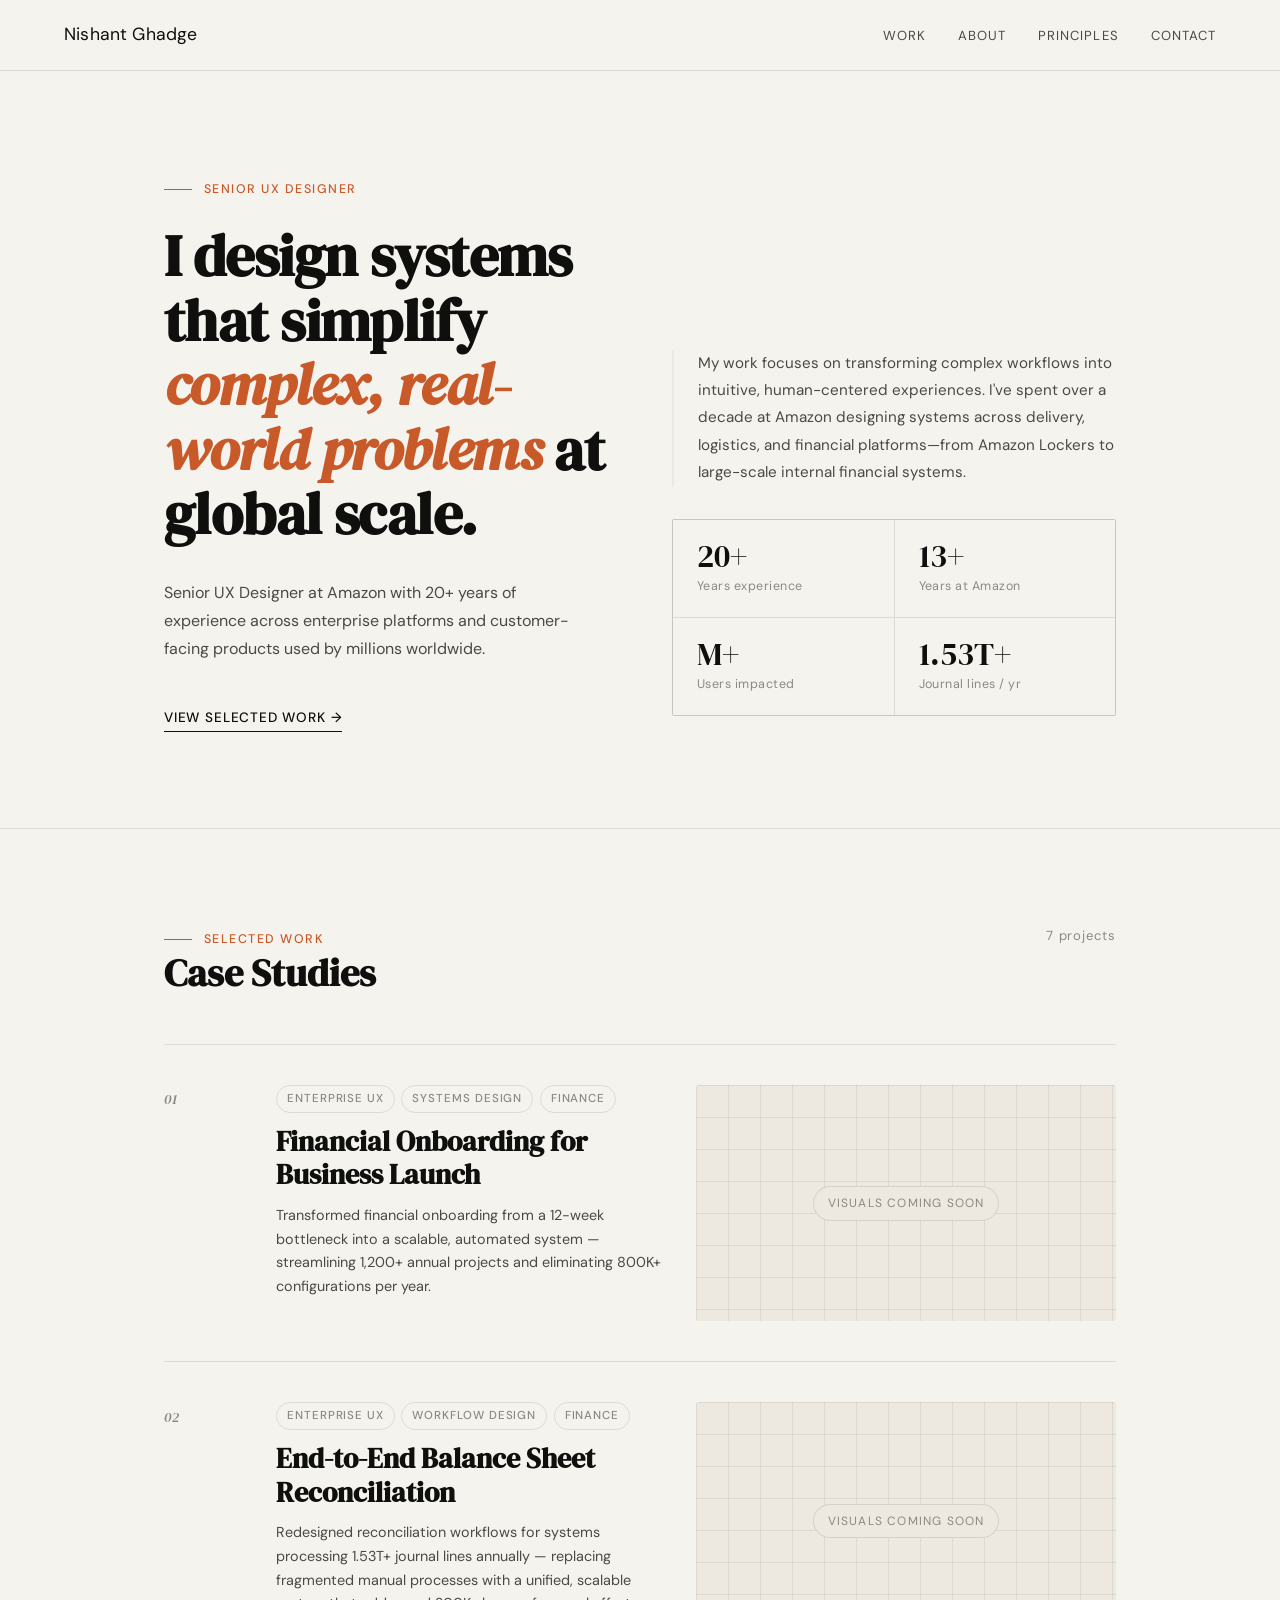
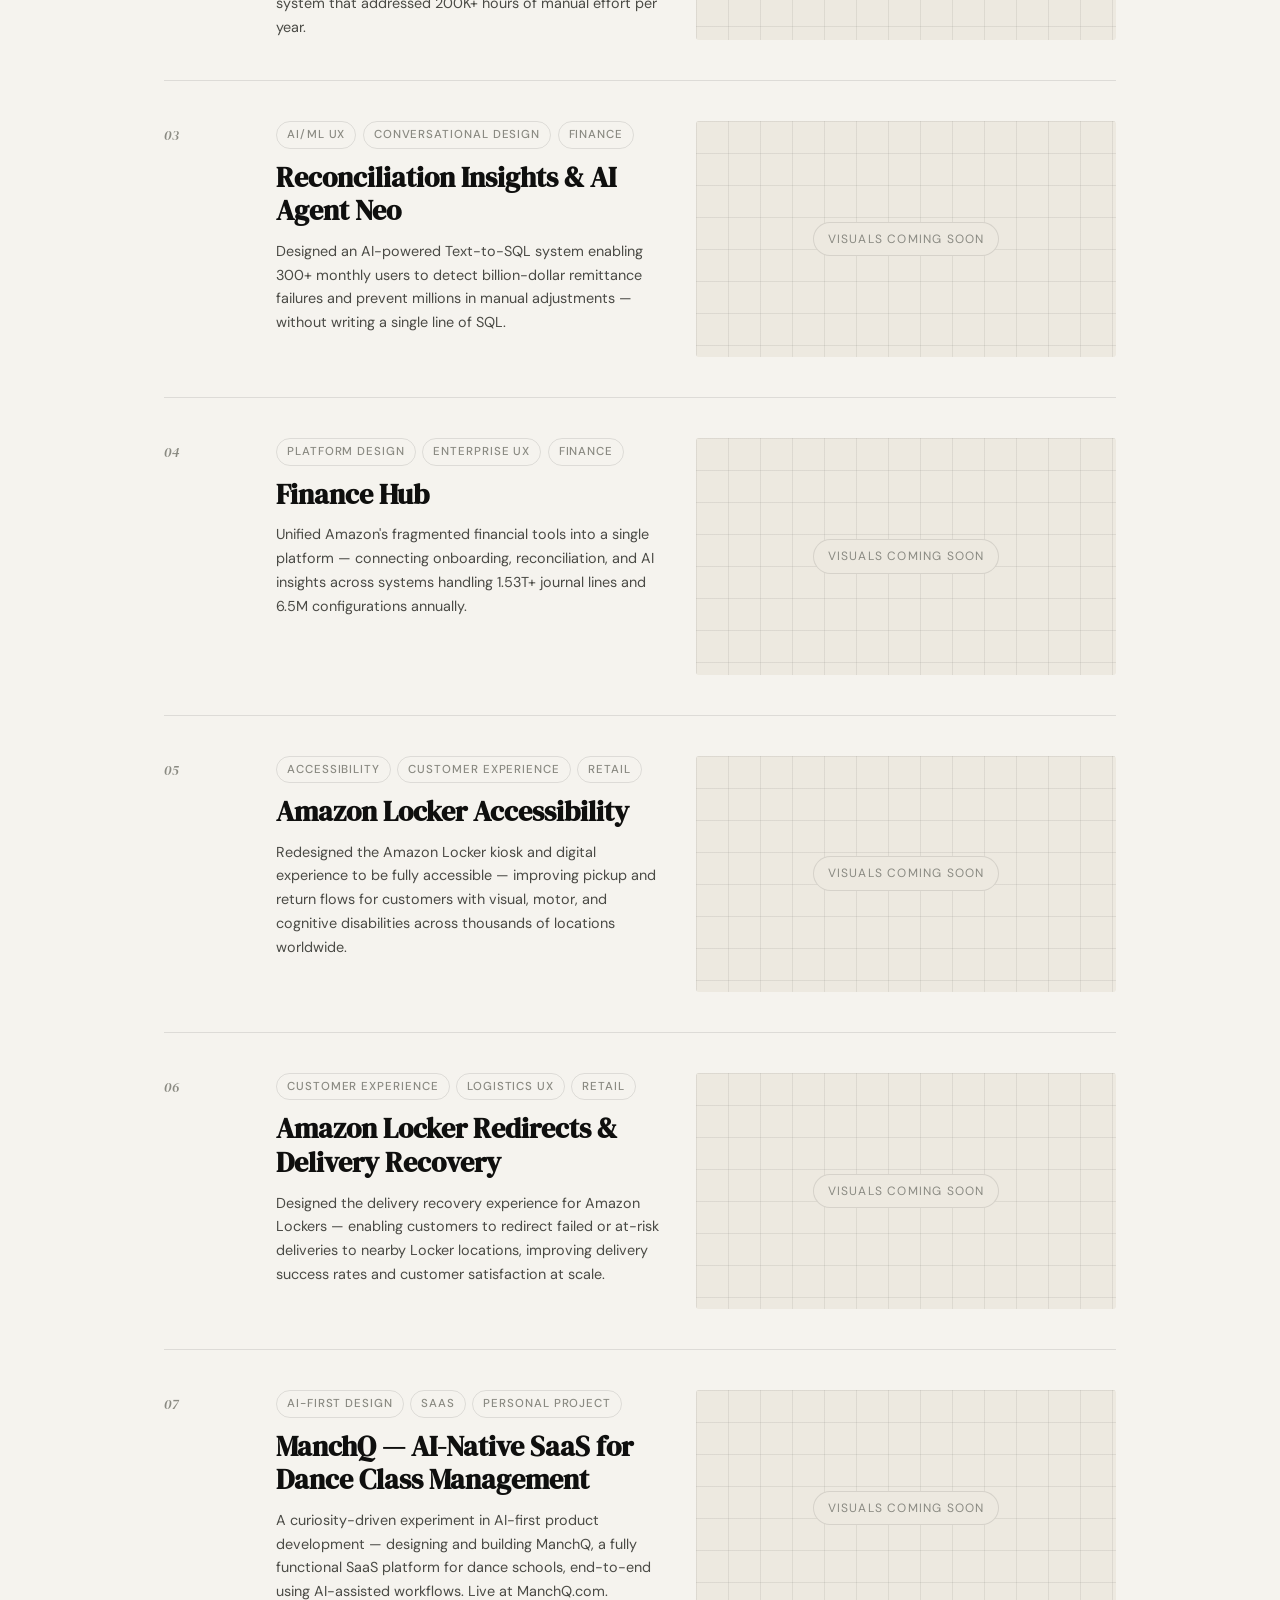
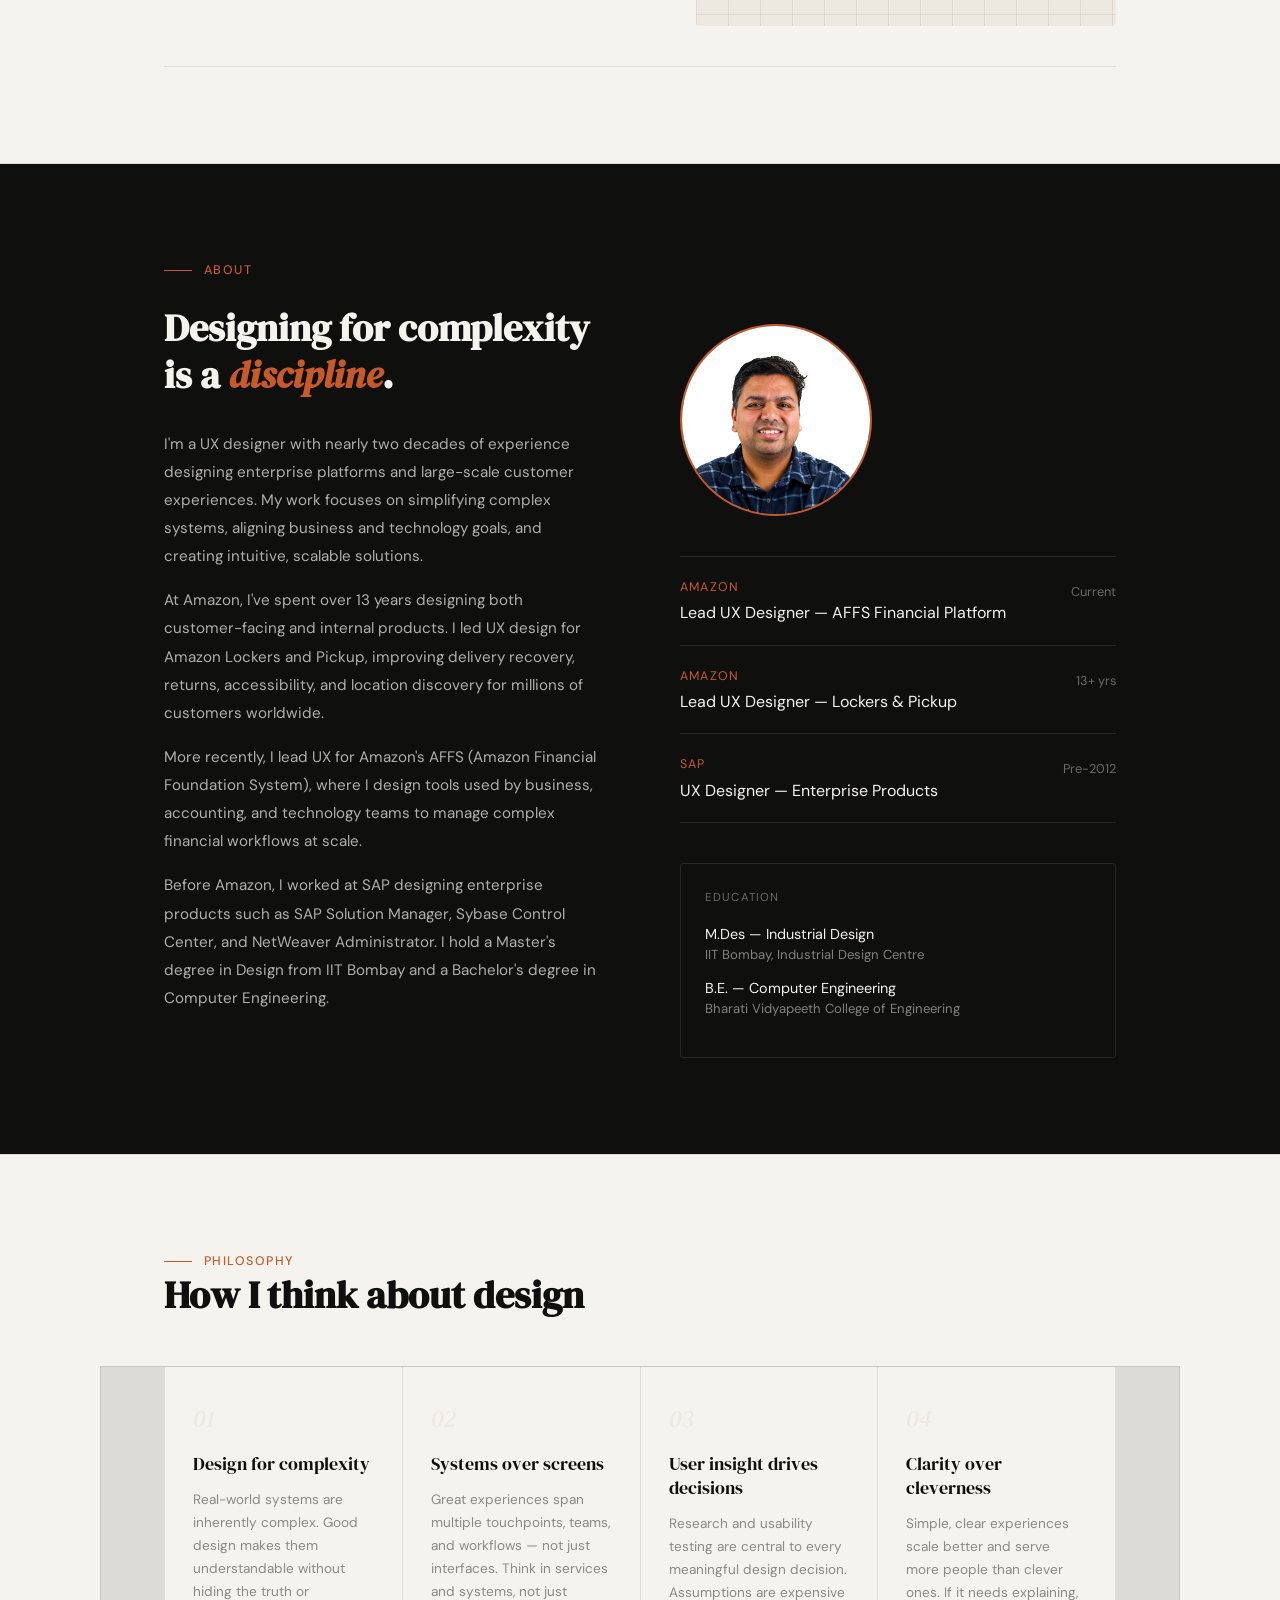
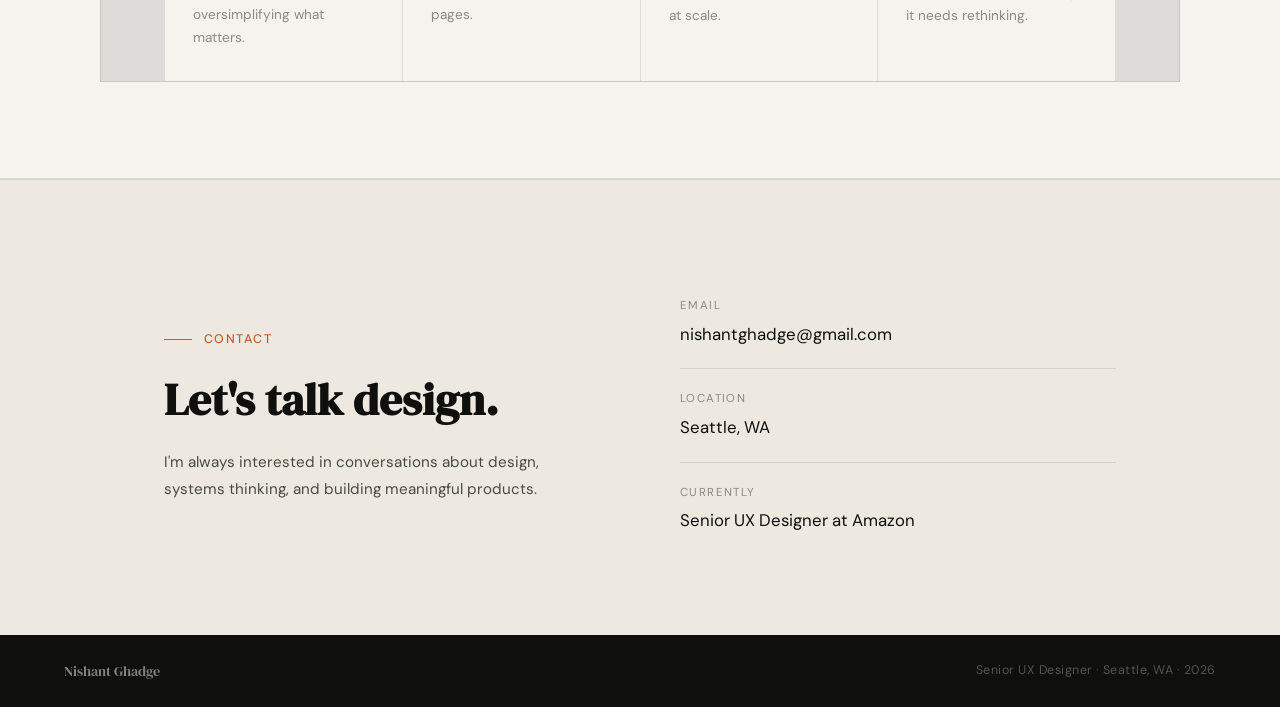
==== index.html @ 7aac4edf "Remove password gate from landing page, keep on case study pages only" ====
<!DOCTYPE html>
<html lang="en">
<head>
<meta charset="UTF-8" />
<meta name="viewport" content="width=device-width, initial-scale=1.0" />
<meta name="description" content="Nishant Ghadge — Senior UX Designer at Amazon with 20 years of experience designing enterprise platforms and customer-facing products used by millions worldwide." />
<meta name="author" content="Nishant Ghadge" />
<meta property="og:title" content="Nishant Ghadge — UX Designer" />
<meta property="og:description" content="Senior UX Designer at Amazon. Designing systems that simplify complex, real-world problems at global scale." />
<meta property="og:type" content="website" />
<meta property="og:url" content="https://nishantghadge.com" />
<meta name="twitter:card" content="summary_large_image" />
<title>Nishant Ghadge — UX Designer</title>
<link rel="preconnect" href="https://fonts.googleapis.com" />
<link rel="preconnect" href="https://fonts.gstatic.com" crossorigin />
<link href="https://fonts.googleapis.com/css2?family=DM+Serif+Display:ital@0;1&family=DM+Sans:ital,opsz,wght@0,9..40,300;0,9..40,400;0,9..40,500;1,9..40,300&display=swap" rel="stylesheet" />
<link rel="stylesheet" href="main.css" />
</head>
<body>

<!-- NAV -->
<nav id="nav">
  <a href="#hero" class="nav-logo">Nishant Ghadge</a>
  <ul class="nav-links">
    <li><a href="#work">Work</a></li>
    <li><a href="#about">About</a></li>
    <li><a href="#principles">Principles</a></li>
    <li><a href="#contact">Contact</a></li>
  </ul>
  <button class="nav-mobile-toggle" aria-label="Toggle menu" id="menuToggle">
    <span></span><span></span>
  </button>
</nav>

<!-- MOBILE MENU -->
<div class="mobile-menu" id="mobileMenu">
  <ul>
    <li><a href="#work" class="mobile-link">Work</a></li>
    <li><a href="#about" class="mobile-link">About</a></li>
    <li><a href="#principles" class="mobile-link">Principles</a></li>
    <li><a href="#contact" class="mobile-link">Contact</a></li>
  </ul>
</div>

<!-- HERO -->
<section id="hero">
  <div class="hero-left reveal">
    <div class="hero-label">Senior UX Designer</div>
    <h1 class="hero-headline">
      I design systems that simplify
      <em>complex, real-world problems</em>
      at global scale.
    </h1>
    <p class="hero-sub">
      Senior UX Designer at Amazon with 20+ years of experience across enterprise platforms and customer-facing products used by millions worldwide.
    </p>
    <a href="#work" class="hero-cta">View selected work →</a>
  </div>
  <div class="hero-right reveal" style="transition-delay:0.15s">
    <p class="hero-intro">
      My work focuses on transforming complex workflows into intuitive, human-centered experiences. I've spent over a decade at Amazon designing systems across delivery, logistics, and financial platforms—from Amazon Lockers to large-scale internal financial systems.
    </p>
    <div class="hero-stats">
      <div class="hero-stat"><div class="hero-stat-num">20+</div><div class="hero-stat-label">Years experience</div></div>
      <div class="hero-stat"><div class="hero-stat-num">13+</div><div class="hero-stat-label">Years at Amazon</div></div>
      <div class="hero-stat"><div class="hero-stat-num">M+</div><div class="hero-stat-label">Users impacted</div></div>
      <div class="hero-stat"><div class="hero-stat-num">1.53T+</div><div class="hero-stat-label">Journal lines / yr</div></div>
    </div>
  </div>
</section>

<div class="section-divider"></div>

<!-- WORK -->
<section id="work">
  <div class="section-header reveal">
    <div>
      <div class="section-label">Selected Work</div>
      <h2 class="section-title">Case Studies</h2>
    </div>
    <span class="section-count" id="cs-count">3 projects</span>
  </div>
  <div class="case-studies" id="case-studies-list">
    <!-- Injected by JS from content/case-studies -->
  </div>
</section>

<div class="section-divider"></div>

<!-- ABOUT -->
<section id="about">
  <div class="about-grid">
    <div class="about-left reveal">
      <div class="section-label about-label">About</div>
      <h2 class="about-headline">Designing for complexity<br>is a <em>discipline</em>.</h2>
      <div class="about-body" id="about-body">
        <!-- Injected by JS -->
      </div>
    </div>
    <div class="about-right reveal" style="transition-delay:0.15s">
      <div class="about-photo-wrap">
        <img src="Assets/Nishant Ghadge.jpg" alt="Nishant Ghadge" class="about-photo" />
      </div>
      <div class="about-roles" id="about-roles"><!-- Injected by JS --></div>
      <div class="about-edu" id="about-edu"><!-- Injected by JS --></div>
    </div>
  </div>
</section>

<div class="section-divider"></div>

<!-- PRINCIPLES -->
<section id="principles">
  <div class="container">
    <div class="section-header reveal" style="padding:0">
      <div>
        <div class="section-label">Philosophy</div>
        <h2 class="section-title">How I think about design</h2>
      </div>
    </div>
  </div>
  <div class="principles-grid" id="principles-grid"><!-- Injected by JS --></div>
</section>

<div class="section-divider"></div>

<!-- CONTACT -->
<section id="contact">
  <div class="contact-inner">
    <div class="reveal">
      <div class="section-label contact-label">Contact</div>
      <h2 class="contact-headline">Let's talk design.</h2>
      <p class="contact-sub">I'm always interested in conversations about design, systems thinking, and building meaningful products.</p>
    </div>
    <div class="contact-links reveal" style="transition-delay:0.12s" id="contact-links"><!-- Injected by JS --></div>
  </div>
</section>

<!-- FOOTER -->
<footer>
  <span class="footer-name">Nishant Ghadge</span>
  <span class="footer-note">Senior UX Designer · Seattle, WA · <span id="footer-year"></span></span>
</footer>

<script src="content.js"></script>
<script src="main.js"></script>
</body>
</html>
---- main.css ----
*, *::before, *::after { box-sizing: border-box; margin: 0; padding: 0; }

:root {
  --ink: #0f0f0e;
  --ink-mid: #4a4a45;
  --ink-soft: #8a8a82;
  --paper: #f5f3ee;
  --paper-warm: #ede9e0;
  --accent: #c85a2a;
  --border: rgba(15,15,14,0.1);
  --serif: 'DM Serif Display', Georgia, serif;
  --sans: 'DM Sans', system-ui, sans-serif;
  --max: 1080px;
  --pad: clamp(1.5rem, 5vw, 4rem);
}

html { scroll-behavior: smooth; }

body {
  font-family: var(--sans);
  background: var(--paper);
  color: var(--ink);
  font-size: 16px;
  line-height: 1.7;
  -webkit-font-smoothing: antialiased;
}

/* ── NAV ── */
#nav {
  position: fixed; top: 0; left: 0; right: 0; z-index: 100;
  display: flex; align-items: center; justify-content: space-between;
  padding: 1.25rem var(--pad);
  background: rgba(245,243,238,0.88);
  backdrop-filter: blur(12px);
  -webkit-backdrop-filter: blur(12px);
  border-bottom: 1px solid var(--border);
  transition: padding 0.3s;
}

#nav.scrolled { padding: 0.85rem var(--pad); }

.nav-logo {
  font-family: var(--sans); font-size: 1.1rem;
  color: var(--ink); text-decoration: none; letter-spacing: 0.01em;
}

.nav-links { display: flex; gap: 2rem; list-style: none; }

.nav-links a {
  font-size: 0.82rem; font-weight: 400;
  letter-spacing: 0.08em; text-transform: uppercase;
  color: var(--ink-mid); text-decoration: none;
  transition: color 0.2s;
}

.nav-links a:hover,
.nav-links a.active { color: var(--accent); }

.nav-mobile-toggle {
  display: none; flex-direction: column; gap: 5px;
  background: none; border: none; cursor: pointer; padding: 4px;
}

.nav-mobile-toggle span {
  display: block; width: 22px; height: 1.5px;
  background: var(--ink); transition: all 0.3s;
}

/* MOBILE MENU */
.mobile-menu {
  display: none; position: fixed; inset: 0; z-index: 90;
  background: var(--paper); padding: 6rem var(--pad) 2rem;
  flex-direction: column;
}

.mobile-menu.open { display: flex; }

.mobile-menu ul { list-style: none; display: flex; flex-direction: column; gap: 0; }

.mobile-link {
  display: block; padding: 1.25rem 0;
  font-family: var(--serif); font-size: 2rem;
  color: var(--ink); text-decoration: none;
  border-bottom: 1px solid var(--border);
  transition: color 0.2s;
}

.mobile-link:hover { color: var(--accent); }

/* ── HERO ── */
#hero {
  padding: 9rem var(--pad) 6rem;
  max-width: var(--max); margin: 0 auto;
  display: grid; grid-template-columns: 1fr 1fr;
  gap: 4rem; align-items: end; min-height: 92vh;
}

.hero-label {
  font-size: 0.78rem; font-weight: 500;
  letter-spacing: 0.12em; text-transform: uppercase;
  color: var(--accent); margin-bottom: 1.5rem;
  display: flex; align-items: center; gap: 0.75rem;
}

.hero-label::before {
  content: ''; display: block; width: 28px; height: 1px; background: var(--accent);
}

.hero-headline {
  font-family: var(--serif);
  font-size: clamp(2.4rem, 4.5vw, 4rem);
  line-height: 1.12; letter-spacing: -0.01em;
  color: var(--ink); margin-bottom: 2rem;
}

.hero-headline em { font-style: italic; color: var(--accent); }

.hero-sub {
  font-size: 1rem; color: var(--ink-mid);
  line-height: 1.75; max-width: 38ch; margin-bottom: 2.5rem;
}

.hero-cta {
  display: inline-flex; align-items: center; gap: 0.75rem;
  font-size: 0.85rem; font-weight: 500;
  letter-spacing: 0.06em; text-transform: uppercase;
  color: var(--ink); text-decoration: none;
  border-bottom: 1.5px solid var(--ink); padding-bottom: 2px;
  transition: color 0.2s, border-color 0.2s;
}

.hero-cta:hover { color: var(--accent); border-color: var(--accent); }

.hero-right { display: flex; flex-direction: column; gap: 1rem; padding-bottom: 1rem; }

.hero-intro {
  font-size: 0.95rem; color: var(--ink-mid); line-height: 1.8;
  border-left: 2px solid var(--paper-warm); padding-left: 1.5rem; margin-bottom: 1rem;
}

.hero-stats {
  display: grid; grid-template-columns: 1fr 1fr; gap: 1px;
  background: var(--border); border: 1px solid var(--border); border-radius: 2px;
}

.hero-stat { background: var(--paper); padding: 1.25rem 1.5rem; }

.hero-stat-num {
  font-family: var(--serif); font-size: 2rem;
  line-height: 1; color: var(--ink); margin-bottom: 0.25rem;
}

.hero-stat-label { font-size: 0.78rem; color: var(--ink-soft); letter-spacing: 0.04em; }

/* ── DIVIDER ── */
.section-divider { width: 100%; height: 1px; background: var(--border); }

/* ── SHARED ── */
.container { max-width: var(--max); margin: 0 auto; padding: 0 var(--pad); }

.section-header {
  display: flex; align-items: baseline;
  justify-content: space-between; margin-bottom: 3rem;
  padding: 0 var(--pad); max-width: var(--max);
  margin-left: auto; margin-right: auto;
}

.section-label {
  font-size: 0.78rem; font-weight: 500;
  letter-spacing: 0.12em; text-transform: uppercase;
  color: var(--accent); display: flex; align-items: center; gap: 0.75rem;
}

.section-label::before {
  content: ''; display: block; width: 28px; height: 1px; background: var(--accent);
}

.section-title {
  font-family: var(--serif);
  font-size: clamp(1.8rem, 3vw, 2.6rem);
  line-height: 1.2; color: var(--ink);
}

.section-count { font-size: 0.82rem; color: var(--ink-soft); letter-spacing: 0.06em; }

/* ── WORK ── */
#work { padding: 6rem 0; }

.case-studies {
  max-width: var(--max); margin: 0 auto; padding: 0 var(--pad);
  display: flex; flex-direction: column;
}

.case-study-row {
  display: grid; grid-template-columns: 80px 1fr 420px;
  gap: 2rem; align-items: stretch;
  padding: 2.5rem 0; border-top: 1px solid var(--border);
  cursor: pointer; transition: background 0.2s;
  text-decoration: none; color: inherit;
}

.case-study-row:last-child { border-bottom: 1px solid var(--border); }

.cs-num {
  font-family: var(--serif); font-size: 0.85rem;
  font-style: italic; color: var(--ink-soft); padding-top: 0.2rem;
}

.cs-body { display: flex; flex-direction: column; gap: 0.75rem; }

.cs-tags { display: flex; flex-wrap: wrap; gap: 0.4rem; }

.cs-tag {
  font-size: 0.72rem; font-weight: 500;
  letter-spacing: 0.08em; text-transform: uppercase;
  color: var(--ink-soft); border: 1px solid var(--border);
  padding: 3px 10px; border-radius: 20px;
}

.cs-title {
  font-family: var(--serif);
  font-size: clamp(1.3rem, 2.2vw, 1.75rem);
  line-height: 1.2; color: var(--ink); transition: color 0.2s;
}

.case-study-row:hover .cs-title { color: var(--accent); }

.cs-desc {
  font-size: 0.9rem; color: var(--ink-mid);
  line-height: 1.65; max-width: 44ch;
}

.cs-arrow {
  font-size: 1.25rem; color: var(--ink-soft);
  transition: transform 0.25s, color 0.2s;
}

.case-study-row:hover .cs-arrow { transform: translate(4px,-4px); color: var(--accent); }

.cs-image {
  width: 100%; aspect-ratio: 16/9;
  border-radius: 3px; overflow: hidden;
}

.cs-placeholder {
  width: 100%; height: 100%; min-height: 180px;
  background: var(--paper-warm);
  display: flex; align-items: center; justify-content: center;
  position: relative; overflow: hidden;
}

.cs-placeholder::before {
  content: ''; position: absolute; inset: 0;
  background-image:
    linear-gradient(var(--border) 1px, transparent 1px),
    linear-gradient(90deg, var(--border) 1px, transparent 1px);
  background-size: 32px 32px; opacity: 0.7;
}

.cs-placeholder img {
  width: 100%; height: 100%; object-fit: cover;
  position: absolute; inset: 0;
}

.cs-placeholder-label {
  font-size: 0.75rem; letter-spacing: 0.1em; text-transform: uppercase;
  color: var(--ink-soft); position: relative; z-index: 1;
  background: var(--paper-warm); padding: 6px 14px;
  border: 1px solid var(--border); border-radius: 20px;
}

/* ── ABOUT ── */
#about { padding: 6rem 0; background: var(--ink); color: var(--paper); }

.about-label::before { background: var(--accent); }

.about-grid {
  max-width: var(--max); margin: 0 auto; padding: 0 var(--pad);
  display: grid; grid-template-columns: 1fr 1fr; gap: 5rem; align-items: start;
}

.about-left .section-label { color: var(--accent); margin-bottom: 1.5rem; }
.about-left .section-label::before { background: var(--accent); }

.about-headline {
  font-family: var(--serif);
  font-size: clamp(1.8rem, 3vw, 2.8rem);
  line-height: 1.2; color: var(--paper); margin-bottom: 2rem;
}

.about-headline em { font-style: italic; color: var(--accent); }

.about-body {
  font-size: 0.95rem; color: rgba(245,243,238,0.7);
  line-height: 1.85; display: flex; flex-direction: column; gap: 1rem;
}

.about-right { padding-top: 4rem; }

.about-photo-wrap {
  margin-bottom: 2.5rem;
  width: 192px;
  height: 192px;
  border-radius: 50%;
  overflow: hidden;
  border: 2px solid var(--accent);
  background: #2a2826;
  flex-shrink: 0;
}

.about-photo {
  width: 100%;
  height: 100%;
  object-fit: cover;
  object-position: 50% 12%;
  display: block;
  scale: 1.55;
  transform-origin: 50% 12%;
}

.role-item {
  display: grid; grid-template-columns: 1fr auto;
  gap: 1rem; padding: 1.25rem 0;
  border-bottom: 1px solid rgba(245,243,238,0.1);
}

.role-item:first-child { border-top: 1px solid rgba(245,243,238,0.1); }

.role-company {
  font-size: 0.78rem; letter-spacing: 0.1em;
  text-transform: uppercase; color: var(--accent); margin-bottom: 0.25rem;
}

.role-title { font-size: 1rem; font-weight: 400; color: var(--paper); line-height: 1.4; }

.role-duration {
  font-size: 0.8rem; color: rgba(245,243,238,0.4);
  white-space: nowrap; padding-top: 0.25rem;
}

.about-edu {
  margin-top: 2.5rem; padding: 1.5rem;
  border: 1px solid rgba(245,243,238,0.1); border-radius: 3px;
}

.edu-label {
  font-size: 0.72rem; letter-spacing: 0.1em;
  text-transform: uppercase; color: rgba(245,243,238,0.4); margin-bottom: 1rem;
}

.edu-item { margin-bottom: 0.75rem; }
.edu-degree { font-size: 0.9rem; color: var(--paper); line-height: 1.4; }
.edu-school { font-size: 0.82rem; color: rgba(245,243,238,0.5); }

/* ── PRINCIPLES ── */
#principles { padding: 6rem 0; }

.principles-grid {
  max-width: var(--max); margin: 2.5rem auto 0; padding: 0 var(--pad);
  display: grid; grid-template-columns: repeat(4,1fr);
  gap: 1px; background: var(--border);
  border: 1px solid var(--border);
}

.principle-card {
  background: var(--paper); padding: 2rem 1.75rem;
  display: flex; flex-direction: column; gap: 0.75rem;
}

.principle-num {
  font-family: var(--serif); font-size: 1.5rem;
  font-style: italic; color: var(--paper-warm);
}

.principle-title { font-family: var(--serif); font-size: 1.15rem; line-height: 1.3; }
.principle-desc { font-size: 0.85rem; color: var(--ink-soft); line-height: 1.7; }

/* ── CONTACT ── */
#contact { padding: 6rem 0 5rem; background: var(--paper-warm); border-top: 1px solid var(--border); }

.contact-inner {
  max-width: var(--max); margin: 0 auto; padding: 0 var(--pad);
  display: grid; grid-template-columns: 1fr 1fr; gap: 5rem; align-items: center;
}

.contact-label { color: var(--accent); margin-bottom: 1.5rem; }
.contact-label::before { background: var(--accent); }

.contact-headline {
  font-family: var(--serif);
  font-size: clamp(2rem, 3.5vw, 3.2rem);
  line-height: 1.15; color: var(--ink); margin: 1.5rem 0;
}

.contact-sub { font-size: 0.95rem; color: var(--ink-mid); line-height: 1.75; }

.contact-links { display: flex; flex-direction: column; gap: 0; }

.contact-link-item {
  display: flex; flex-direction: column; gap: 0.25rem;
  padding: 1.25rem 0; border-bottom: 1px solid var(--border);
}

.contact-link-item:last-child { border-bottom: none; }

.contact-link-label {
  font-size: 0.72rem; letter-spacing: 0.12em;
  text-transform: uppercase; color: var(--ink-soft);
}

.contact-link-val {
  font-size: 1.05rem; color: var(--ink);
  text-decoration: none; transition: color 0.2s;
}

.contact-link-val:hover { color: var(--accent); }

/* ── FOOTER ── */
footer {
  background: var(--ink); padding: 1.5rem var(--pad);
  display: flex; align-items: center; justify-content: space-between;
}

.footer-name { font-family: var(--serif); font-size: 0.9rem; color: rgba(245,243,238,0.5); }
.footer-note { font-size: 0.78rem; color: rgba(245,243,238,0.3); letter-spacing: 0.04em; }

/* ── ANIMATIONS ── */
.reveal { opacity: 0; transform: translateY(24px); transition: opacity 0.7s ease, transform 0.7s ease; }
.reveal.visible { opacity: 1; transform: none; }

/* ── RESPONSIVE ── */
@media (max-width: 860px) {
  #hero { grid-template-columns: 1fr; gap: 3rem; min-height: auto; padding: 7rem var(--pad) 4rem; }
  .case-study-row { grid-template-columns: 48px 1fr; gap: 1.25rem; }
  .cs-image { display: none; }
  .about-grid, .contact-inner { grid-template-columns: 1fr; gap: 3rem; }
  .principles-grid { grid-template-columns: 1fr 1fr; }
  .about-right { padding-top: 0; }
}

@media (max-width: 640px) {
  .nav-links { display: none; }
  .nav-mobile-toggle { display: flex; }
  .principles-grid { grid-template-columns: 1fr; }
  .hero-stats { grid-template-columns: 1fr 1fr; }
}
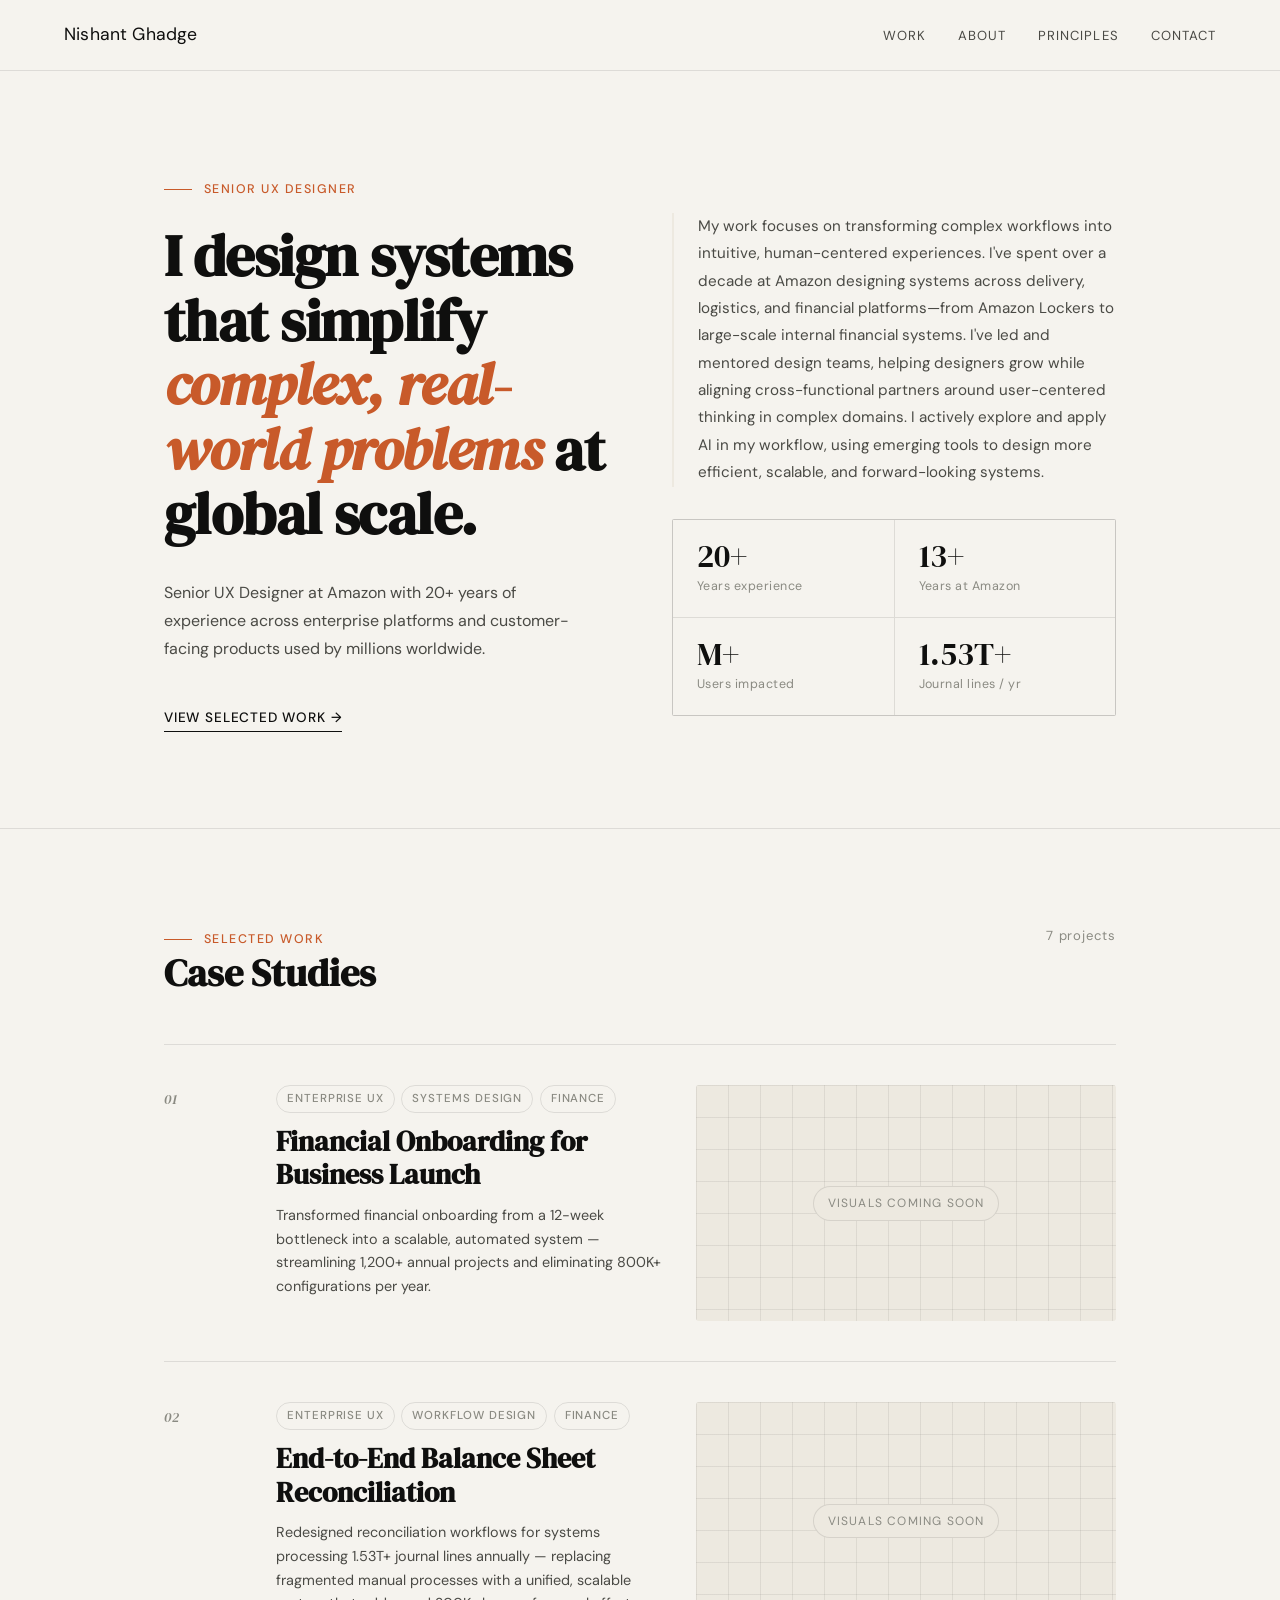
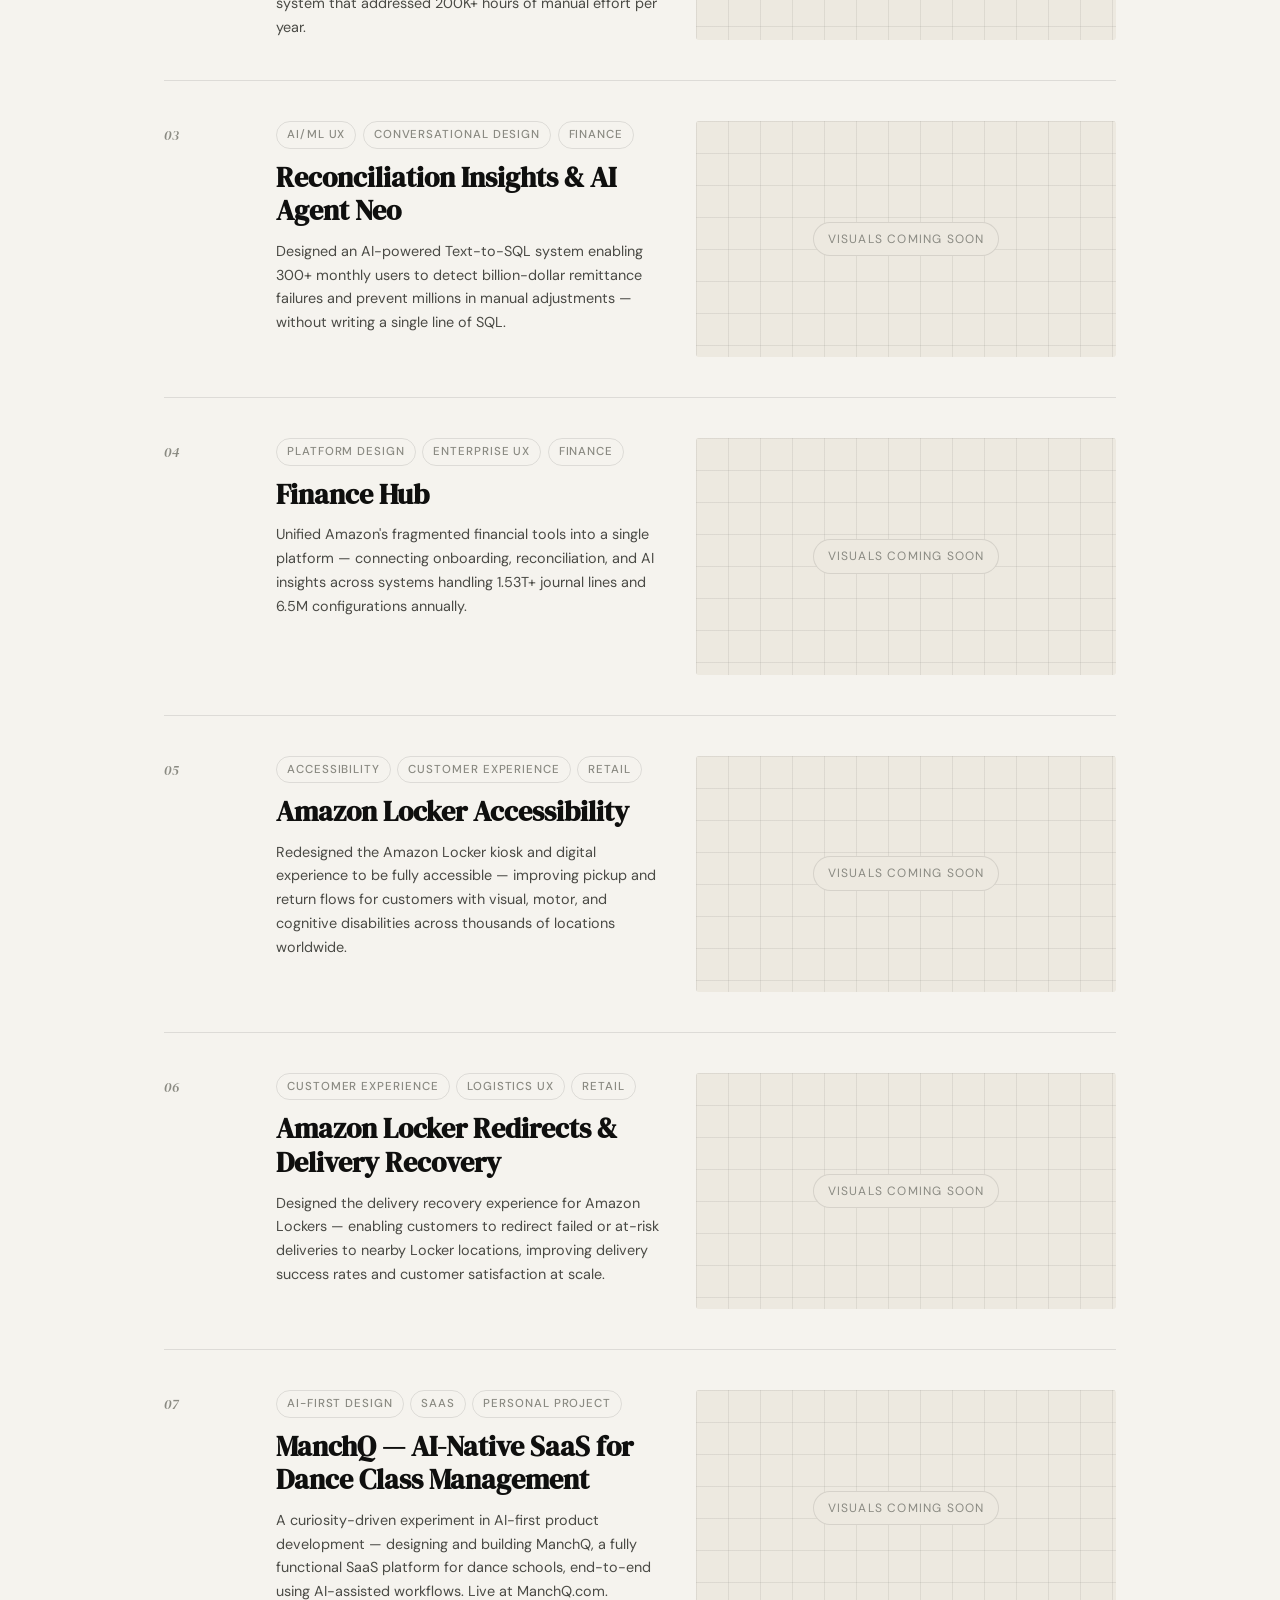
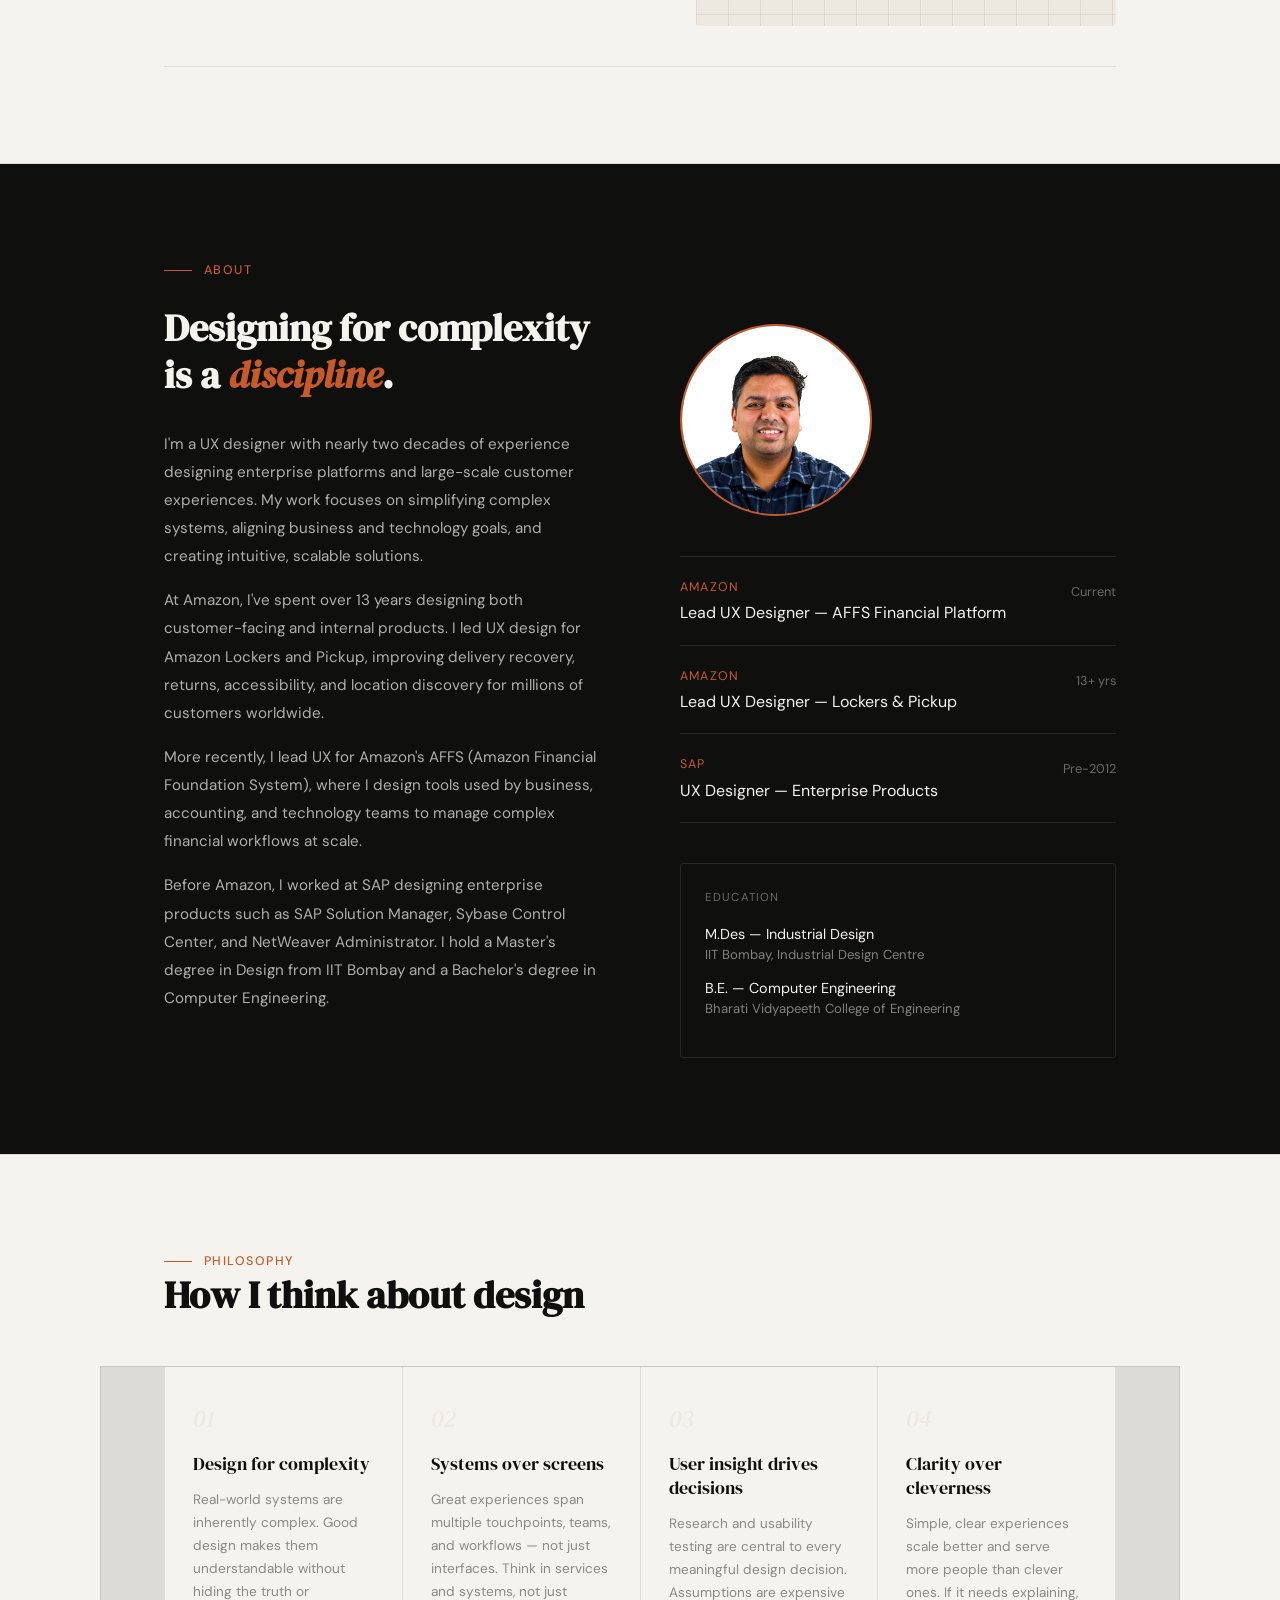
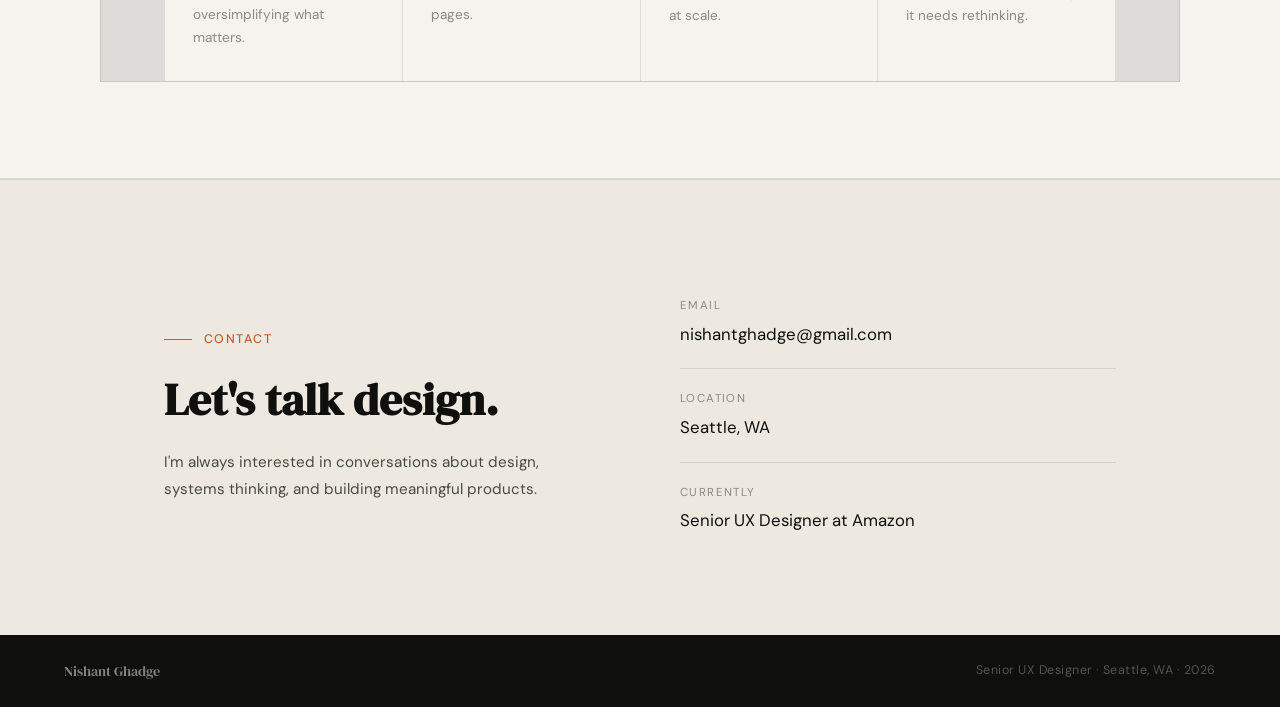
==== commit 30b24815: "Add team leadership and AI workflow lines to hero intro" ====
--- a/index.html
+++ b/index.html
@@ -58,7 +58,7 @@
   </div>
   <div class="hero-right reveal" style="transition-delay:0.15s">
     <p class="hero-intro">
-      My work focuses on transforming complex workflows into intuitive, human-centered experiences. I've spent over a decade at Amazon designing systems across delivery, logistics, and financial platforms—from Amazon Lockers to large-scale internal financial systems.
+      My work focuses on transforming complex workflows into intuitive, human-centered experiences. I've spent over a decade at Amazon designing systems across delivery, logistics, and financial platforms—from Amazon Lockers to large-scale internal financial systems. I've led and mentored design teams, helping designers grow while aligning cross-functional partners around user-centered thinking in complex domains. I actively explore and apply AI in my workflow, using emerging tools to design more efficient, scalable, and forward-looking systems.
     </p>
     <div class="hero-stats">
       <div class="hero-stat"><div class="hero-stat-num">20+</div><div class="hero-stat-label">Years experience</div></div>
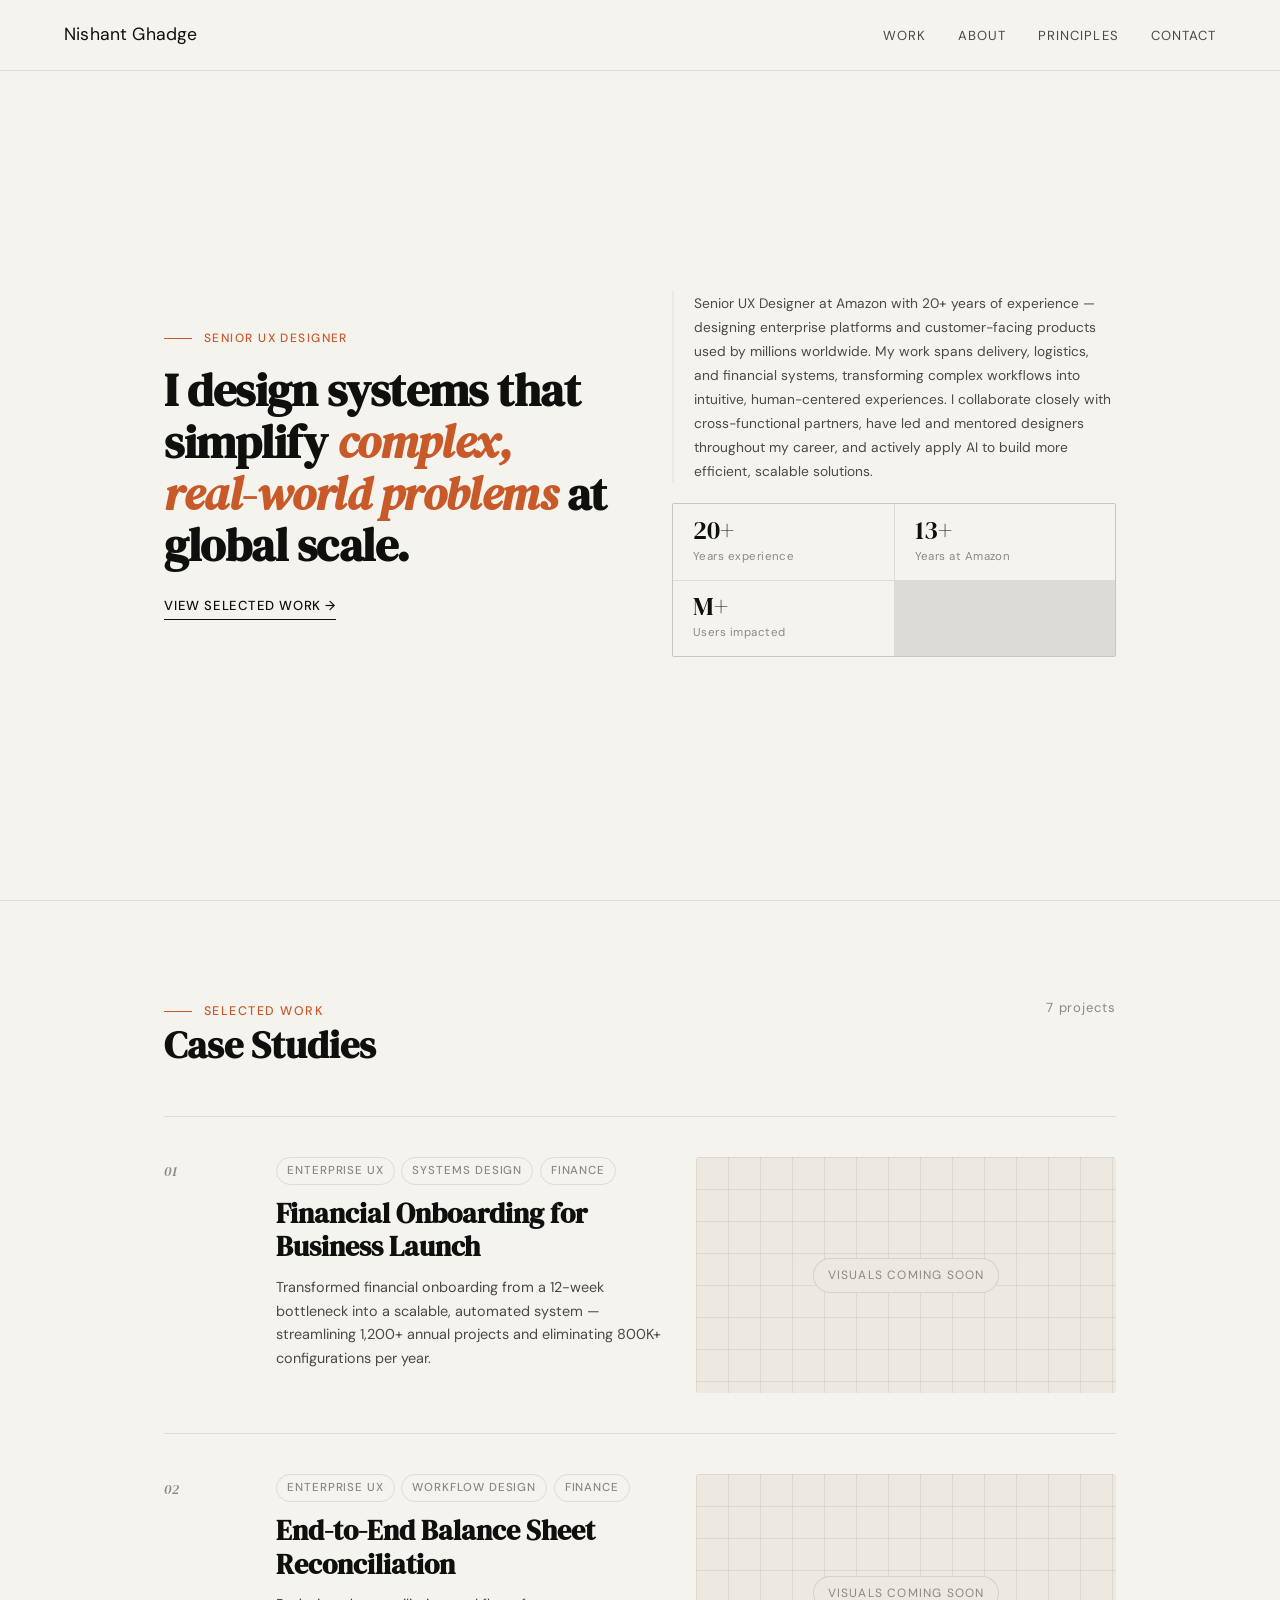
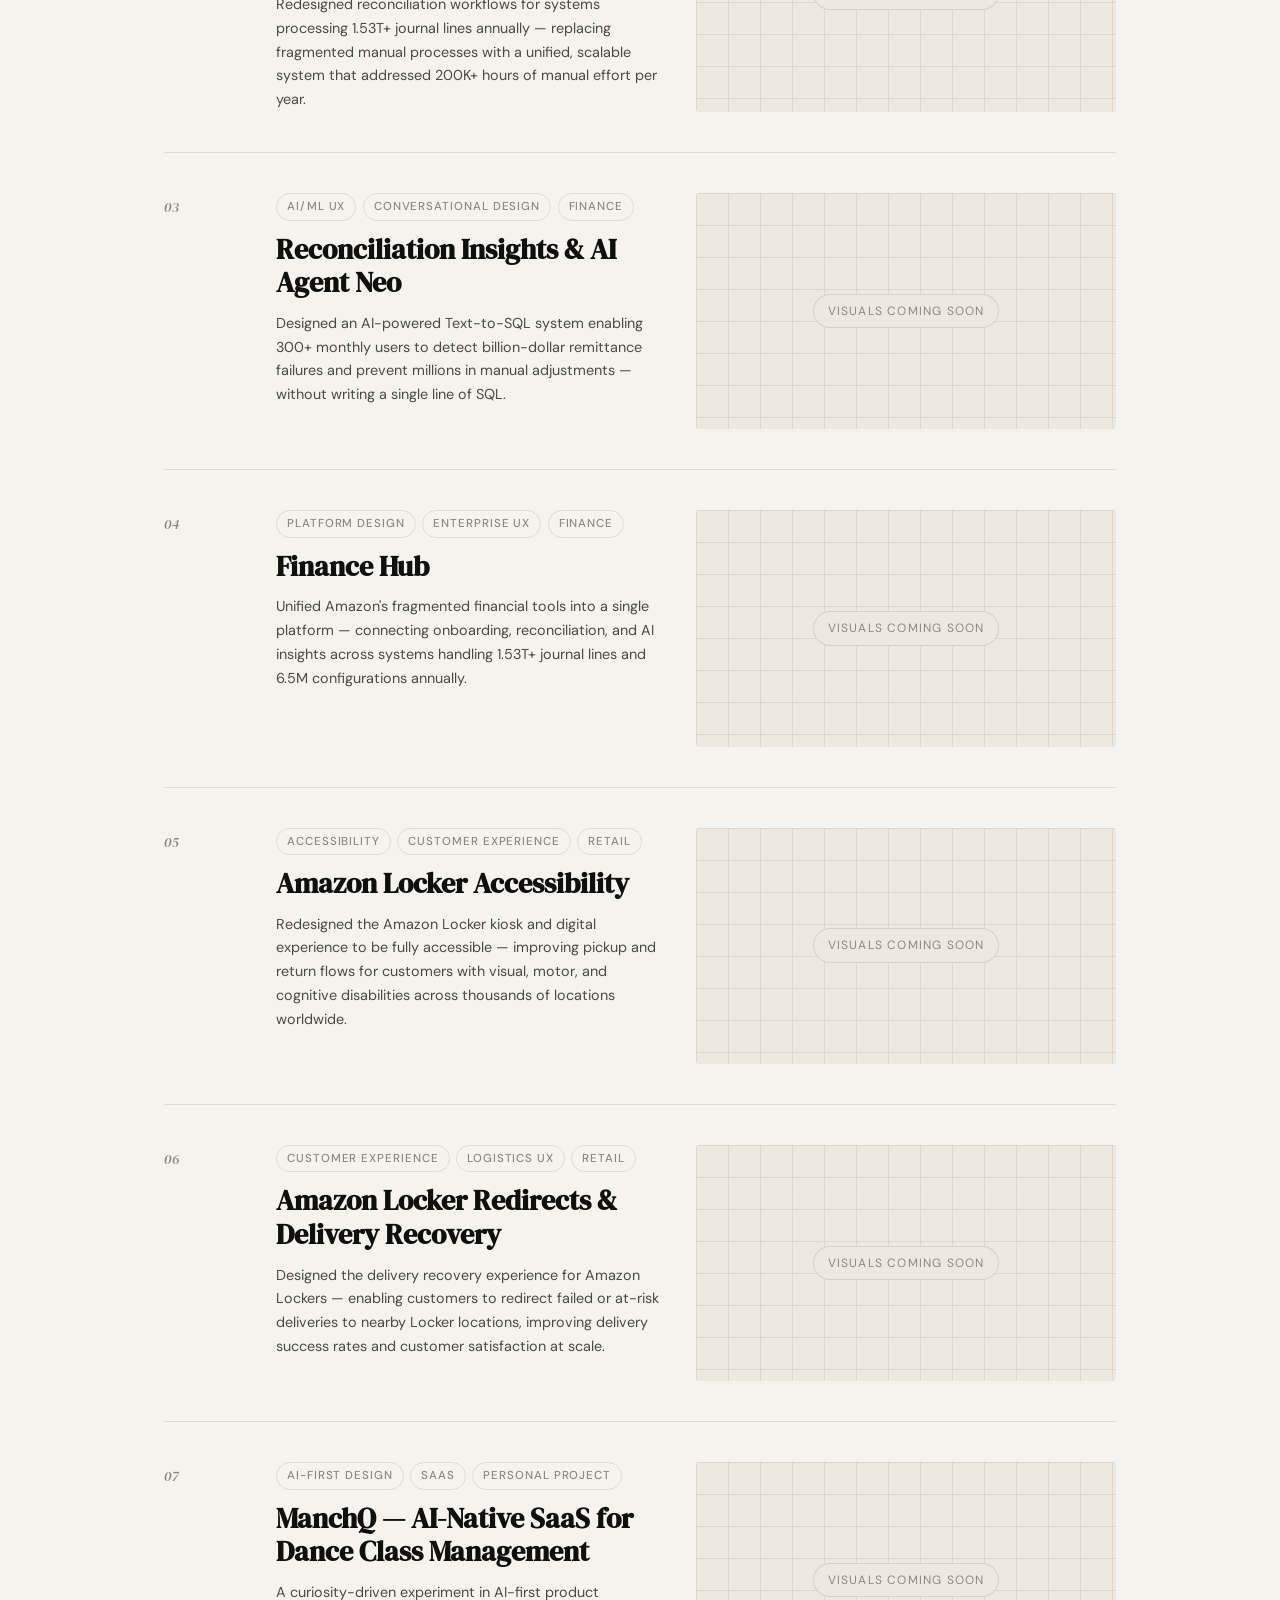
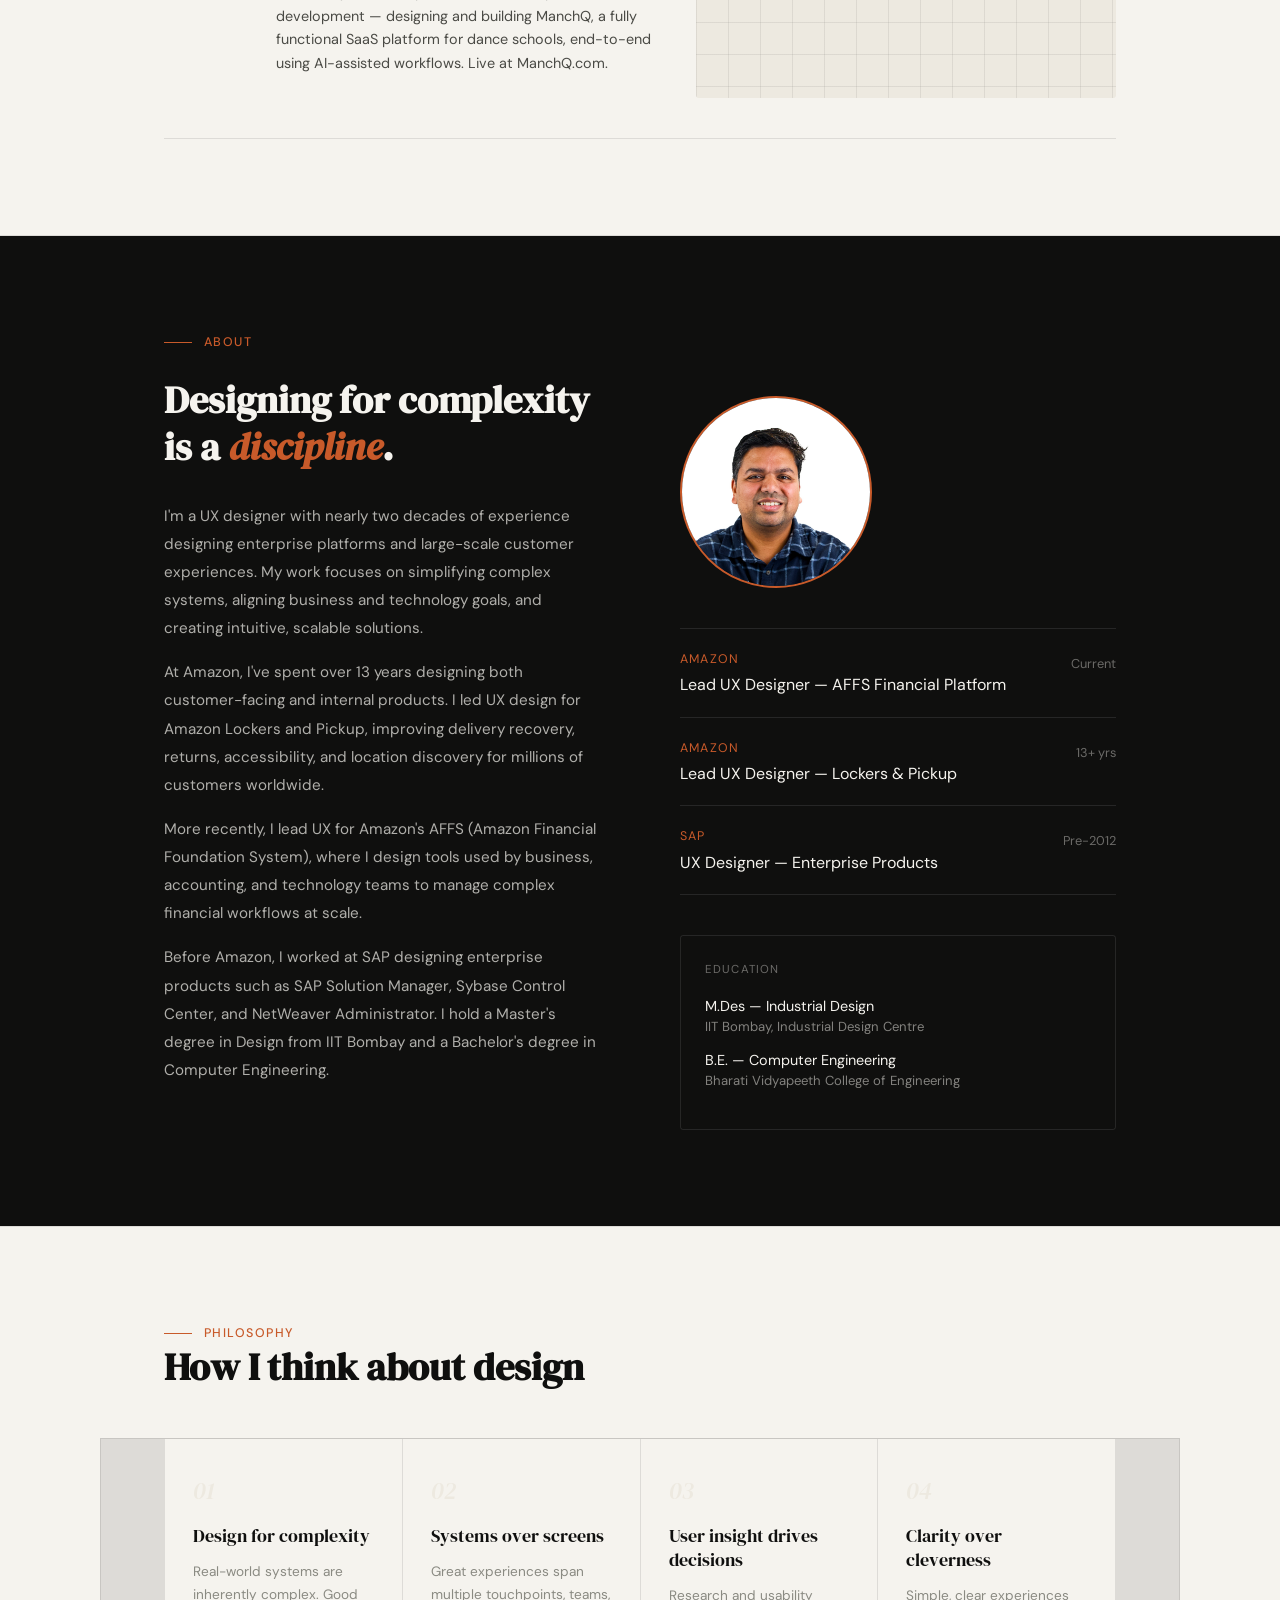
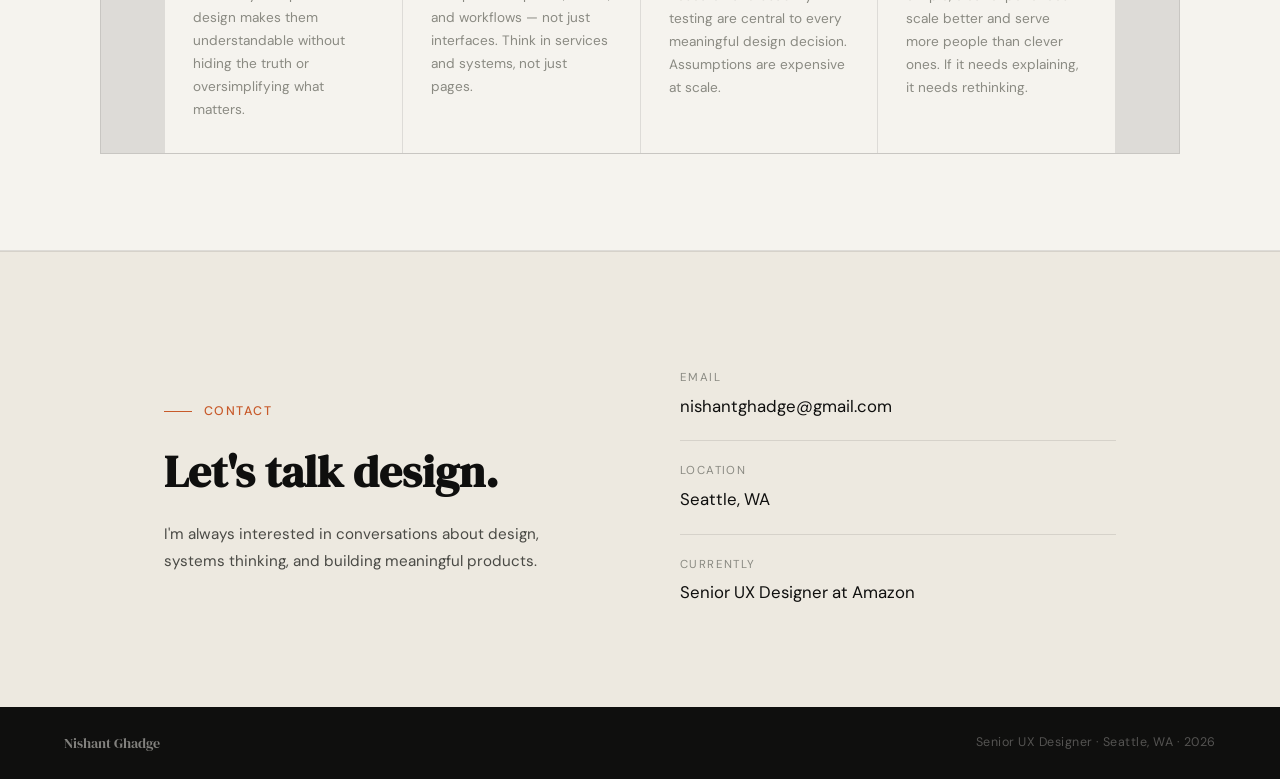
==== commit e971f6d3: "Rewrite hero copy, remove journal stat, full mobile responsiveness" ====
--- a/index.html
+++ b/index.html
@@ -51,20 +51,16 @@
       <em>complex, real-world problems</em>
       at global scale.
     </h1>
-    <p class="hero-sub">
-      Senior UX Designer at Amazon with 20+ years of experience across enterprise platforms and customer-facing products used by millions worldwide.
-    </p>
     <a href="#work" class="hero-cta">View selected work →</a>
   </div>
   <div class="hero-right reveal" style="transition-delay:0.15s">
     <p class="hero-intro">
-      My work focuses on transforming complex workflows into intuitive, human-centered experiences. I've spent over a decade at Amazon designing systems across delivery, logistics, and financial platforms—from Amazon Lockers to large-scale internal financial systems. I've led and mentored design teams, helping designers grow while aligning cross-functional partners around user-centered thinking in complex domains. I actively explore and apply AI in my workflow, using emerging tools to design more efficient, scalable, and forward-looking systems.
+      Senior UX Designer at Amazon with 20+ years of experience — designing enterprise platforms and customer-facing products used by millions worldwide. My work spans delivery, logistics, and financial systems, transforming complex workflows into intuitive, human-centered experiences. I collaborate closely with cross-functional partners, have led and mentored designers throughout my career, and actively apply AI to build more efficient, scalable solutions.
     </p>
     <div class="hero-stats">
       <div class="hero-stat"><div class="hero-stat-num">20+</div><div class="hero-stat-label">Years experience</div></div>
       <div class="hero-stat"><div class="hero-stat-num">13+</div><div class="hero-stat-label">Years at Amazon</div></div>
       <div class="hero-stat"><div class="hero-stat-num">M+</div><div class="hero-stat-label">Users impacted</div></div>
-      <div class="hero-stat"><div class="hero-stat-num">1.53T+</div><div class="hero-stat-label">Journal lines / yr</div></div>
     </div>
   </div>
 </section>
--- a/main.css
+++ b/main.css
@@ -89,16 +89,17 @@
 
 /* ── HERO ── */
 #hero {
-  padding: 9rem var(--pad) 6rem;
+  padding: 5.5rem var(--pad) 2.5rem;
   max-width: var(--max); margin: 0 auto;
   display: grid; grid-template-columns: 1fr 1fr;
-  gap: 4rem; align-items: end; min-height: 92vh;
+  gap: 4rem; align-items: center; min-height: 100vh;
+  box-sizing: border-box;
 }
 
 .hero-label {
-  font-size: 0.78rem; font-weight: 500;
+  font-size: 0.75rem; font-weight: 500;
   letter-spacing: 0.12em; text-transform: uppercase;
-  color: var(--accent); margin-bottom: 1.5rem;
+  color: var(--accent); margin-bottom: 1rem;
   display: flex; align-items: center; gap: 0.75rem;
 }
 
@@ -108,21 +109,21 @@
 
 .hero-headline {
   font-family: var(--serif);
-  font-size: clamp(2.4rem, 4.5vw, 4rem);
+  font-size: clamp(2rem, 3.6vw, 3.2rem);
   line-height: 1.12; letter-spacing: -0.01em;
-  color: var(--ink); margin-bottom: 2rem;
+  color: var(--ink); margin-bottom: 1.25rem;
 }
 
 .hero-headline em { font-style: italic; color: var(--accent); }
 
 .hero-sub {
-  font-size: 1rem; color: var(--ink-mid);
-  line-height: 1.75; max-width: 38ch; margin-bottom: 2.5rem;
+  font-size: 0.92rem; color: var(--ink-mid);
+  line-height: 1.7; max-width: 38ch; margin-bottom: 1.5rem;
 }
 
 .hero-cta {
   display: inline-flex; align-items: center; gap: 0.75rem;
-  font-size: 0.85rem; font-weight: 500;
+  font-size: 0.82rem; font-weight: 500;
   letter-spacing: 0.06em; text-transform: uppercase;
   color: var(--ink); text-decoration: none;
   border-bottom: 1.5px solid var(--ink); padding-bottom: 2px;
@@ -131,11 +132,11 @@
 
 .hero-cta:hover { color: var(--accent); border-color: var(--accent); }
 
-.hero-right { display: flex; flex-direction: column; gap: 1rem; padding-bottom: 1rem; }
+.hero-right { display: flex; flex-direction: column; gap: 0.75rem; padding-bottom: 0; }
 
 .hero-intro {
-  font-size: 0.95rem; color: var(--ink-mid); line-height: 1.8;
-  border-left: 2px solid var(--paper-warm); padding-left: 1.5rem; margin-bottom: 1rem;
+  font-size: 0.86rem; color: var(--ink-mid); line-height: 1.75;
+  border-left: 2px solid var(--paper-warm); padding-left: 1.25rem; margin-bottom: 0.5rem;
 }
 
 .hero-stats {
@@ -143,14 +144,14 @@
   background: var(--border); border: 1px solid var(--border); border-radius: 2px;
 }
 
-.hero-stat { background: var(--paper); padding: 1.25rem 1.5rem; }
+.hero-stat { background: var(--paper); padding: 0.85rem 1.25rem; }
 
 .hero-stat-num {
-  font-family: var(--serif); font-size: 2rem;
-  line-height: 1; color: var(--ink); margin-bottom: 0.25rem;
-}
-
-.hero-stat-label { font-size: 0.78rem; color: var(--ink-soft); letter-spacing: 0.04em; }
+  font-family: var(--serif); font-size: 1.6rem;
+  line-height: 1; color: var(--ink); margin-bottom: 0.2rem;
+}
+
+.hero-stat-label { font-size: 0.72rem; color: var(--ink-soft); letter-spacing: 0.04em; }
 
 /* ── DIVIDER ── */
 .section-divider { width: 100%; height: 1px; background: var(--border); }
@@ -430,7 +431,15 @@
 
 /* ── RESPONSIVE ── */
 @media (max-width: 860px) {
-  #hero { grid-template-columns: 1fr; gap: 3rem; min-height: auto; padding: 7rem var(--pad) 4rem; }
+  #hero {
+    grid-template-columns: 1fr;
+    gap: 2rem;
+    min-height: auto;
+    padding: 6rem var(--pad) 3.5rem;
+    align-items: start;
+  }
+  .hero-headline { font-size: clamp(2rem, 6vw, 3rem); }
+  .hero-stats { grid-template-columns: repeat(3, 1fr); }
   .case-study-row { grid-template-columns: 48px 1fr; gap: 1.25rem; }
   .cs-image { display: none; }
   .about-grid, .contact-inner { grid-template-columns: 1fr; gap: 3rem; }
@@ -442,5 +451,12 @@
   .nav-links { display: none; }
   .nav-mobile-toggle { display: flex; }
   .principles-grid { grid-template-columns: 1fr; }
-  .hero-stats { grid-template-columns: 1fr 1fr; }
-}
+  #hero { padding: 5.5rem var(--pad) 3rem; gap: 1.75rem; }
+  .hero-headline { font-size: clamp(1.8rem, 7vw, 2.4rem); }
+  .hero-intro { font-size: 0.88rem; line-height: 1.7; }
+  .hero-stats { grid-template-columns: repeat(3, 1fr); }
+  .hero-stat { padding: 0.75rem 0.75rem; }
+  .hero-stat-num { font-size: 1.35rem; }
+  .hero-stat-label { font-size: 0.65rem; }
+  .hero-cta { font-size: 0.78rem; }
+}
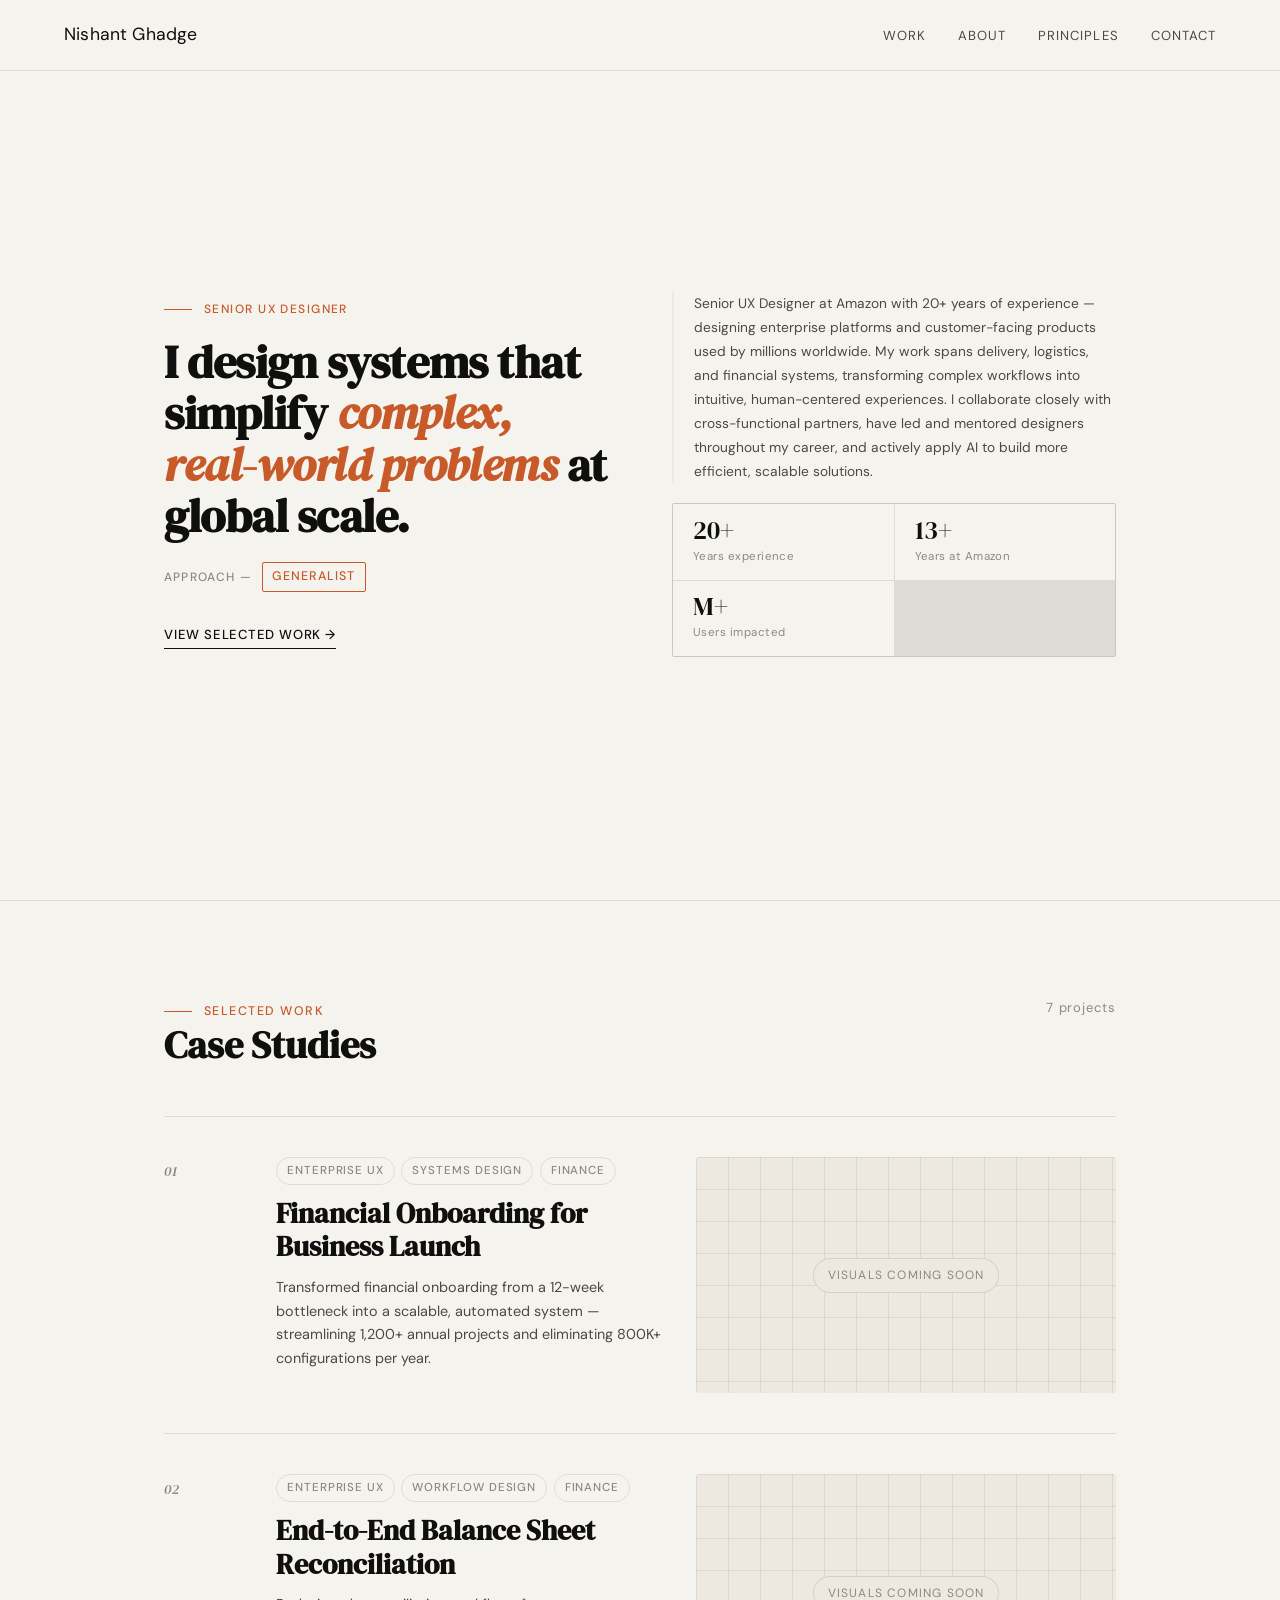
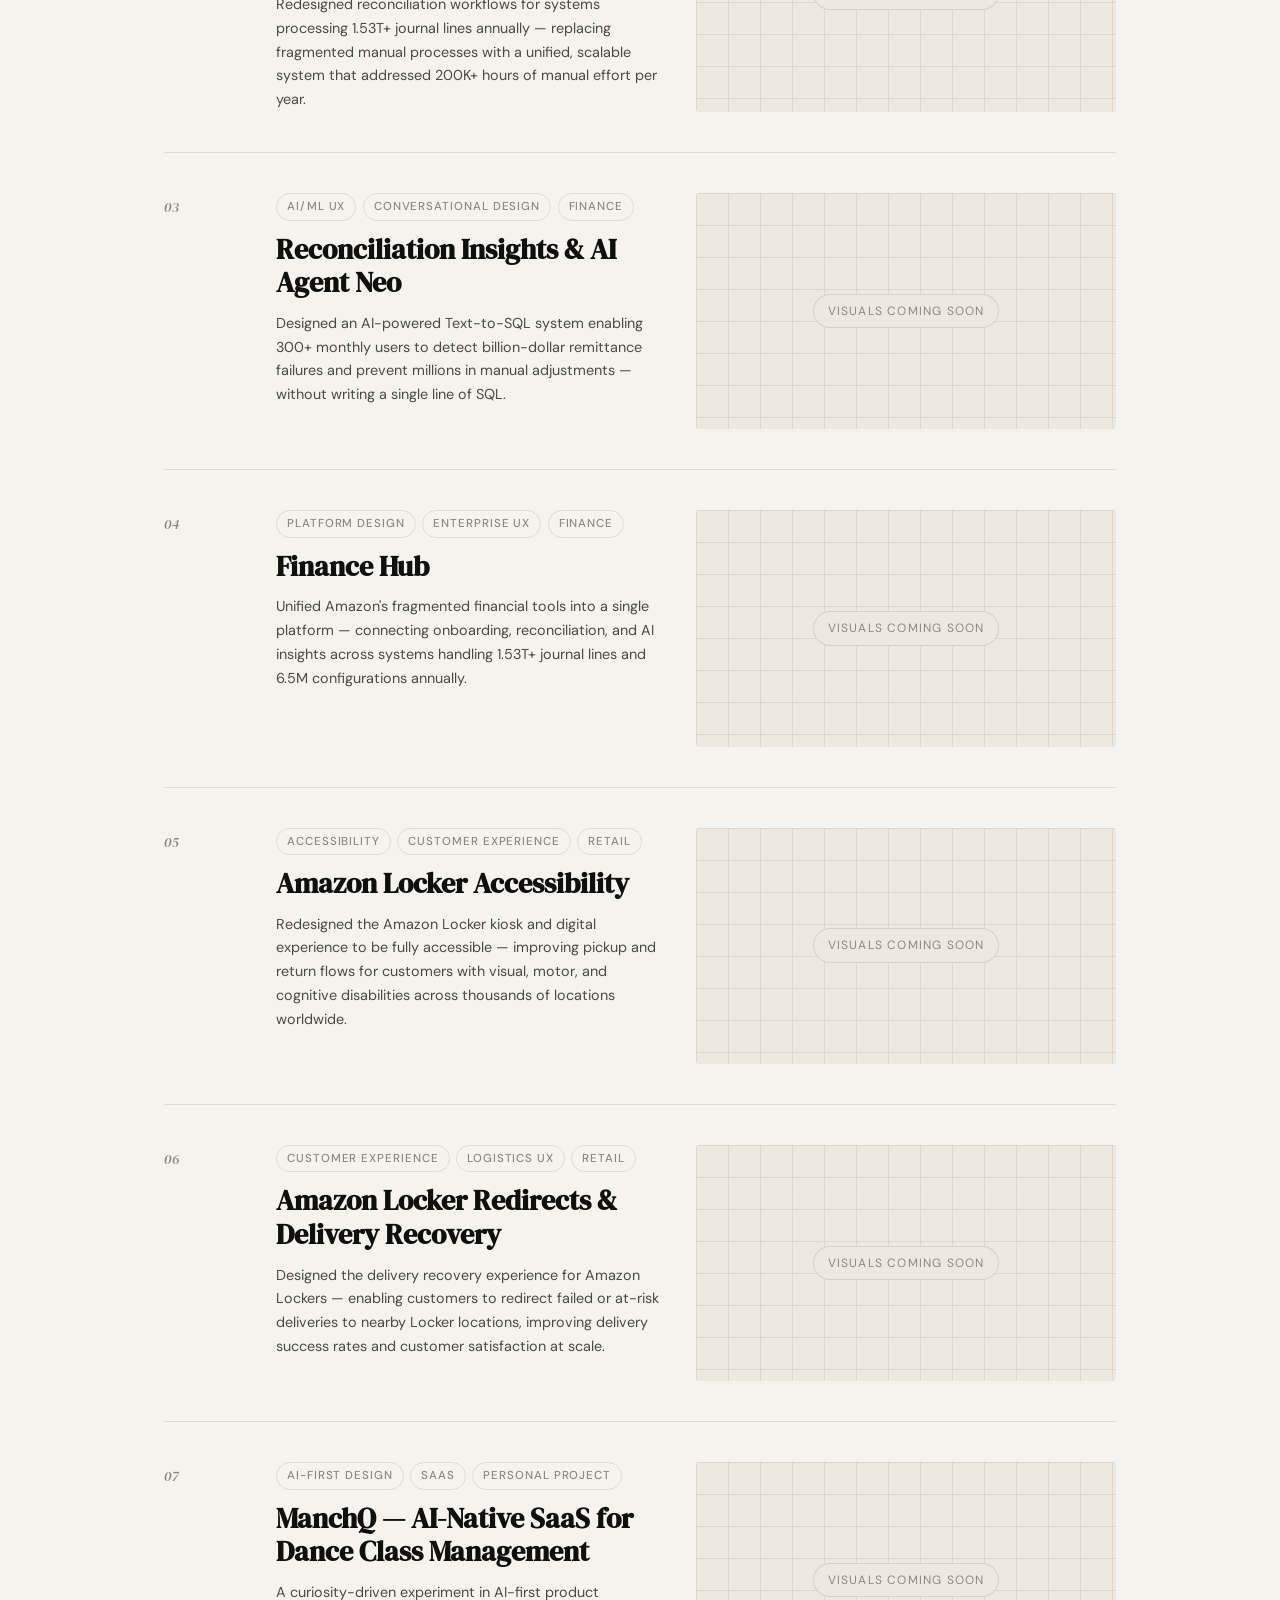
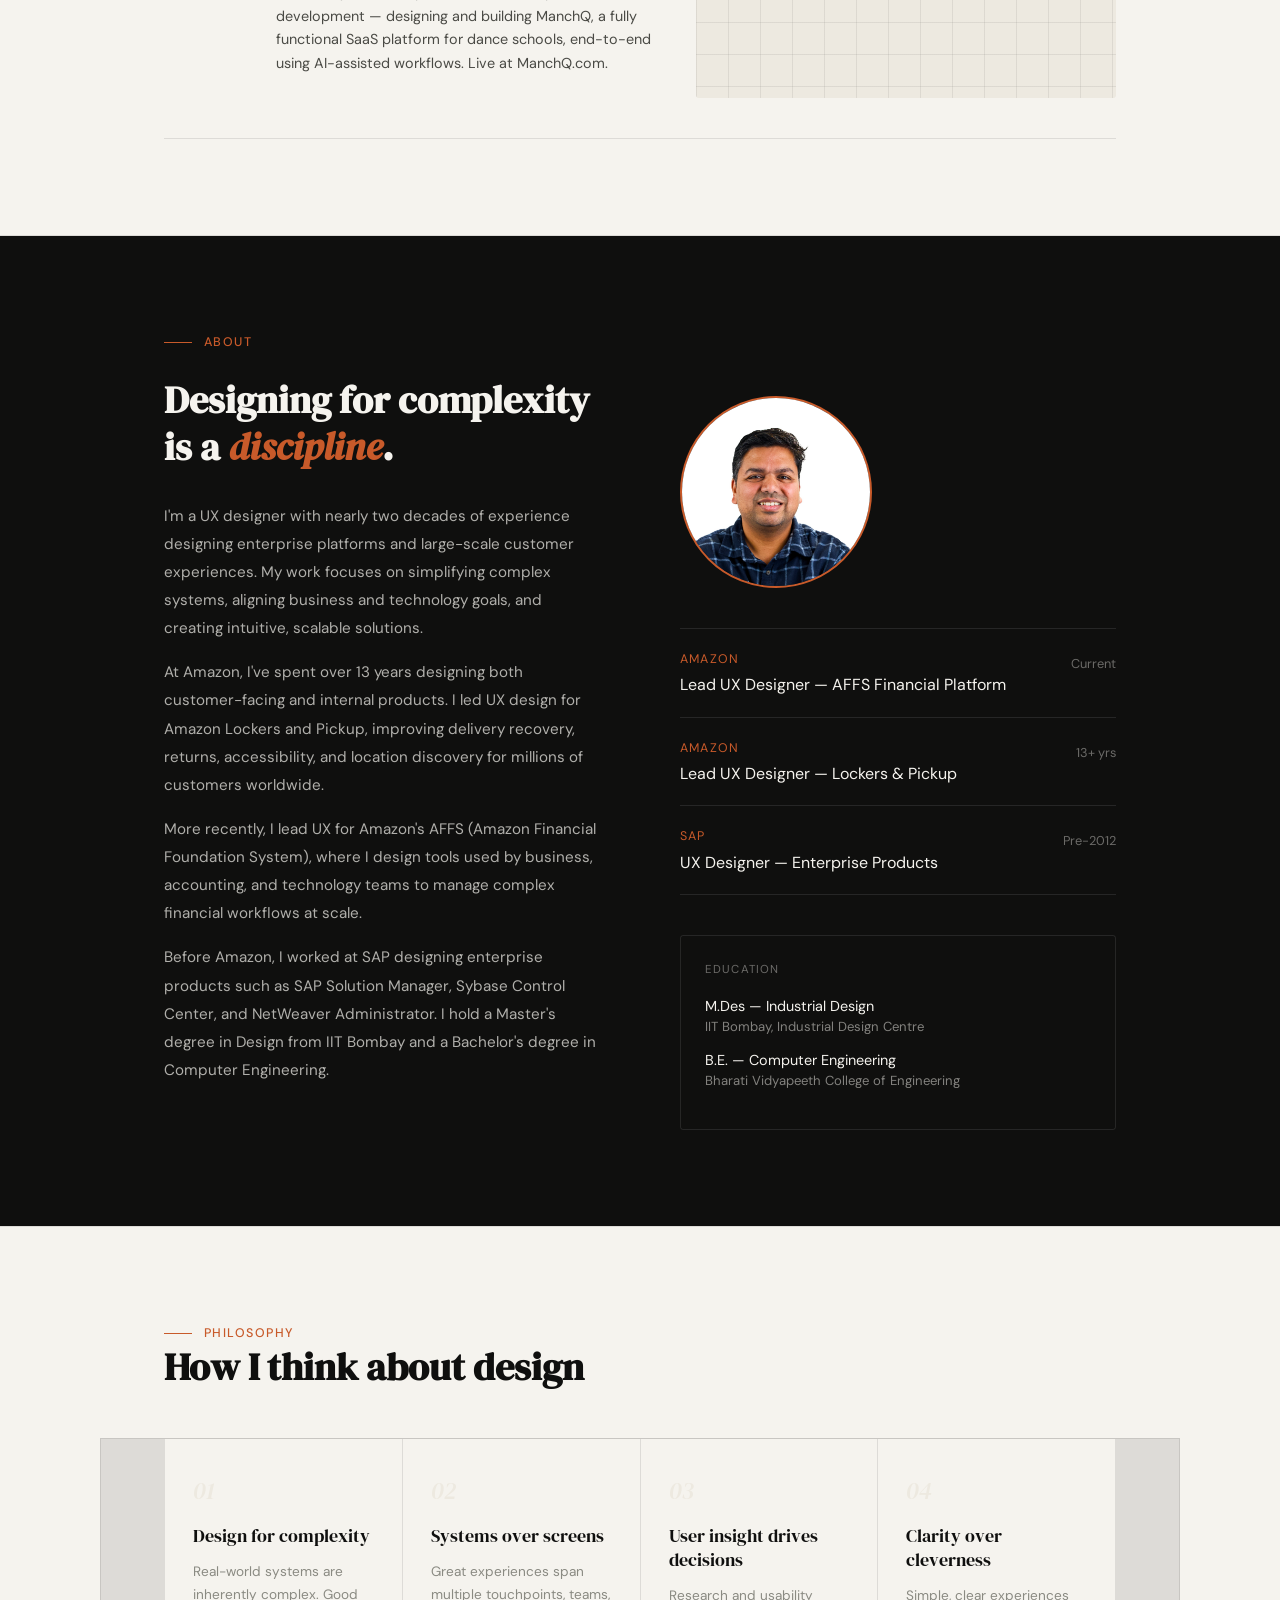
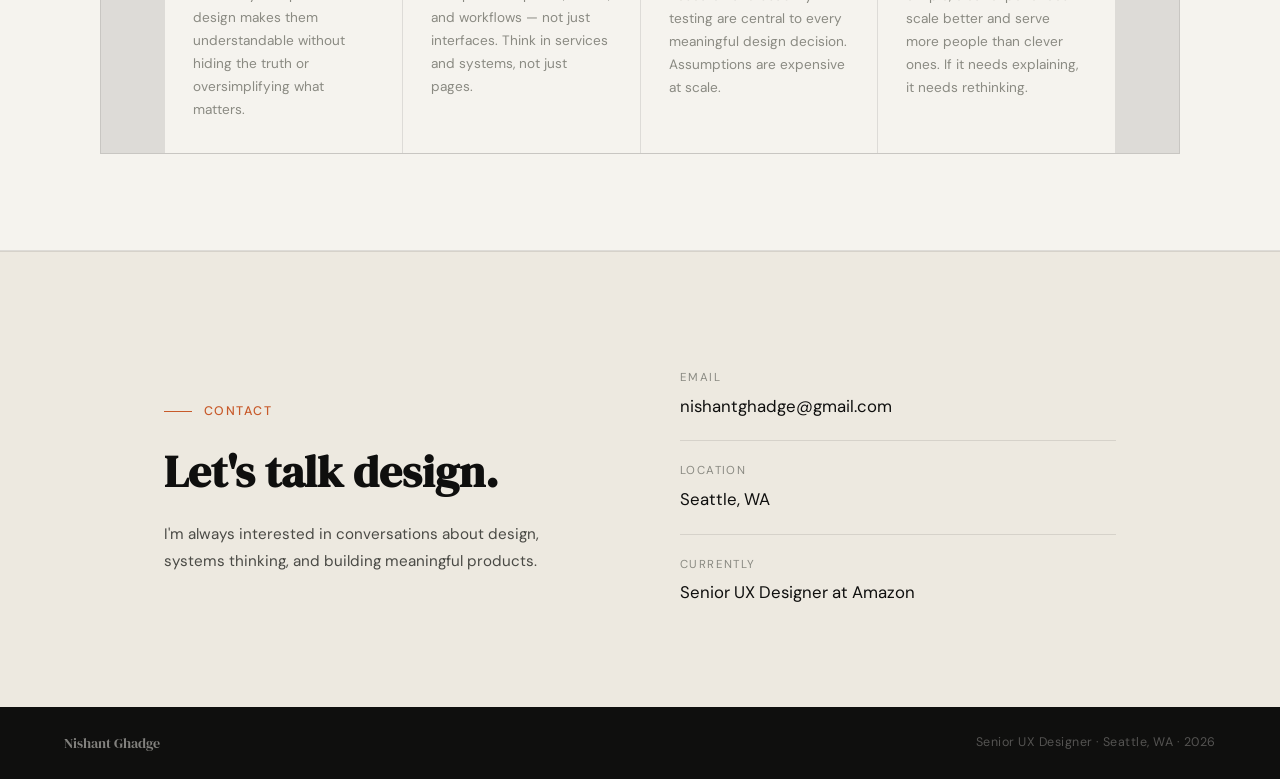
==== commit 94756e66: "Add cycling trait animation to hero section" ====
--- a/index.html
+++ b/index.html
@@ -51,6 +51,10 @@
       <em>complex, real-world problems</em>
       at global scale.
     </h1>
+    <div class="hero-cycle-wrap">
+      <span class="hero-cycle-prefix">Approach —</span>
+      <span class="hero-cycle-text" id="heroCycle"></span>
+    </div>
     <a href="#work" class="hero-cta">View selected work →</a>
   </div>
   <div class="hero-right reveal" style="transition-delay:0.15s">
--- a/main.css
+++ b/main.css
@@ -131,6 +131,35 @@
 }
 
 .hero-cta:hover { color: var(--accent); border-color: var(--accent); }
+
+/* ── CYCLING TEXT ── */
+.hero-cycle-wrap {
+  display: flex; align-items: center; gap: 0.6rem;
+  margin-bottom: 1.75rem; min-height: 1.6rem;
+}
+
+.hero-cycle-prefix {
+  font-size: 0.75rem; font-weight: 500;
+  letter-spacing: 0.1em; text-transform: uppercase;
+  color: var(--ink-soft);
+}
+
+.hero-cycle-text {
+  font-size: 0.78rem; font-weight: 500;
+  letter-spacing: 0.08em; text-transform: uppercase;
+  color: var(--accent);
+  border: 1px solid currentColor;
+  border-radius: 2px;
+  padding: 0.2rem 0.6rem;
+  opacity: 0;
+  transform: translateY(6px);
+  transition: opacity 0.45s ease, transform 0.45s ease;
+}
+
+.hero-cycle-text.visible {
+  opacity: 1;
+  transform: translateY(0);
+}
 
 .hero-right { display: flex; flex-direction: column; gap: 0.75rem; padding-bottom: 0; }
 
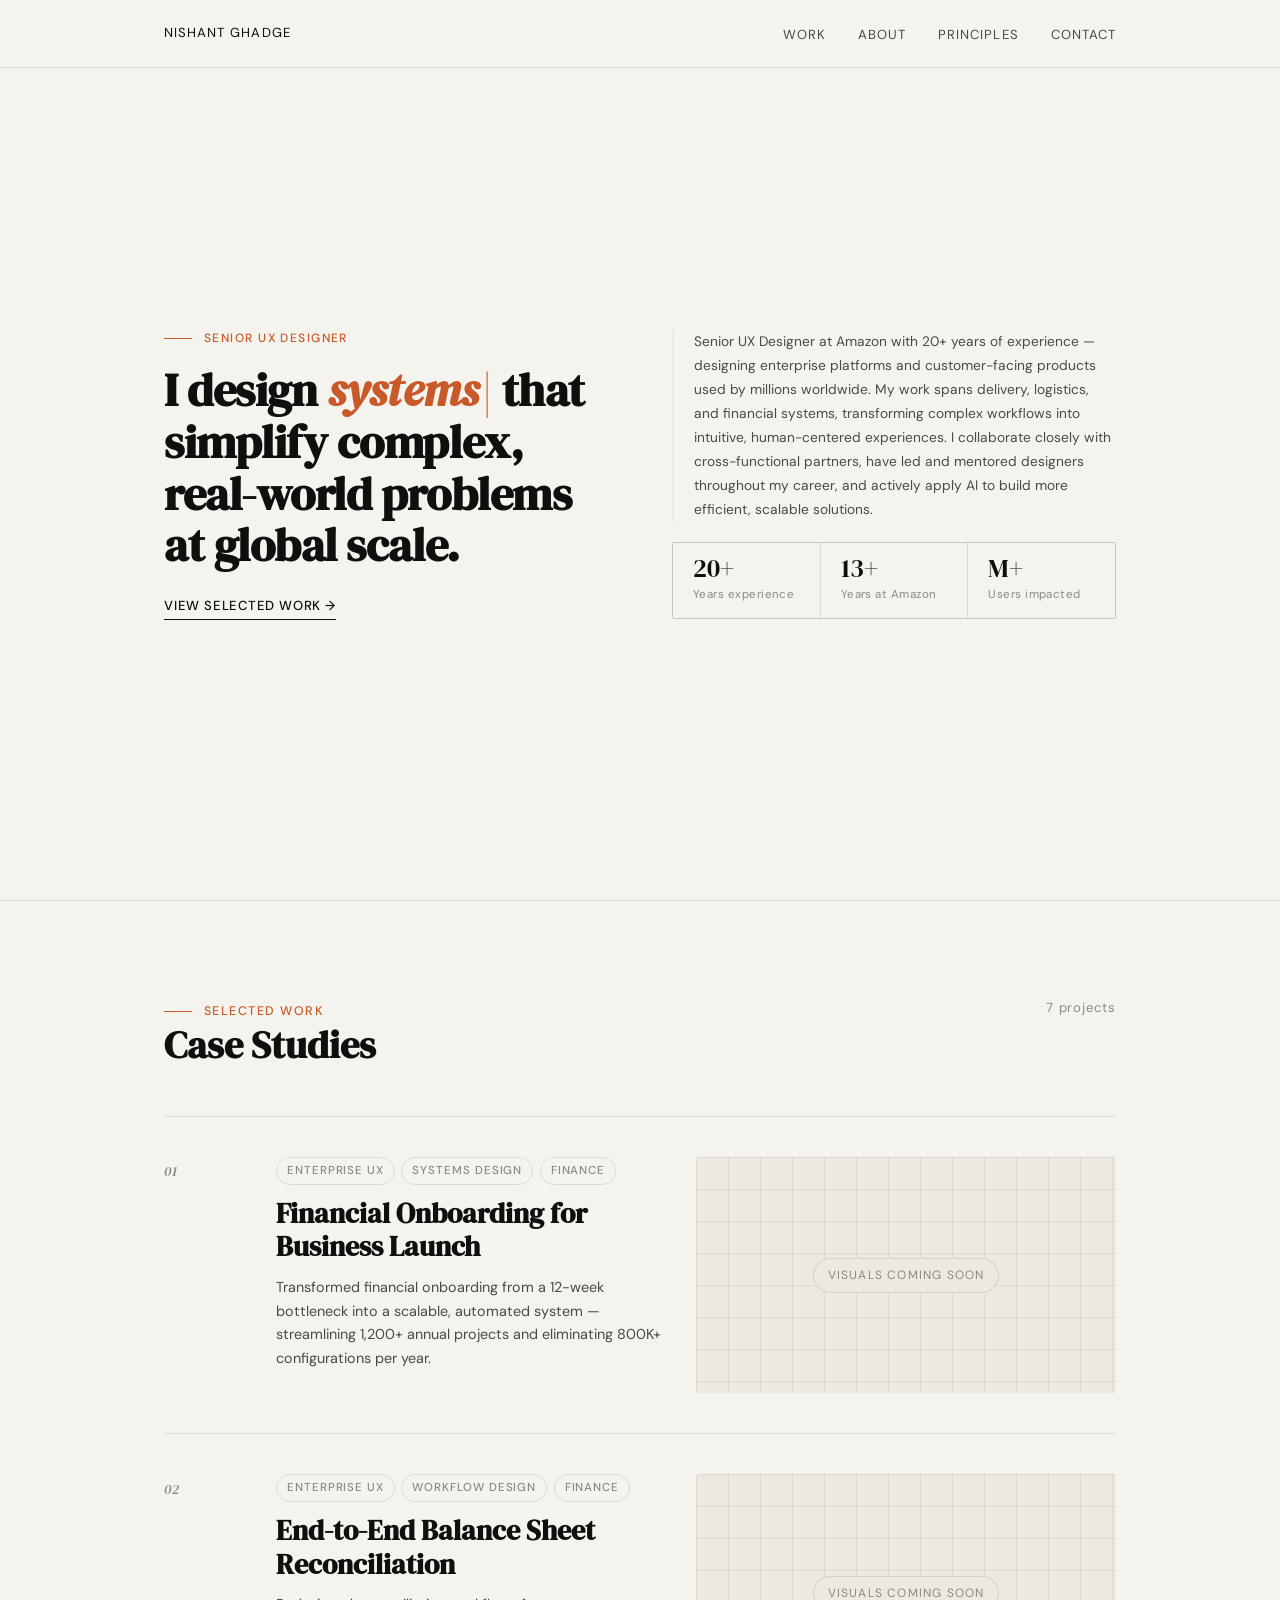
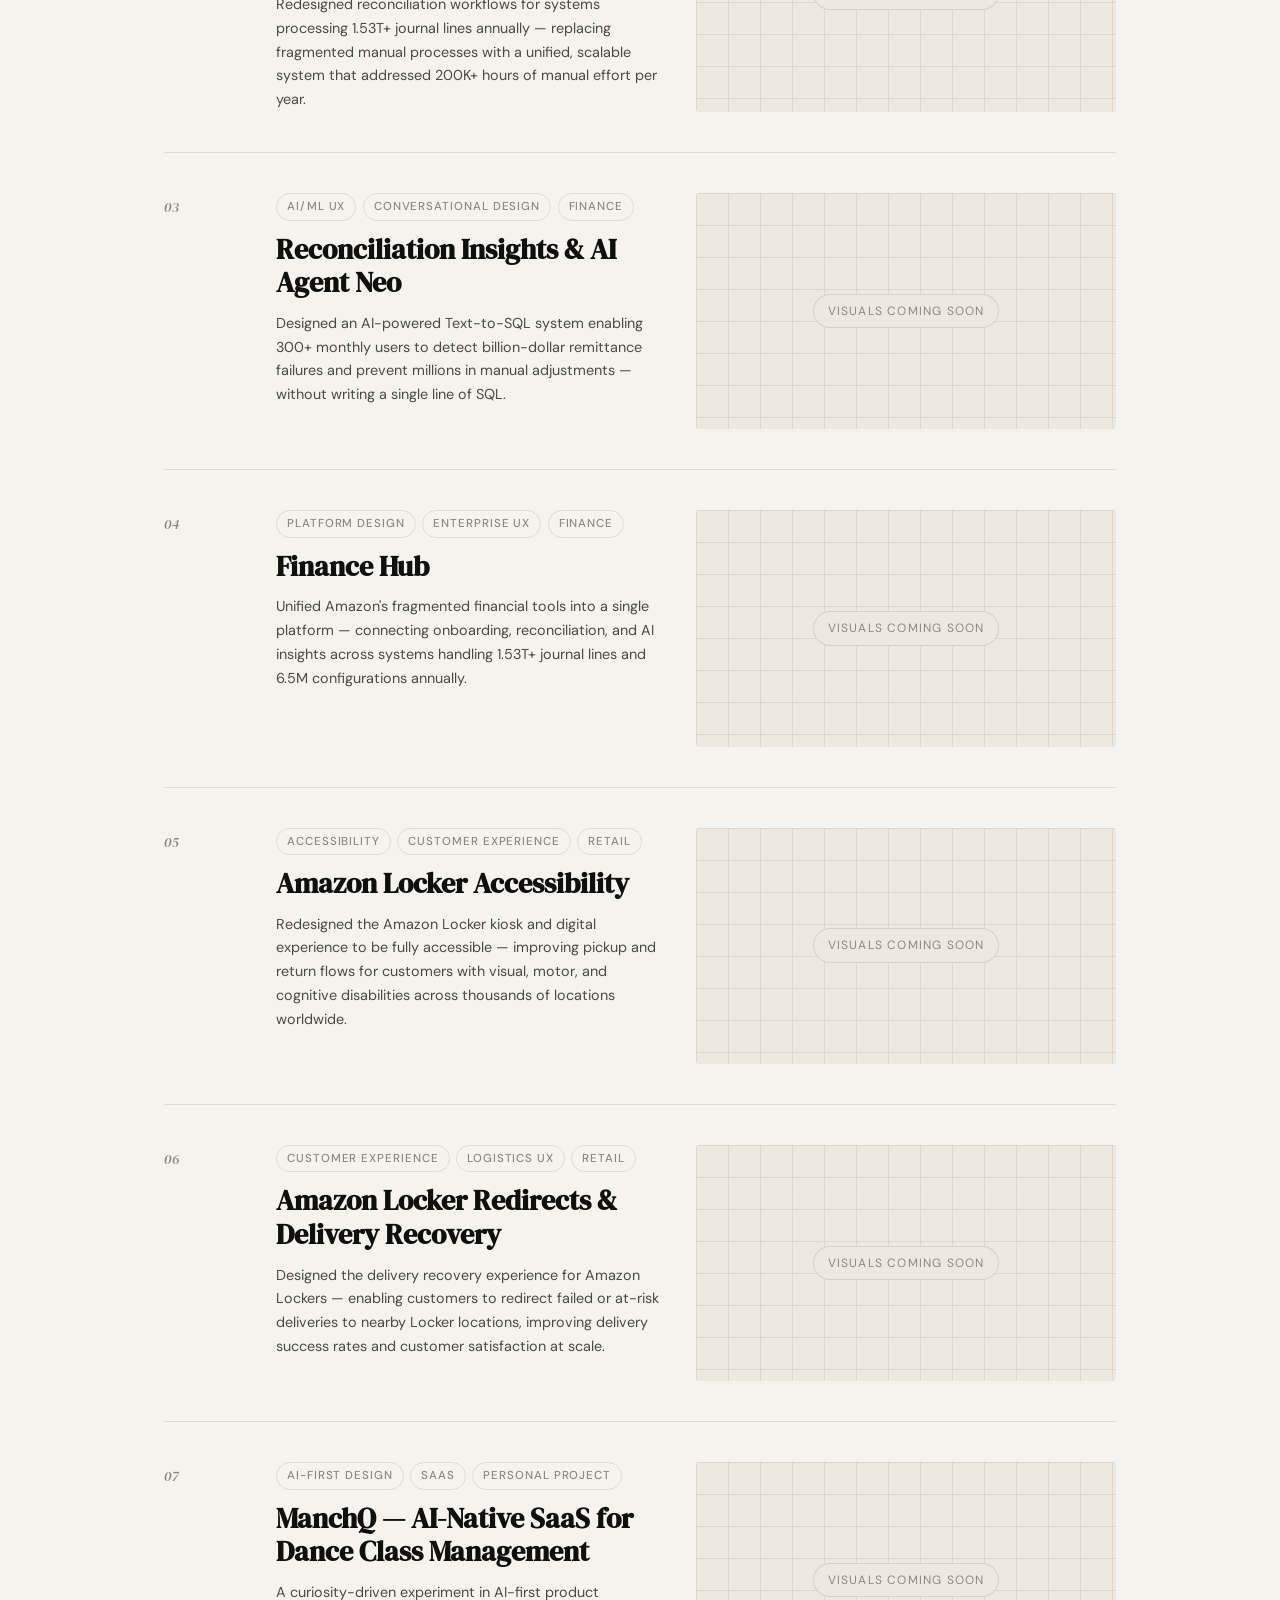
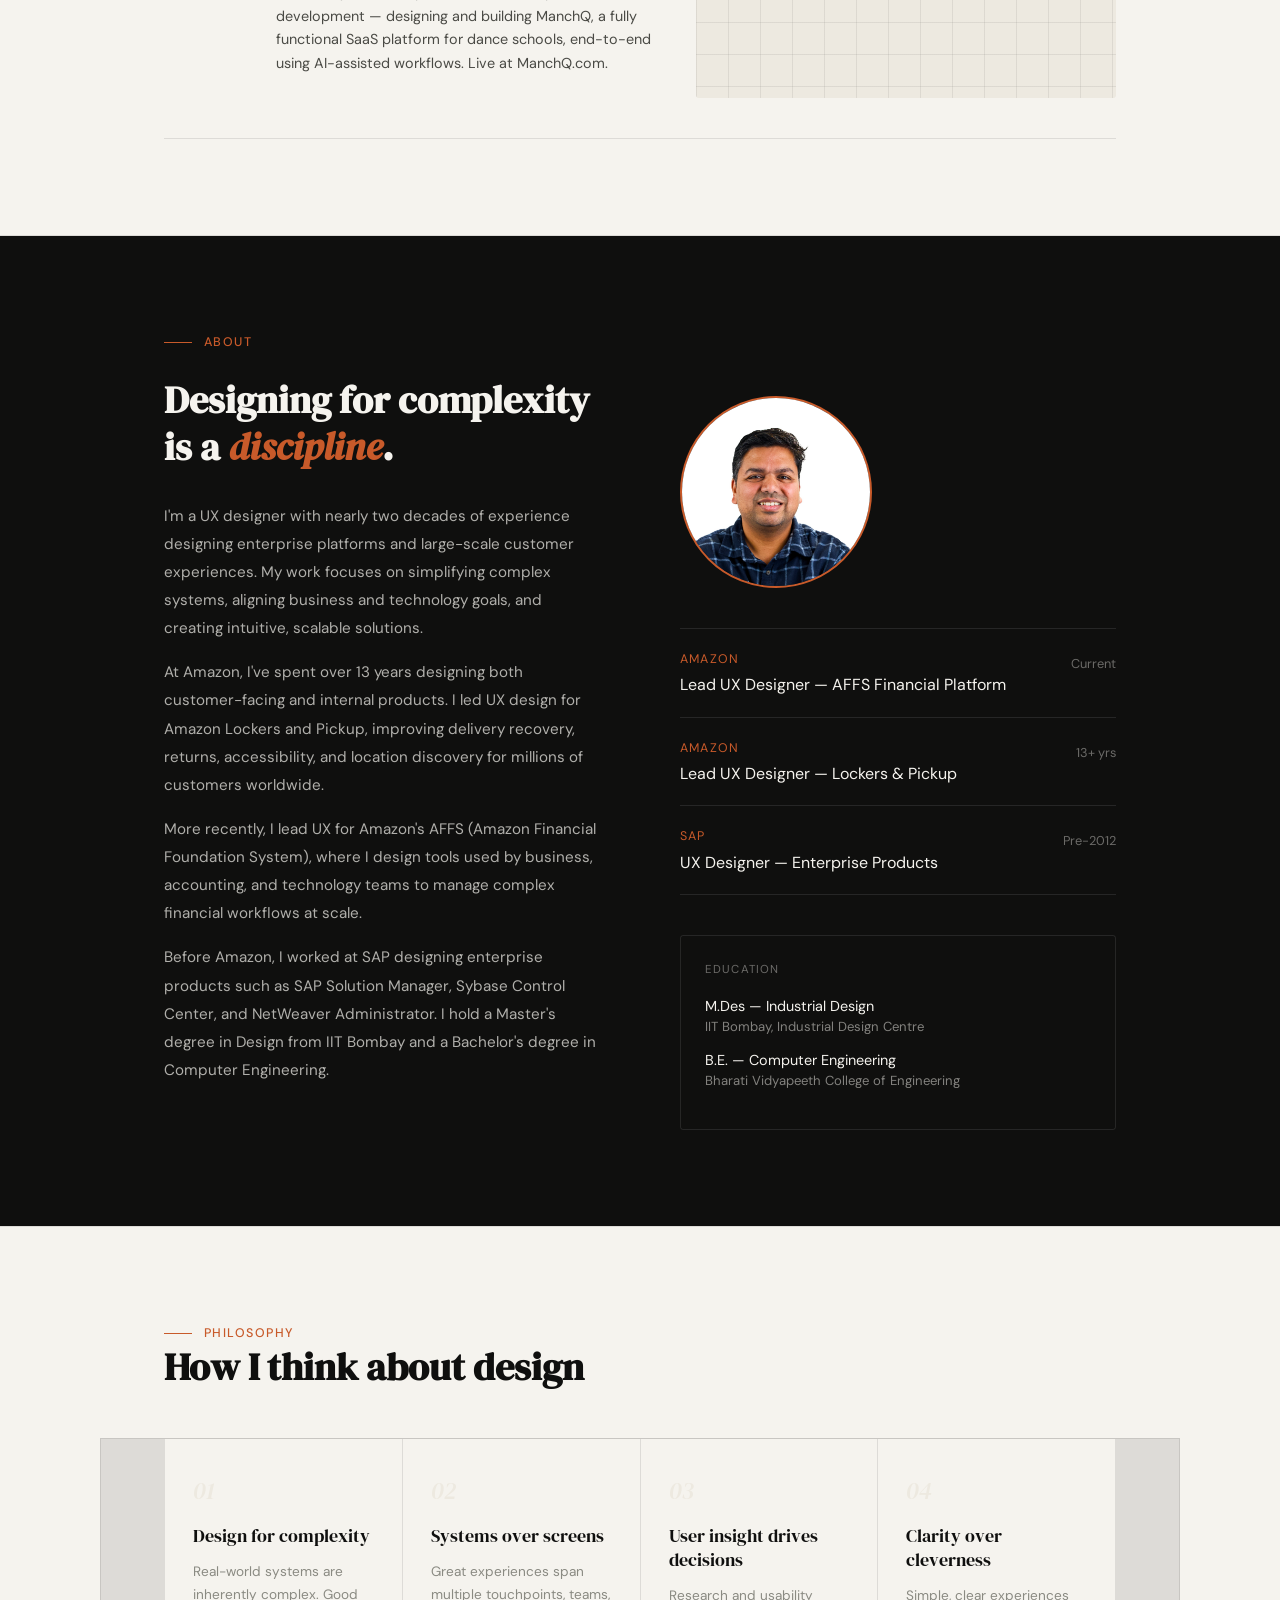
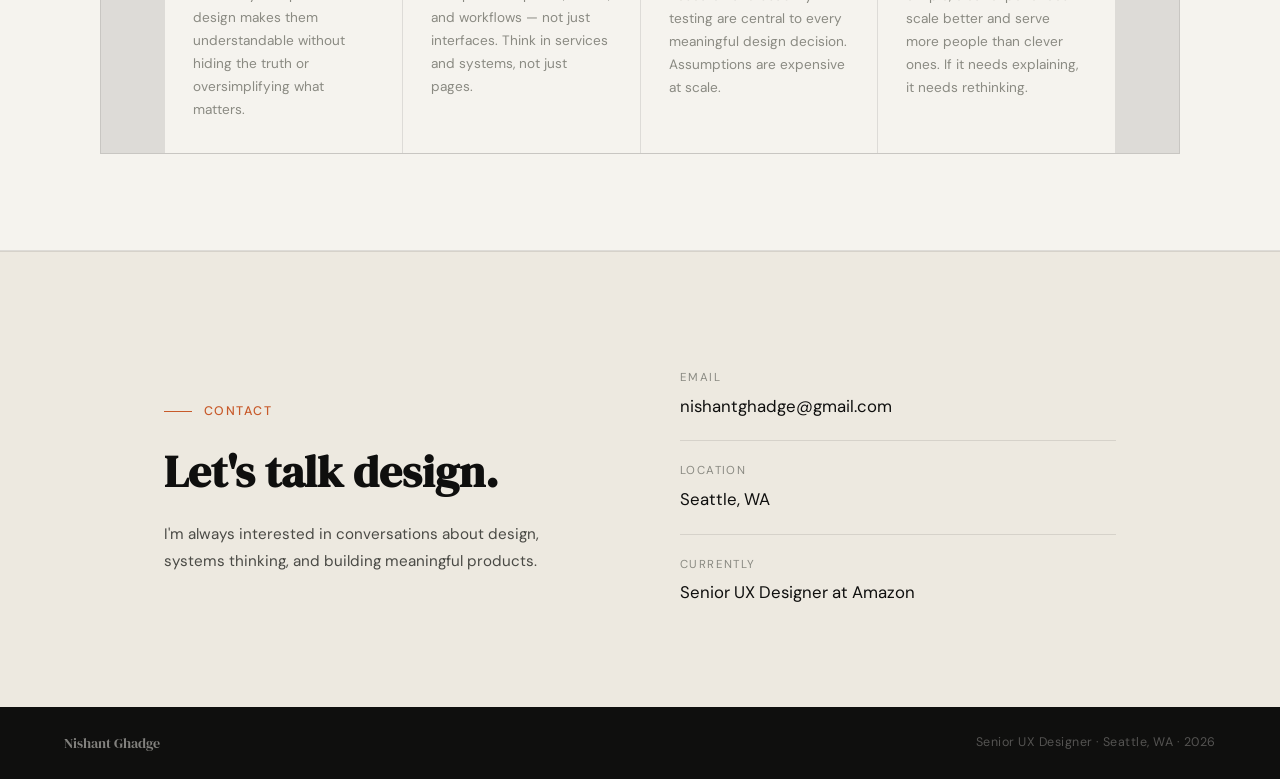
==== commit 51f00131: "Typewriter in headline, nav aligned to body width, logo matches link style" ====
--- a/index.html
+++ b/index.html
@@ -20,16 +20,18 @@
 
 <!-- NAV -->
 <nav id="nav">
-  <a href="#hero" class="nav-logo">Nishant Ghadge</a>
-  <ul class="nav-links">
-    <li><a href="#work">Work</a></li>
-    <li><a href="#about">About</a></li>
-    <li><a href="#principles">Principles</a></li>
-    <li><a href="#contact">Contact</a></li>
-  </ul>
-  <button class="nav-mobile-toggle" aria-label="Toggle menu" id="menuToggle">
-    <span></span><span></span>
-  </button>
+  <div class="nav-inner">
+    <a href="#hero" class="nav-logo">Nishant Ghadge</a>
+    <ul class="nav-links">
+      <li><a href="#work">Work</a></li>
+      <li><a href="#about">About</a></li>
+      <li><a href="#principles">Principles</a></li>
+      <li><a href="#contact">Contact</a></li>
+    </ul>
+    <button class="nav-mobile-toggle" aria-label="Toggle menu" id="menuToggle">
+      <span></span><span></span>
+    </button>
+  </div>
 </nav>
 
 <!-- MOBILE MENU -->
@@ -47,14 +49,10 @@
   <div class="hero-left reveal">
     <div class="hero-label">Senior UX Designer</div>
     <h1 class="hero-headline">
-      I design systems that simplify
-      <em>complex, real-world problems</em>
+      I design <em><span id="heroTypewriter" class="typewriter-word"></span><span class="typewriter-cursor">|</span></em> that simplify
+      complex, real-world problems
       at global scale.
     </h1>
-    <div class="hero-cycle-wrap">
-      <span class="hero-cycle-prefix">Approach —</span>
-      <span class="hero-cycle-text" id="heroCycle"></span>
-    </div>
     <a href="#work" class="hero-cta">View selected work →</a>
   </div>
   <div class="hero-right reveal" style="transition-delay:0.15s">
--- a/main.css
+++ b/main.css
@@ -28,8 +28,6 @@
 /* ── NAV ── */
 #nav {
   position: fixed; top: 0; left: 0; right: 0; z-index: 100;
-  display: flex; align-items: center; justify-content: space-between;
-  padding: 1.25rem var(--pad);
   background: rgba(245,243,238,0.88);
   backdrop-filter: blur(12px);
   -webkit-backdrop-filter: blur(12px);
@@ -37,11 +35,19 @@
   transition: padding 0.3s;
 }
 
-#nav.scrolled { padding: 0.85rem var(--pad); }
+.nav-inner {
+  max-width: var(--max); margin: 0 auto;
+  padding: 1.25rem var(--pad);
+  display: flex; align-items: center; justify-content: space-between;
+  transition: padding 0.3s;
+}
+
+#nav.scrolled .nav-inner { padding-top: 0.85rem; padding-bottom: 0.85rem; }
 
 .nav-logo {
-  font-family: var(--sans); font-size: 1.1rem;
-  color: var(--ink); text-decoration: none; letter-spacing: 0.01em;
+  font-family: var(--sans); font-size: 0.82rem; font-weight: 400;
+  letter-spacing: 0.08em; text-transform: uppercase;
+  color: var(--ink); text-decoration: none;
 }
 
 .nav-links { display: flex; gap: 2rem; list-style: none; }
@@ -132,33 +138,25 @@
 
 .hero-cta:hover { color: var(--accent); border-color: var(--accent); }
 
-/* ── CYCLING TEXT ── */
-.hero-cycle-wrap {
-  display: flex; align-items: center; gap: 0.6rem;
-  margin-bottom: 1.75rem; min-height: 1.6rem;
-}
-
-.hero-cycle-prefix {
-  font-size: 0.75rem; font-weight: 500;
-  letter-spacing: 0.1em; text-transform: uppercase;
-  color: var(--ink-soft);
-}
-
-.hero-cycle-text {
-  font-size: 0.78rem; font-weight: 500;
-  letter-spacing: 0.08em; text-transform: uppercase;
+/* ── TYPEWRITER ── */
+.typewriter-word {
+  font-style: italic;
   color: var(--accent);
-  border: 1px solid currentColor;
-  border-radius: 2px;
-  padding: 0.2rem 0.6rem;
-  opacity: 0;
-  transform: translateY(6px);
-  transition: opacity 0.45s ease, transform 0.45s ease;
-}
-
-.hero-cycle-text.visible {
-  opacity: 1;
-  transform: translateY(0);
+  min-width: 2ch;
+}
+
+.typewriter-cursor {
+  display: inline-block;
+  color: var(--accent);
+  font-weight: 200;
+  margin-left: 2px;
+  font-style: normal;
+  animation: blink 0.75s step-end infinite;
+}
+
+@keyframes blink {
+  0%, 100% { opacity: 1; }
+  50%       { opacity: 0; }
 }
 
 .hero-right { display: flex; flex-direction: column; gap: 0.75rem; padding-bottom: 0; }
@@ -169,7 +167,7 @@
 }
 
 .hero-stats {
-  display: grid; grid-template-columns: 1fr 1fr; gap: 1px;
+  display: grid; grid-template-columns: repeat(3, 1fr); gap: 1px;
   background: var(--border); border: 1px solid var(--border); border-radius: 2px;
 }
 
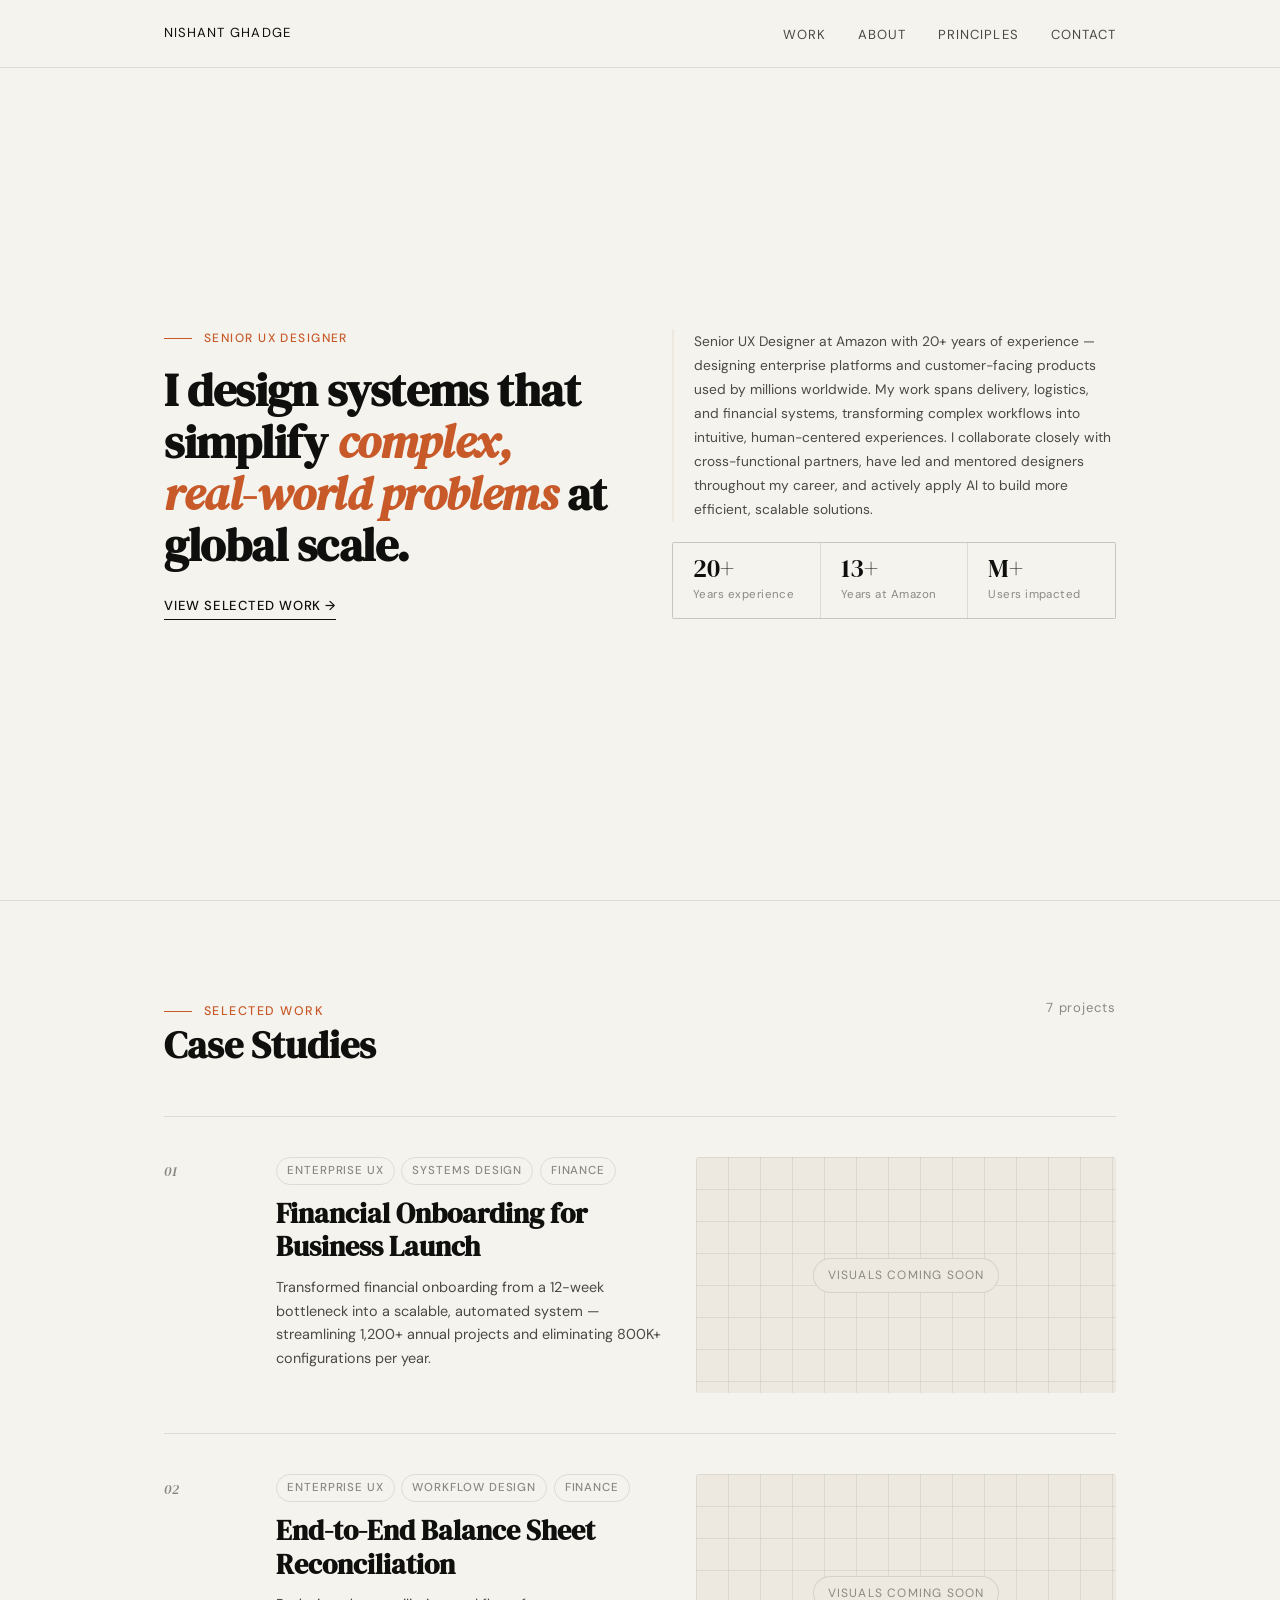
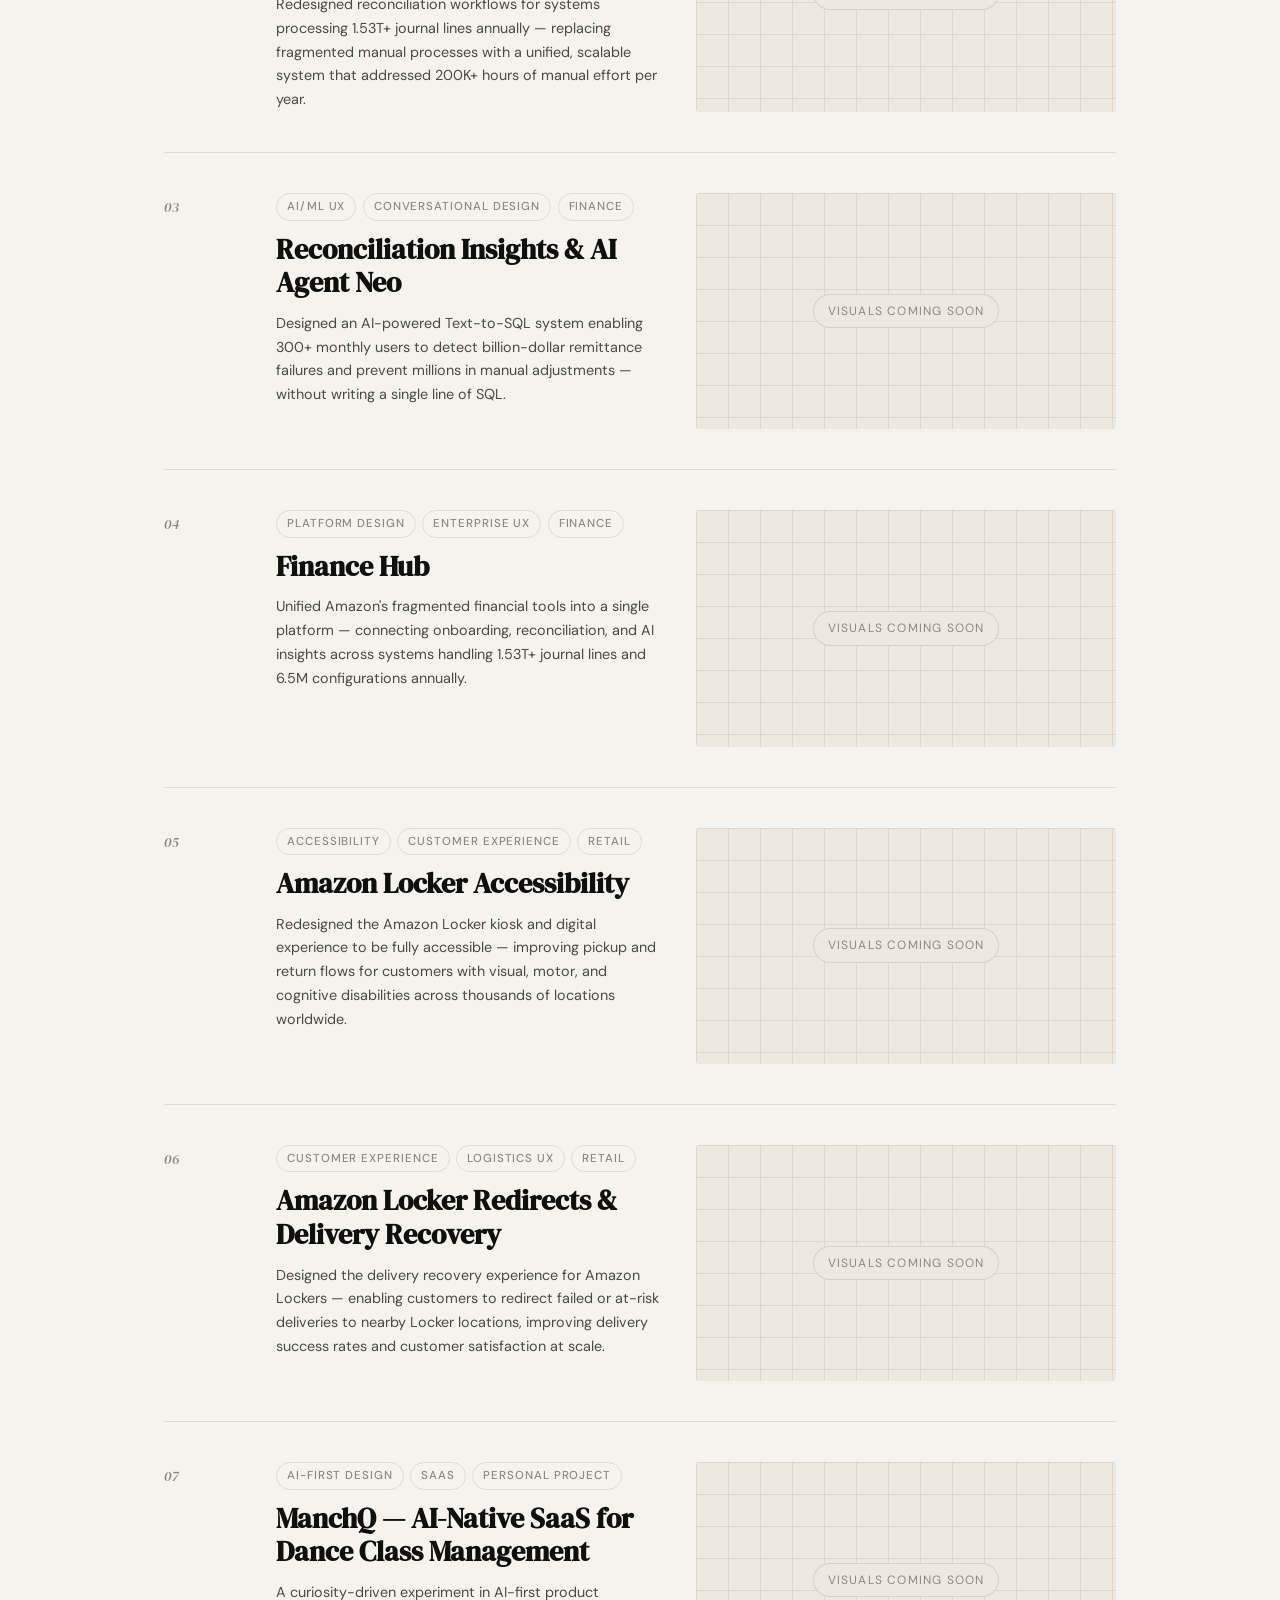
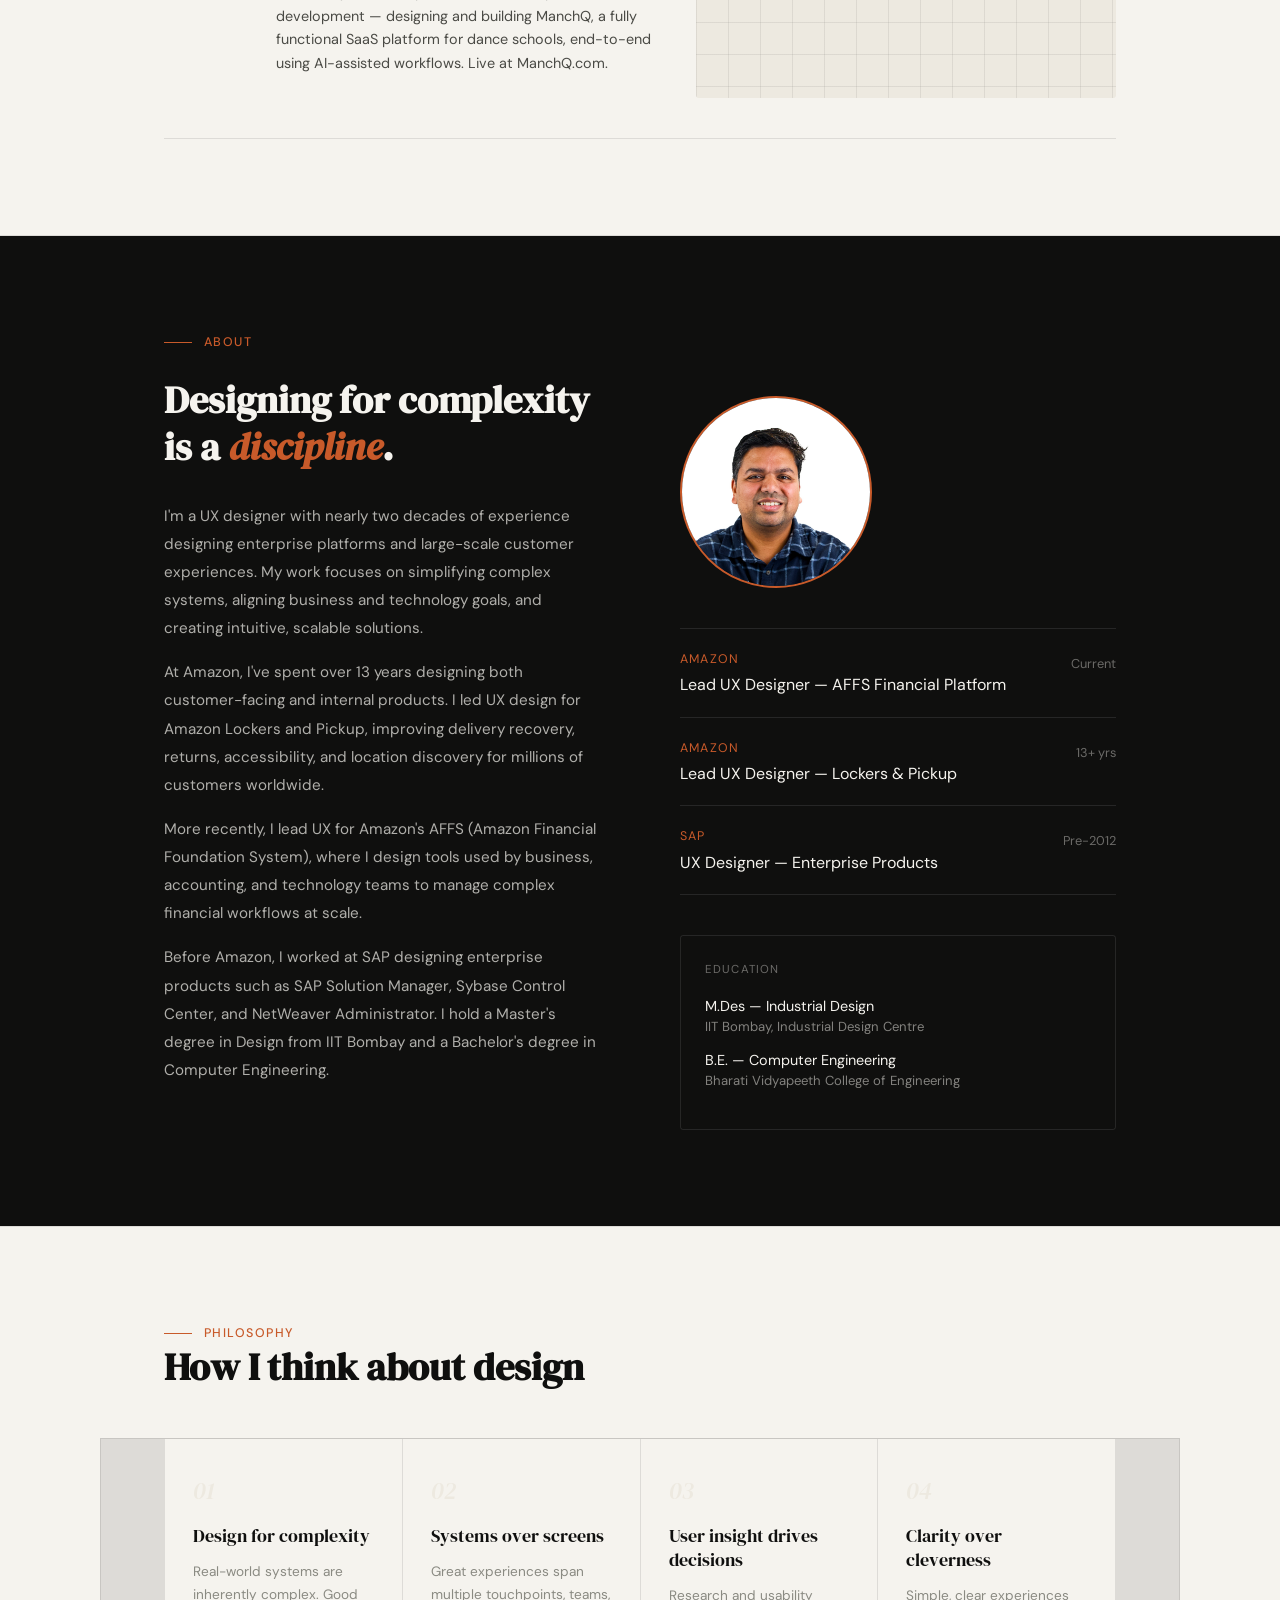
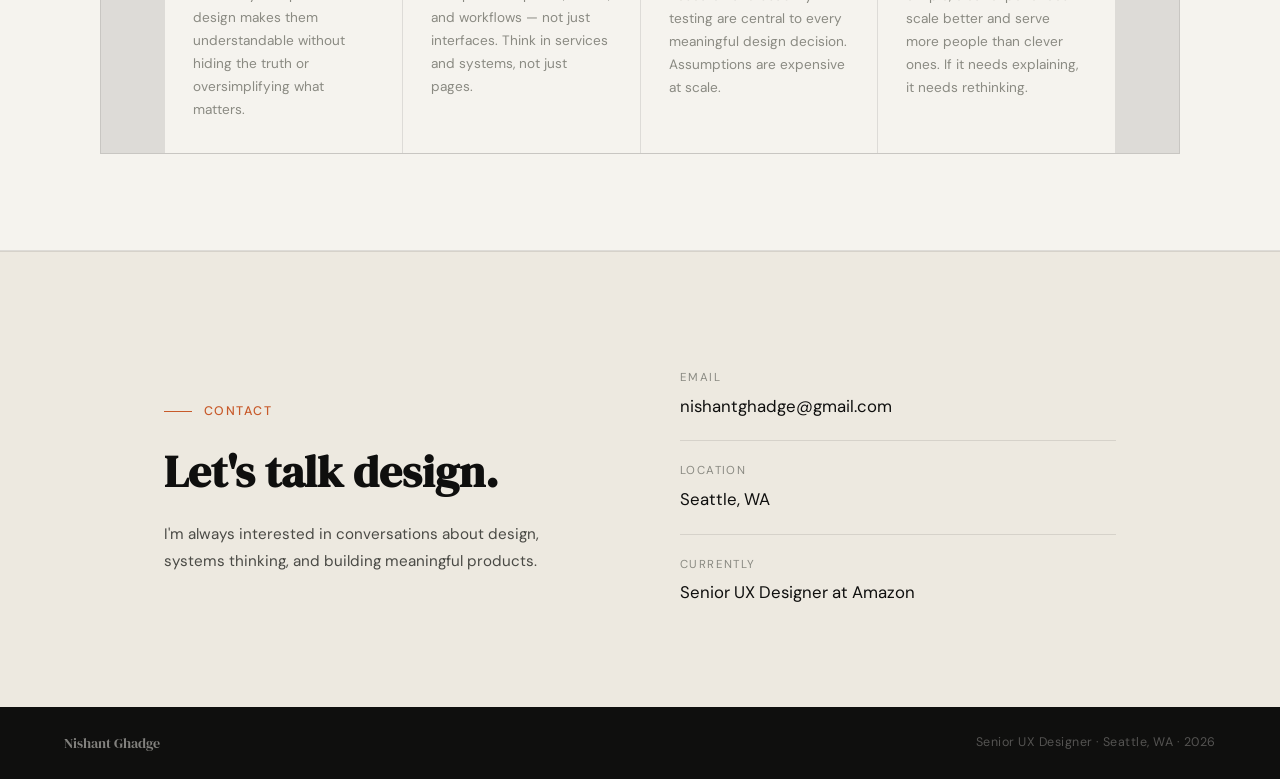
==== commit 7c2d6947: "Revert headline to static text" ====
--- a/index.html
+++ b/index.html
@@ -49,8 +49,8 @@
   <div class="hero-left reveal">
     <div class="hero-label">Senior UX Designer</div>
     <h1 class="hero-headline">
-      I design <em><span id="heroTypewriter" class="typewriter-word"></span><span class="typewriter-cursor">|</span></em> that simplify
-      complex, real-world problems
+      I design systems that simplify
+      <em>complex, real-world problems</em>
       at global scale.
     </h1>
     <a href="#work" class="hero-cta">View selected work →</a>
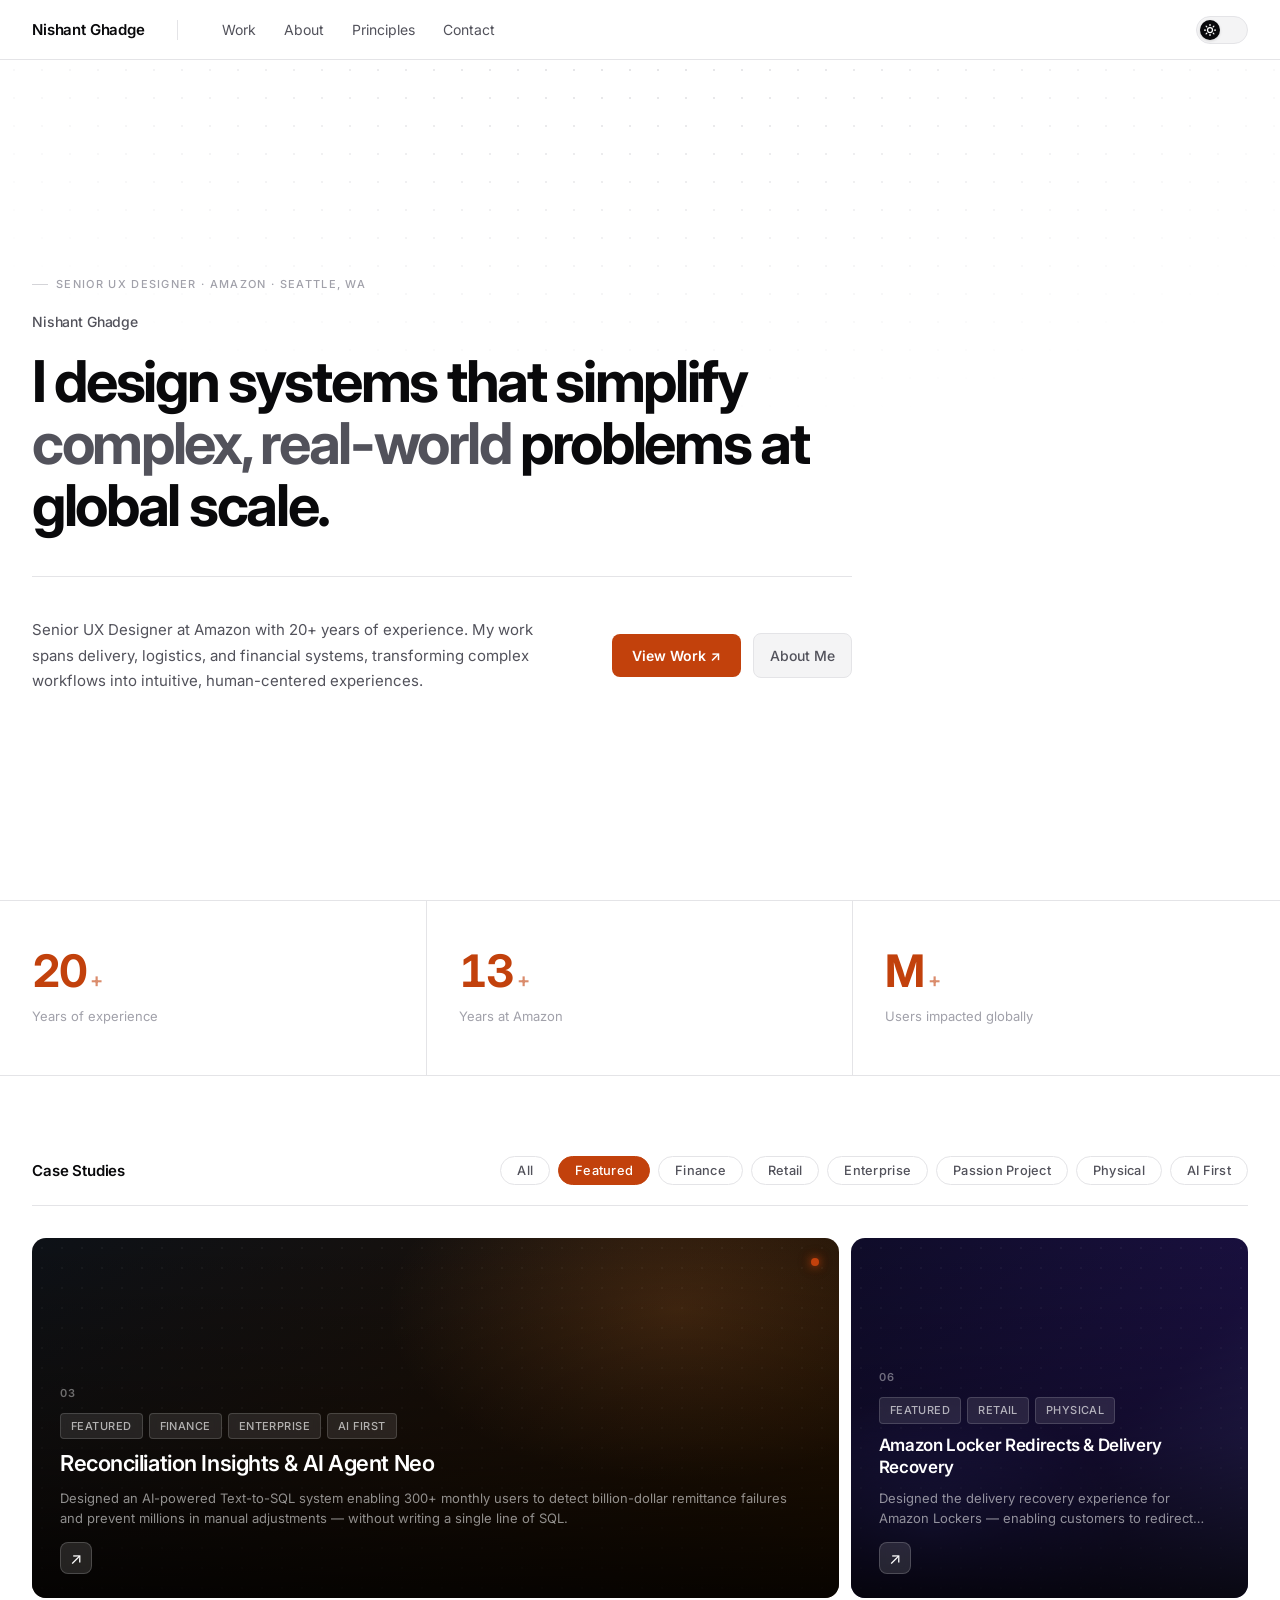
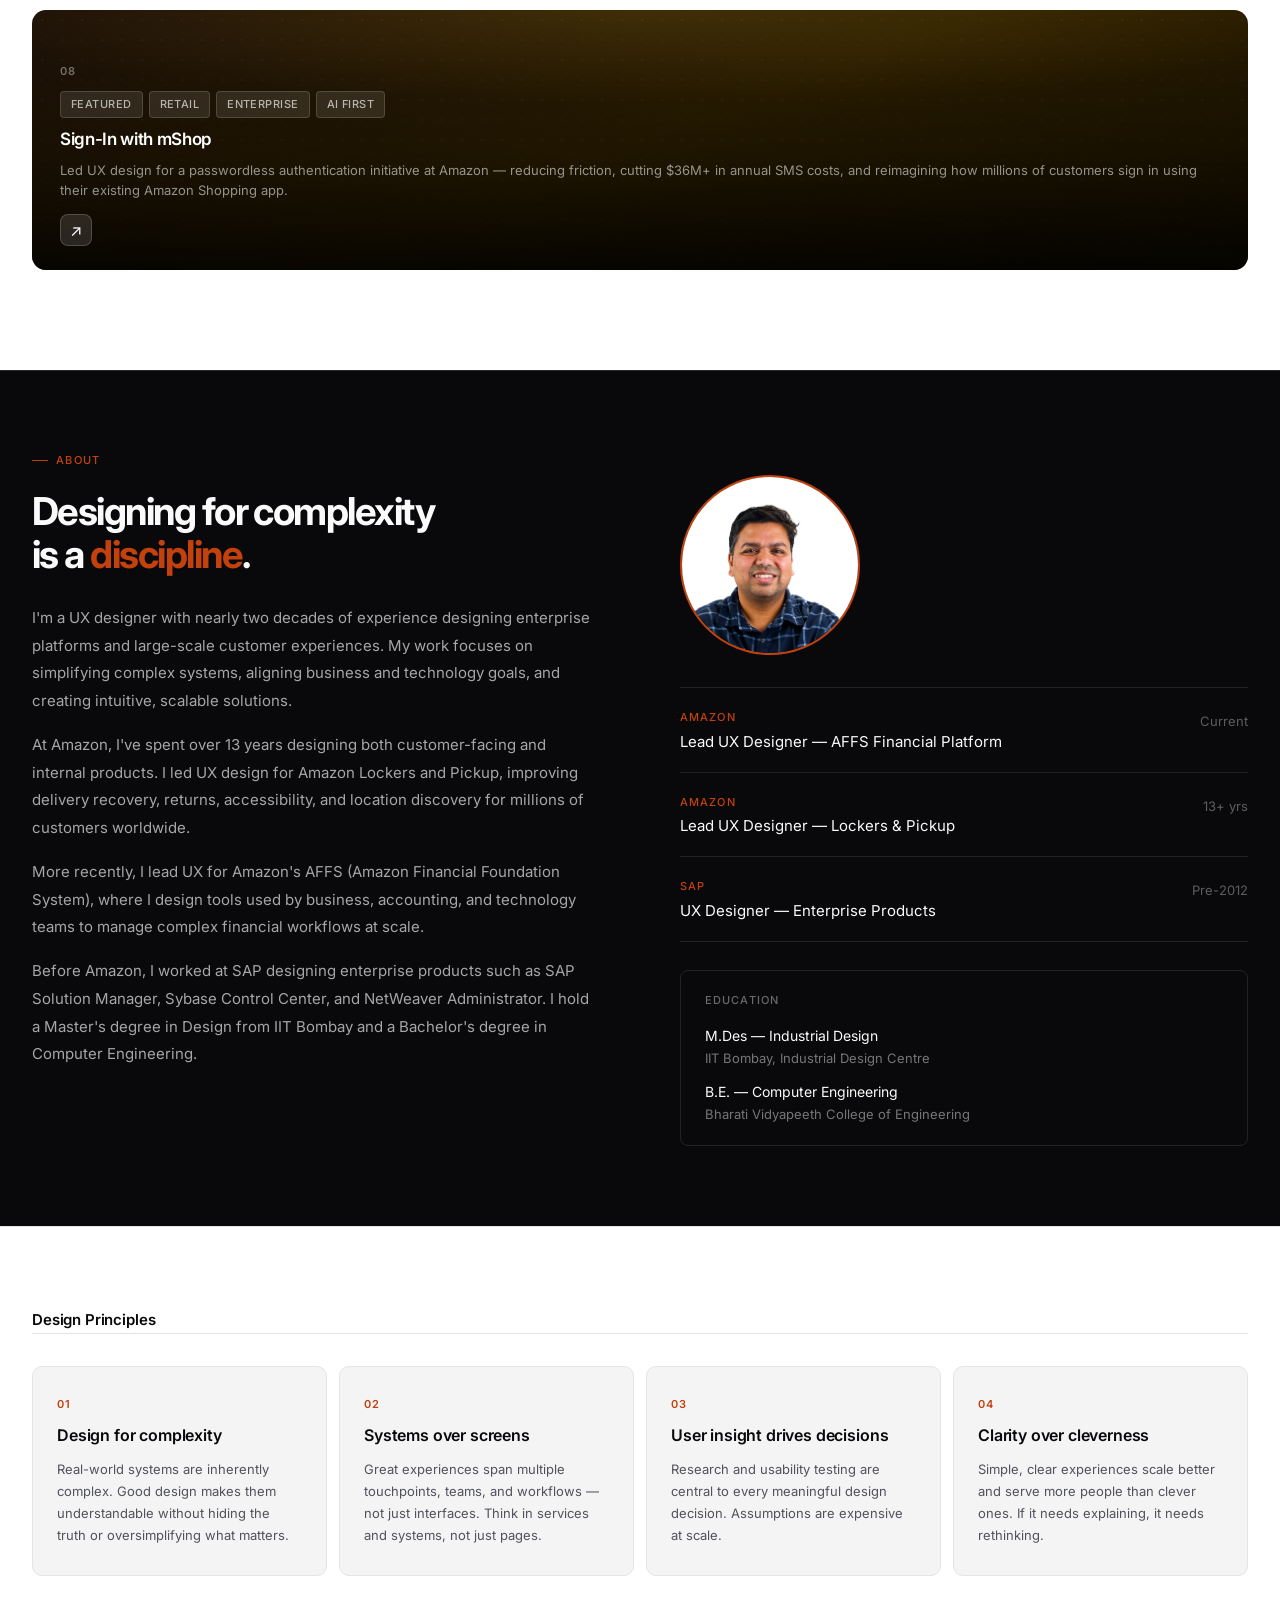
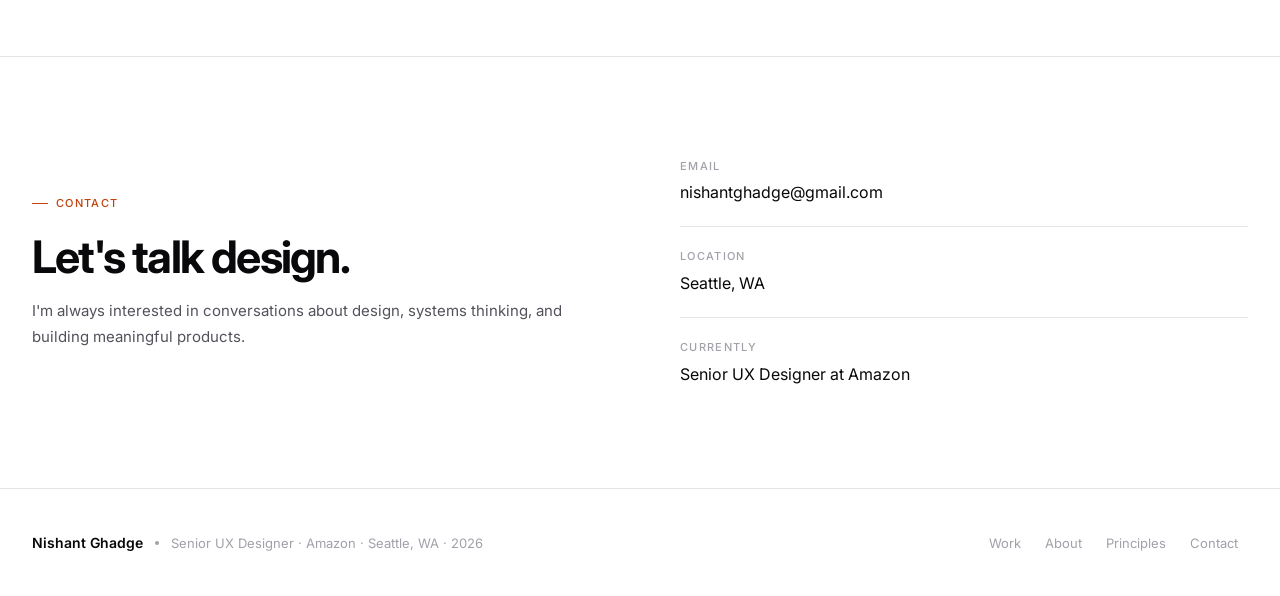
==== commit abbf16df: "Portfolio update: filters, layout fixes, password modal, case study improvements - Move case study f" ====
--- a/index.html
+++ b/index.html
@@ -1,5 +1,5 @@
 <!DOCTYPE html>
-<html lang="en">
+<html lang="en" data-theme="light">
 <head>
 <meta charset="UTF-8" />
 <meta name="viewport" content="width=device-width, initial-scale=1.0" />
@@ -13,24 +13,43 @@
 <title>Nishant Ghadge — UX Designer</title>
 <link rel="preconnect" href="https://fonts.googleapis.com" />
 <link rel="preconnect" href="https://fonts.gstatic.com" crossorigin />
-<link href="https://fonts.googleapis.com/css2?family=DM+Serif+Display:ital@0;1&family=DM+Sans:ital,opsz,wght@0,9..40,300;0,9..40,400;0,9..40,500;1,9..40,300&display=swap" rel="stylesheet" />
+<link href="https://fonts.googleapis.com/css2?family=Inter:wght@300;400;500;600;700&display=swap" rel="stylesheet" />
 <link rel="stylesheet" href="main.css" />
+<script src="https://identity.netlify.com/v1/netlify-identity-widget.js"></script>
 </head>
 <body>
 
 <!-- NAV -->
 <nav id="nav">
   <div class="nav-inner">
-    <a href="#hero" class="nav-logo">Nishant Ghadge</a>
-    <ul class="nav-links">
-      <li><a href="#work">Work</a></li>
-      <li><a href="#about">About</a></li>
-      <li><a href="#principles">Principles</a></li>
-      <li><a href="#contact">Contact</a></li>
-    </ul>
-    <button class="nav-mobile-toggle" aria-label="Toggle menu" id="menuToggle">
-      <span></span><span></span>
-    </button>
+    <div class="nav-left">
+      <a href="#hero" class="nav-logo">Nishant Ghadge</a>
+      <div class="nav-divider"></div>
+      <ul class="nav-links">
+        <li><a href="#work">Work</a></li>
+        <li><a href="#about">About</a></li>
+        <li><a href="#principles">Principles</a></li>
+        <li><a href="#contact">Contact</a></li>
+      </ul>
+    </div>
+    <div class="nav-right">
+      <button class="theme-toggle" id="themeToggle" aria-label="Toggle dark mode">
+        <div class="toggle-thumb">
+          <svg class="toggle-icon icon-sun" viewBox="0 0 24 24" fill="none" stroke="currentColor" stroke-width="2.5" stroke-linecap="round" stroke-linejoin="round">
+            <circle cx="12" cy="12" r="5"/><line x1="12" y1="1" x2="12" y2="3"/><line x1="12" y1="21" x2="12" y2="23"/>
+            <line x1="4.22" y1="4.22" x2="5.64" y2="5.64"/><line x1="18.36" y1="18.36" x2="19.78" y2="19.78"/>
+            <line x1="1" y1="12" x2="3" y2="12"/><line x1="21" y1="12" x2="23" y2="12"/>
+            <line x1="4.22" y1="19.78" x2="5.64" y2="18.36"/><line x1="18.36" y1="5.64" x2="19.78" y2="4.22"/>
+          </svg>
+          <svg class="toggle-icon icon-moon" viewBox="0 0 24 24" fill="none" stroke="currentColor" stroke-width="2.5" stroke-linecap="round" stroke-linejoin="round">
+            <path d="M21 12.79A9 9 0 1 1 11.21 3 7 7 0 0 0 21 12.79z"/>
+          </svg>
+        </div>
+      </button>
+      <button class="nav-mobile-toggle" aria-label="Toggle menu" id="menuToggle">
+        <span></span><span></span>
+      </button>
+    </div>
   </div>
 </nav>
 
@@ -45,88 +64,99 @@
 </div>
 
 <!-- HERO -->
-<section id="hero">
-  <div class="hero-left reveal">
-    <div class="hero-label">Senior UX Designer</div>
-    <h1 class="hero-headline">
-      I design systems that simplify
-      <em>complex, real-world problems</em>
-      at global scale.
-    </h1>
-    <a href="#work" class="hero-cta">View selected work →</a>
-  </div>
-  <div class="hero-right reveal" style="transition-delay:0.15s">
-    <p class="hero-intro">
-      Senior UX Designer at Amazon with 20+ years of experience — designing enterprise platforms and customer-facing products used by millions worldwide. My work spans delivery, logistics, and financial systems, transforming complex workflows into intuitive, human-centered experiences. I collaborate closely with cross-functional partners, have led and mentored designers throughout my career, and actively apply AI to build more efficient, scalable solutions.
-    </p>
-    <div class="hero-stats">
-      <div class="hero-stat"><div class="hero-stat-num">20+</div><div class="hero-stat-label">Years experience</div></div>
-      <div class="hero-stat"><div class="hero-stat-num">13+</div><div class="hero-stat-label">Years at Amazon</div></div>
-      <div class="hero-stat"><div class="hero-stat-num">M+</div><div class="hero-stat-label">Users impacted</div></div>
+<section class="hero" id="hero">
+  <div class="hero-inner">
+    <div class="hero-label">Senior UX Designer · Amazon · Seattle, WA</div>
+    <div class="hero-name">Nishant Ghadge</div>
+    <h1 class="hero-headline">I design systems that simplify <em>complex, real-world</em> problems at global scale.</h1>
+    <div class="hero-divider"></div>
+    <div class="hero-bottom">
+      <p class="hero-intro">Senior UX Designer at Amazon with 20+ years of experience. My work spans delivery, logistics, and financial systems, transforming complex workflows into intuitive, human-centered experiences.</p>
+      <div class="hero-actions">
+        <a href="#work" class="btn-primary">View Work ↗</a>
+        <a href="#about" class="btn-secondary">About Me</a>
+      </div>
     </div>
   </div>
 </section>
 
-<div class="section-divider"></div>
-
-<!-- WORK -->
-<section id="work">
-  <div class="section-header reveal">
-    <div>
-      <div class="section-label">Selected Work</div>
-      <h2 class="section-title">Case Studies</h2>
+<!-- STATS -->
+<section class="stats-section" id="stats">
+  <div class="stats-grid">
+    <div class="stat-cell">
+      <div class="stat-cell-accent"></div>
+      <div class="stat-row"><span class="stat-number">20</span><span class="stat-suffix">+</span></div>
+      <div class="stat-label">Years of experience</div>
     </div>
-    <span class="section-count" id="cs-count">3 projects</span>
-  </div>
-  <div class="case-studies" id="case-studies-list">
-    <!-- Injected by JS from content/case-studies -->
-  </div>
-</section>
-
-<div class="section-divider"></div>
-
-<!-- ABOUT -->
-<section id="about">
-  <div class="about-grid">
-    <div class="about-left reveal">
-      <div class="section-label about-label">About</div>
-      <h2 class="about-headline">Designing for complexity<br>is a <em>discipline</em>.</h2>
-      <div class="about-body" id="about-body">
-        <!-- Injected by JS -->
-      </div>
+    <div class="stat-cell">
+      <div class="stat-cell-accent"></div>
+      <div class="stat-row"><span class="stat-number">13</span><span class="stat-suffix">+</span></div>
+      <div class="stat-label">Years at Amazon</div>
     </div>
-    <div class="about-right reveal" style="transition-delay:0.15s">
-      <div class="about-photo-wrap">
-        <img src="Assets/Nishant Ghadge.jpg" alt="Nishant Ghadge" class="about-photo" />
-      </div>
-      <div class="about-roles" id="about-roles"><!-- Injected by JS --></div>
-      <div class="about-edu" id="about-edu"><!-- Injected by JS --></div>
+    <div class="stat-cell">
+      <div class="stat-cell-accent"></div>
+      <div class="stat-row"><span class="stat-number">M</span><span class="stat-suffix">+</span></div>
+      <div class="stat-label">Users impacted globally</div>
     </div>
   </div>
 </section>
 
-<div class="section-divider"></div>
+<!-- WORK -->
+<section class="work-section" id="work">
+  <div class="section-inner">
+    <div class="section-header">
+      <div class="section-left">
+        <span class="section-title">Case Studies</span>
+      </div>
+      <div class="cs-filter-bar" id="cs-filter-bar">
+        <!-- Injected by main.js -->
+      </div>
+    </div>
+    <div class="mosaic" id="case-studies-list">
+      <!-- Injected by main.js -->
+    </div>
+  </div>
+</section>
+
+<!-- ABOUT -->
+<section class="about-section" id="about">
+  <div class="about-inner">
+    <div class="about-grid">
+      <div class="about-left reveal">
+        <div class="about-label">About</div>
+        <h2 class="about-headline">Designing for complexity<br>is a <em>discipline</em>.</h2>
+        <div class="about-body" id="about-body">
+          <!-- Injected by JS -->
+        </div>
+      </div>
+      <div class="about-right reveal" style="transition-delay:0.15s">
+        <div class="about-photo-wrap">
+          <img src="Assets/Nishant Ghadge.jpg" alt="Nishant Ghadge" class="about-photo" />
+        </div>
+        <div class="about-roles" id="about-roles"><!-- Injected by JS --></div>
+        <div class="about-edu" id="about-edu"><!-- Injected by JS --></div>
+      </div>
+    </div>
+  </div>
+</section>
 
 <!-- PRINCIPLES -->
-<section id="principles">
-  <div class="container">
+<section class="principles-section" id="principles">
+  <div class="section-inner">
     <div class="section-header reveal" style="padding:0">
-      <div>
-        <div class="section-label">Philosophy</div>
-        <h2 class="section-title">How I think about design</h2>
+      <div class="section-left">
+        <span class="section-title">Design Principles</span>
       </div>
     </div>
   </div>
   <div class="principles-grid" id="principles-grid"><!-- Injected by JS --></div>
 </section>
 
-<div class="section-divider"></div>
-
 <!-- CONTACT -->
-<section id="contact">
+<section class="contact-section" id="contact">
   <div class="contact-inner">
     <div class="reveal">
-      <div class="section-label contact-label">Contact</div>
+      <div class="contact-label">Contact</div>
       <h2 class="contact-headline">Let's talk design.</h2>
       <p class="contact-sub">I'm always interested in conversations about design, systems thinking, and building meaningful products.</p>
     </div>
@@ -136,11 +166,33 @@
 
 <!-- FOOTER -->
 <footer>
-  <span class="footer-name">Nishant Ghadge</span>
-  <span class="footer-note">Senior UX Designer · Seattle, WA · <span id="footer-year"></span></span>
+  <div class="footer-inner">
+    <div class="footer-left">
+      <span class="footer-name">Nishant Ghadge</span>
+      <div class="footer-sep"></div>
+      <span class="footer-role">Senior UX Designer · Amazon · Seattle, WA · <span id="footer-year"></span></span>
+    </div>
+    <ul class="footer-links">
+      <li><a href="#work">Work</a></li>
+      <li><a href="#about">About</a></li>
+      <li><a href="#principles">Principles</a></li>
+      <li><a href="#contact">Contact</a></li>
+    </ul>
+  </div>
 </footer>
 
 <script src="content.js"></script>
 <script src="main.js"></script>
+<script>
+  if (window.netlifyIdentity) {
+    window.netlifyIdentity.on("init", user => {
+      if (!user) {
+        window.netlifyIdentity.on("login", () => {
+          document.location.href = "/admin/";
+        });
+      }
+    });
+  }
+</script>
 </body>
 </html>
--- a/main.css
+++ b/main.css
@@ -1,67 +1,144 @@
 *, *::before, *::after { box-sizing: border-box; margin: 0; padding: 0; }
 
+/* ─── LIGHT MODE (default) ─── */
 :root {
-  --ink: #0f0f0e;
-  --ink-mid: #4a4a45;
-  --ink-soft: #8a8a82;
-  --paper: #f5f3ee;
-  --paper-warm: #ede9e0;
-  --accent: #c85a2a;
-  --border: rgba(15,15,14,0.1);
-  --serif: 'DM Serif Display', Georgia, serif;
-  --sans: 'DM Sans', system-ui, sans-serif;
-  --max: 1080px;
-  --pad: clamp(1.5rem, 5vw, 4rem);
-}
-
-html { scroll-behavior: smooth; }
+  --bg:          #FFFFFF;
+  --bg-card:     #F4F4F5;
+  --bg-hover:    #E4E4E7;
+  --border:      #E4E4E7;
+  --border-hover:#D4D4D8;
+  --text:        #09090B;
+  --text-muted:  #52525B;
+  --text-dim:    #A1A1AA;
+  --accent:      #C2410C;
+  --accent-dim:  rgba(194,65,12,0.08);
+  --accent-glow: rgba(194,65,12,0.25);
+  --dot-color:   #D4D4D8;
+  --nav-bg:      rgba(255,255,255,0.90);
+}
+
+/* ─── DARK MODE ─── */
+[data-theme="dark"] {
+  --bg:          #09090B;
+  --bg-card:     #18181B;
+  --bg-hover:    #1C1C1F;
+  --border:      #27272A;
+  --border-hover:#3F3F46;
+  --text:        #FAFAFA;
+  --text-muted:  #A1A1AA;
+  --text-dim:    #71717A;
+  --accent:      #FB923C;
+  --accent-dim:  rgba(251,146,60,0.12);
+  --accent-glow: rgba(251,146,60,0.35);
+  --dot-color:   #27272A;
+  --nav-bg:      rgba(9,9,11,0.88);
+}
+
+html { font-size: 16px; scroll-behavior: smooth; }
 
 body {
-  font-family: var(--sans);
-  background: var(--paper);
-  color: var(--ink);
-  font-size: 16px;
+  font-family: 'Inter', ui-sans-serif, system-ui, sans-serif;
+  background: var(--bg);
+  color: var(--text);
   line-height: 1.7;
   -webkit-font-smoothing: antialiased;
-}
-
-/* ── NAV ── */
+  overflow-x: hidden;
+  transition: background 0.25s ease, color 0.25s ease;
+}
+
+/* ─── NAV ─── */
 #nav {
   position: fixed; top: 0; left: 0; right: 0; z-index: 100;
-  background: rgba(245,243,238,0.88);
-  backdrop-filter: blur(12px);
-  -webkit-backdrop-filter: blur(12px);
+  background: var(--nav-bg);
+  backdrop-filter: blur(16px);
+  -webkit-backdrop-filter: blur(16px);
   border-bottom: 1px solid var(--border);
-  transition: padding 0.3s;
+  height: 60px;
+  display: flex; align-items: center;
+  transition: background 0.25s ease, border-color 0.25s ease;
 }
 
 .nav-inner {
-  max-width: var(--max); margin: 0 auto;
-  padding: 1.25rem var(--pad);
+  width: 100%; max-width: 1280px; margin: 0 auto;
+  padding: 0 32px;
   display: flex; align-items: center; justify-content: space-between;
-  transition: padding 0.3s;
-}
-
-#nav.scrolled .nav-inner { padding-top: 0.85rem; padding-bottom: 0.85rem; }
+}
+
+.nav-left { display: flex; align-items: center; gap: 32px; }
 
 .nav-logo {
-  font-family: var(--sans); font-size: 0.82rem; font-weight: 400;
-  letter-spacing: 0.08em; text-transform: uppercase;
-  color: var(--ink); text-decoration: none;
-}
-
-.nav-links { display: flex; gap: 2rem; list-style: none; }
+  color: var(--text); font-size: 0.9375rem; font-weight: 600;
+  text-decoration: none; letter-spacing: -0.01em;
+  display: flex; align-items: center; gap: 8px;
+  transition: color 0.25s ease;
+}
+
+.nav-logo-badge {
+  display: inline-flex; align-items: center;
+  padding: 2px 8px;
+  background: var(--accent-dim);
+  border: 1px solid rgba(194,65,12,0.25);
+  border-radius: 4px;
+  font-size: 0.6875rem; font-weight: 500;
+  color: var(--accent);
+  letter-spacing: 0.04em; text-transform: uppercase;
+  transition: background 0.25s ease, border-color 0.25s ease, color 0.25s ease;
+}
+
+[data-theme="dark"] .nav-logo-badge {
+  border-color: rgba(251,146,60,0.3);
+}
+
+.nav-divider { width: 1px; height: 20px; background: var(--border); transition: background 0.25s ease; }
+
+.nav-links { display: flex; align-items: center; gap: 4px; list-style: none; }
 
 .nav-links a {
-  font-size: 0.82rem; font-weight: 400;
-  letter-spacing: 0.08em; text-transform: uppercase;
-  color: var(--ink-mid); text-decoration: none;
-  transition: color 0.2s;
+  color: var(--text-muted); font-size: 0.875rem; font-weight: 400;
+  text-decoration: none; padding: 6px 12px; border-radius: 6px;
+  transition: color 0.15s ease, background 0.15s ease;
 }
 
 .nav-links a:hover,
-.nav-links a.active { color: var(--accent); }
-
+.nav-links a.active { color: var(--text); background: var(--bg-card); }
+
+.nav-right { display: flex; align-items: center; gap: 12px; }
+
+/* ─── THEME TOGGLE ─── */
+.theme-toggle {
+  position: relative;
+  width: 52px; height: 28px;
+  background: var(--bg-card);
+  border: 1px solid var(--border);
+  border-radius: 100px;
+  cursor: pointer;
+  transition: background 0.25s ease, border-color 0.25s ease;
+  flex-shrink: 0;
+}
+
+.theme-toggle:hover { border-color: var(--border-hover); }
+
+.toggle-thumb {
+  position: absolute;
+  top: 3px; left: 3px;
+  width: 20px; height: 20px;
+  border-radius: 50%;
+  background: var(--text);
+  display: flex; align-items: center; justify-content: center;
+  transition: transform 0.25s cubic-bezier(0.34,1.56,0.64,1), background 0.25s ease;
+  box-shadow: 0 1px 3px rgba(0,0,0,0.15);
+}
+
+[data-theme="dark"] .toggle-thumb { transform: translateX(24px); }
+
+.toggle-icon { width: 12px; height: 12px; }
+
+.icon-sun { display: block; color: var(--bg); }
+.icon-moon { display: none; color: var(--bg); }
+[data-theme="dark"] .icon-sun { display: none; }
+[data-theme="dark"] .icon-moon { display: block; }
+
+/* ─── MOBILE TOGGLE ─── */
 .nav-mobile-toggle {
   display: none; flex-direction: column; gap: 5px;
   background: none; border: none; cursor: pointer; padding: 4px;
@@ -69,14 +146,15 @@
 
 .nav-mobile-toggle span {
   display: block; width: 22px; height: 1.5px;
-  background: var(--ink); transition: all 0.3s;
-}
-
-/* MOBILE MENU */
+  background: var(--text); transition: all 0.3s;
+}
+
+/* ─── MOBILE MENU ─── */
 .mobile-menu {
   display: none; position: fixed; inset: 0; z-index: 90;
-  background: var(--paper); padding: 6rem var(--pad) 2rem;
+  background: var(--bg); padding: 80px 32px 2rem;
   flex-direction: column;
+  transition: background 0.25s ease;
 }
 
 .mobile-menu.open { display: flex; }
@@ -85,260 +163,467 @@
 
 .mobile-link {
   display: block; padding: 1.25rem 0;
-  font-family: var(--serif); font-size: 2rem;
-  color: var(--ink); text-decoration: none;
+  font-size: 1.75rem; font-weight: 700; letter-spacing: -0.03em;
+  color: var(--text); text-decoration: none;
   border-bottom: 1px solid var(--border);
   transition: color 0.2s;
 }
 
 .mobile-link:hover { color: var(--accent); }
 
-/* ── HERO ── */
-#hero {
-  padding: 5.5rem var(--pad) 2.5rem;
-  max-width: var(--max); margin: 0 auto;
-  display: grid; grid-template-columns: 1fr 1fr;
-  gap: 4rem; align-items: center; min-height: 100vh;
-  box-sizing: border-box;
+/* ─── HERO ─── */
+.hero {
+  padding-top: 60px; min-height: 100vh;
+  display: flex; flex-direction: column; justify-content: center;
+  position: relative; overflow: hidden;
+}
+
+.hero::before {
+  content: '';
+  position: absolute; inset: 0;
+  background-image: radial-gradient(circle, var(--dot-color) 1px, transparent 1px);
+  background-size: 28px 28px;
+  opacity: 0.7;
+  pointer-events: none;
+  transition: opacity 0.25s ease;
+}
+
+.hero::after {
+  content: '';
+  position: absolute; inset: 0;
+  background: radial-gradient(ellipse 80% 60% at 50% 0%, transparent 0%, var(--bg) 80%);
+  pointer-events: none;
+  transition: background 0.25s ease;
+}
+
+.hero-inner {
+  max-width: 1280px; margin: 0 auto;
+  padding: 100px 32px;
+  width: 100%; position: relative; z-index: 1;
 }
 
 .hero-label {
-  font-size: 0.75rem; font-weight: 500;
+  display: inline-flex; align-items: center; gap: 8px;
+  font-size: 0.6875rem; font-weight: 500;
   letter-spacing: 0.12em; text-transform: uppercase;
-  color: var(--accent); margin-bottom: 1rem;
-  display: flex; align-items: center; gap: 0.75rem;
+  color: var(--text-dim); margin-bottom: 16px;
 }
 
 .hero-label::before {
-  content: ''; display: block; width: 28px; height: 1px; background: var(--accent);
+  content: ''; display: block;
+  width: 16px; height: 1px;
+  background: var(--border-hover);
+}
+
+.hero-name {
+  font-size: 0.875rem; font-weight: 500;
+  color: var(--text-muted); letter-spacing: -0.01em;
+  margin-bottom: 16px;
 }
 
 .hero-headline {
-  font-family: var(--serif);
-  font-size: clamp(2rem, 3.6vw, 3.2rem);
-  line-height: 1.12; letter-spacing: -0.01em;
-  color: var(--ink); margin-bottom: 1.25rem;
-}
-
-.hero-headline em { font-style: italic; color: var(--accent); }
-
-.hero-sub {
-  font-size: 0.92rem; color: var(--ink-mid);
-  line-height: 1.7; max-width: 38ch; margin-bottom: 1.5rem;
-}
-
-.hero-cta {
-  display: inline-flex; align-items: center; gap: 0.75rem;
-  font-size: 0.82rem; font-weight: 500;
-  letter-spacing: 0.06em; text-transform: uppercase;
-  color: var(--ink); text-decoration: none;
-  border-bottom: 1.5px solid var(--ink); padding-bottom: 2px;
-  transition: color 0.2s, border-color 0.2s;
-}
-
-.hero-cta:hover { color: var(--accent); border-color: var(--accent); }
-
-/* ── TYPEWRITER ── */
-.typewriter-word {
-  font-style: italic;
-  color: var(--accent);
-  min-width: 2ch;
-}
-
-.typewriter-cursor {
-  display: inline-block;
-  color: var(--accent);
-  font-weight: 200;
-  margin-left: 2px;
-  font-style: normal;
-  animation: blink 0.75s step-end infinite;
-}
-
-@keyframes blink {
-  0%, 100% { opacity: 1; }
-  50%       { opacity: 0; }
-}
-
-.hero-right { display: flex; flex-direction: column; gap: 0.75rem; padding-bottom: 0; }
+  font-size: clamp(2.25rem, 4.5vw, 4.25rem);
+  font-weight: 700; letter-spacing: -0.04em;
+  color: var(--text); line-height: 1.08;
+  max-width: 820px; margin-bottom: 32px;
+}
+
+.hero-headline em {
+  font-style: normal; color: var(--text-muted);
+}
+
+.hero-divider {
+  width: 100%; height: 1px;
+  background: var(--border);
+  margin: 40px 0; max-width: 820px;
+  transition: background 0.25s ease;
+}
+
+.hero-bottom {
+  display: grid; grid-template-columns: 1fr auto;
+  gap: 48px; align-items: center; max-width: 820px;
+}
 
 .hero-intro {
-  font-size: 0.86rem; color: var(--ink-mid); line-height: 1.75;
-  border-left: 2px solid var(--paper-warm); padding-left: 1.25rem; margin-bottom: 0.5rem;
-}
-
-.hero-stats {
-  display: grid; grid-template-columns: repeat(3, 1fr); gap: 1px;
-  background: var(--border); border: 1px solid var(--border); border-radius: 2px;
-}
-
-.hero-stat { background: var(--paper); padding: 0.85rem 1.25rem; }
-
-.hero-stat-num {
-  font-family: var(--serif); font-size: 1.6rem;
-  line-height: 1; color: var(--ink); margin-bottom: 0.2rem;
-}
-
-.hero-stat-label { font-size: 0.72rem; color: var(--ink-soft); letter-spacing: 0.04em; }
-
-/* ── DIVIDER ── */
-.section-divider { width: 100%; height: 1px; background: var(--border); }
-
-/* ── SHARED ── */
-.container { max-width: var(--max); margin: 0 auto; padding: 0 var(--pad); }
+  font-size: 0.9375rem; font-weight: 400;
+  color: var(--text-muted); line-height: 1.7;
+}
+
+.hero-actions { display: flex; align-items: center; gap: 12px; flex-shrink: 0; }
+
+.btn-primary {
+  display: inline-flex; align-items: center; gap: 8px;
+  background: var(--accent); color: #fff;
+  font-family: inherit; font-size: 0.875rem; font-weight: 600;
+  padding: 10px 20px; border-radius: 8px; border: none;
+  cursor: pointer; text-decoration: none;
+  transition: box-shadow 0.25s ease, transform 0.15s ease;
+}
+
+[data-theme="dark"] .btn-primary { color: #1c0800; }
+
+.btn-primary:hover {
+  transform: translateY(-1px);
+  box-shadow: 0 0 20px 4px var(--accent-glow), 0 4px 12px rgba(0,0,0,0.1);
+}
+
+.btn-secondary {
+  display: inline-flex; align-items: center; gap: 6px;
+  background: var(--bg-card); color: var(--text-muted);
+  font-family: inherit; font-size: 0.875rem; font-weight: 500;
+  padding: 10px 16px; border-radius: 8px;
+  border: 1px solid var(--border);
+  cursor: pointer; text-decoration: none;
+  transition: border-color 0.15s ease, color 0.15s ease, background 0.15s ease;
+}
+
+.btn-secondary:hover { border-color: var(--border-hover); color: var(--text); background: var(--bg-hover); }
+
+/* ─── STATS ─── */
+.stats-section { border-top: 1px solid var(--border); transition: border-color 0.25s ease; }
+
+.stats-grid {
+  max-width: 1280px; margin: 0 auto;
+  display: grid; grid-template-columns: repeat(3, 1fr);
+}
+
+.stat-cell {
+  padding: 48px 32px;
+  border-right: 1px solid var(--border);
+  position: relative;
+  transition: border-color 0.25s ease;
+}
+
+.stat-cell:last-child { border-right: none; }
+
+.stat-cell-accent {
+  position: absolute; top: 0; left: 0; right: 0; height: 2px;
+  background: linear-gradient(90deg, var(--accent) 0%, transparent 100%);
+  opacity: 0; transition: opacity 0.2s ease;
+}
+
+.stat-cell:hover .stat-cell-accent { opacity: 1; }
+
+.stat-row { display: flex; align-items: baseline; gap: 4px; margin-bottom: 8px; }
+
+.stat-number {
+  font-size: clamp(2rem, 3.5vw, 3rem); font-weight: 700;
+  letter-spacing: -0.04em; color: var(--accent);
+  font-variant-numeric: tabular-nums; line-height: 1;
+}
+
+.stat-suffix { font-size: 1.25rem; font-weight: 600; color: var(--accent); opacity: 0.6; }
+
+.stat-label { font-size: 0.8125rem; font-weight: 400; color: var(--text-dim); }
+
+/* ─── WORK ─── */
+.work-section { padding: 80px 0 100px; border-top: 1px solid var(--border); transition: border-color 0.25s ease; }
+
+.section-inner { max-width: 1280px; margin: 0 auto; padding: 0 32px; }
 
 .section-header {
-  display: flex; align-items: baseline;
-  justify-content: space-between; margin-bottom: 3rem;
-  padding: 0 var(--pad); max-width: var(--max);
-  margin-left: auto; margin-right: auto;
-}
-
-.section-label {
-  font-size: 0.78rem; font-weight: 500;
+  display: flex; align-items: center; justify-content: space-between;
+  margin-bottom: 32px; padding-bottom: 20px;
+  border-bottom: 1px solid var(--border);
+  transition: border-color 0.25s ease;
+}
+
+.section-left { display: flex; align-items: center; gap: 16px; }
+
+.section-title { font-size: 0.9375rem; font-weight: 600; color: var(--text); letter-spacing: -0.01em; }
+
+.section-count {
+  display: inline-flex; align-items: center;
+  padding: 2px 8px;
+  background: var(--bg-card); border: 1px solid var(--border);
+  border-radius: 4px; font-size: 0.75rem; font-weight: 500;
+  color: var(--text-dim); font-variant-numeric: tabular-nums;
+  transition: background 0.25s ease, border-color 0.25s ease;
+}
+
+/* ─── CASE STUDY FILTER BAR ─── */
+.cs-filter-bar {
+  display: flex; flex-wrap: wrap; gap: 8px;
+  padding: 0;
+  justify-content: flex-end;
+  align-items: center;
+  margin-left: auto;
+}
+
+.cs-filter-pill {
+  display: inline-flex; align-items: center;
+  padding: 6px 16px;
+  background: transparent;
+  border: 1px solid var(--border);
+  border-radius: 100px;
+  font-family: inherit;
+  font-size: 0.8rem; font-weight: 500;
+  color: var(--text-muted);
+  cursor: pointer;
+  letter-spacing: 0.02em;
+  transition: background 0.18s, color 0.18s, border-color 0.18s;
+  white-space: nowrap;
+}
+
+.cs-filter-pill:hover {
+  background: var(--bg-card);
+  border-color: var(--border-hover);
+  color: var(--text);
+}
+
+.cs-filter-pill.active {
+  background: var(--accent);
+  border-color: var(--accent);
+  color: #fff;
+}
+
+[data-theme="dark"] .cs-filter-pill.active { color: #1c0800; }
+
+@media (max-width: 640px) {
+  .cs-filter-bar { gap: 6px; justify-content: flex-start; margin-left: 0; margin-top: 12px; }
+  .cs-filter-pill { font-size: 0.75rem; padding: 5px 12px; }
+}
+
+/* ─── MOSAIC GRID ─── */
+.mosaic {
+  display: grid;
+  grid-template-columns: repeat(3, 1fr);
+  gap: 12px;
+}
+
+.tile {
+  position: relative;
+  border-radius: 14px;
+  overflow: hidden;
+  cursor: pointer;
+  text-decoration: none;
+  display: flex;
+  flex-direction: column;
+  justify-content: flex-end;
+  transition: transform 0.3s cubic-bezier(0.34,1.2,0.64,1), box-shadow 0.3s ease;
+}
+
+.tile:hover {
+  transform: translateY(-4px);
+  box-shadow: 0 20px 40px rgba(0,0,0,0.18);
+}
+
+[data-theme="dark"] .tile:hover {
+  box-shadow: 0 20px 40px rgba(0,0,0,0.5);
+}
+
+/* Layout positions — first 4 tiles in mosaic */
+.tile-pos-0 { grid-column: 1 / 3; grid-row: 1; min-height: 360px; }
+.tile-pos-1 { grid-column: 3;     grid-row: 1; min-height: 360px; }
+.tile-pos-2 { grid-column: 1;     grid-row: 2; min-height: 260px; }
+.tile-pos-3 { grid-column: 2 / 4; grid-row: 2; min-height: 260px; }
+/* When only 3 tiles shown (Featured), make tile-pos-2 span full width */
+.mosaic:has(.tile:nth-child(3):last-child) .tile-pos-2 { grid-column: 1 / -1; }
+
+/* Tiles 4–7: mirror the first mosaic block (alternating pattern) */
+.tile-pos-4 { grid-column: 1;     min-height: 260px; }
+.tile-pos-5 { grid-column: 2 / 4; min-height: 260px; }
+.tile-pos-6 { grid-column: 1 / 3; min-height: 260px; }
+.tile-pos-7 { grid-column: 3;     min-height: 260px; }
+
+/* Tile backgrounds */
+.tile-bg-0 .tile-bg {
+  background:
+    radial-gradient(ellipse 60% 80% at 80% 20%, rgba(251,146,60,0.18) 0%, transparent 60%),
+    linear-gradient(145deg, #0d1117 0%, #1a1008 50%, #2a1500 100%);
+}
+
+.tile-bg-1 .tile-bg {
+  background:
+    radial-gradient(ellipse 80% 60% at 20% 80%, rgba(99,102,241,0.2) 0%, transparent 60%),
+    linear-gradient(135deg, #0f0c29 0%, #1a1040 60%, #302b63 100%);
+}
+
+.tile-bg-2 .tile-bg {
+  background:
+    radial-gradient(ellipse 100% 60% at 50% 0%, rgba(251,191,36,0.12) 0%, transparent 60%),
+    linear-gradient(160deg, #1c1008 0%, #2d1f00 50%, #1a1200 100%);
+}
+
+.tile-bg-3 .tile-bg {
+  background:
+    radial-gradient(ellipse 50% 80% at 90% 50%, rgba(239,68,68,0.12) 0%, transparent 60%),
+    linear-gradient(125deg, #0c1825 0%, #0a1f2e 50%, #082030 100%);
+}
+
+.tile-bg-4 .tile-bg {
+  background:
+    radial-gradient(ellipse 70% 50% at 30% 70%, rgba(16,185,129,0.15) 0%, transparent 60%),
+    linear-gradient(150deg, #071a10 0%, #0d2318 50%, #0a1d14 100%);
+}
+
+.tile-bg-5 .tile-bg {
+  background:
+    radial-gradient(ellipse 80% 60% at 70% 30%, rgba(168,85,247,0.15) 0%, transparent 60%),
+    linear-gradient(140deg, #120920 0%, #1e0f35 50%, #160828 100%);
+}
+
+.tile-bg-6 .tile-bg {
+  background:
+    radial-gradient(ellipse 60% 80% at 50% 20%, rgba(251,146,60,0.22) 0%, transparent 60%),
+    linear-gradient(155deg, #1a0c00 0%, #2e1500 50%, #1f0e00 100%);
+}
+
+.tile-bg-7 .tile-bg {
+  background:
+    radial-gradient(ellipse 90% 50% at 10% 80%, rgba(56,189,248,0.15) 0%, transparent 60%),
+    linear-gradient(130deg, #071523 0%, #0a1e30 50%, #06141f 100%);
+}
+
+.tile-bg {
+  position: absolute; inset: 0;
+  transition: transform 0.5s ease;
+}
+
+.tile-bg::after {
+  content: '';
+  position: absolute; inset: 0;
+  background-image: radial-gradient(circle, rgba(255,255,255,0.04) 1px, transparent 1px);
+  background-size: 20px 20px;
+}
+
+.tile:hover .tile-bg { transform: scale(1.04); }
+
+.tile-scrim {
+  position: absolute; inset: 0;
+  background: linear-gradient(to top, rgba(0,0,0,0.82) 0%, rgba(0,0,0,0.3) 45%, transparent 100%);
+}
+
+.tile-content {
+  position: relative; z-index: 1;
+  padding: 24px 28px;
+  display: flex; flex-direction: column; gap: 10px;
+}
+
+.tile-num {
+  font-size: 0.6875rem; font-weight: 600;
   letter-spacing: 0.12em; text-transform: uppercase;
-  color: var(--accent); display: flex; align-items: center; gap: 0.75rem;
-}
-
-.section-label::before {
-  content: ''; display: block; width: 28px; height: 1px; background: var(--accent);
-}
-
-.section-title {
-  font-family: var(--serif);
-  font-size: clamp(1.8rem, 3vw, 2.6rem);
-  line-height: 1.2; color: var(--ink);
-}
-
-.section-count { font-size: 0.82rem; color: var(--ink-soft); letter-spacing: 0.06em; }
-
-/* ── WORK ── */
-#work { padding: 6rem 0; }
-
-.case-studies {
-  max-width: var(--max); margin: 0 auto; padding: 0 var(--pad);
-  display: flex; flex-direction: column;
-}
-
-.case-study-row {
-  display: grid; grid-template-columns: 80px 1fr 420px;
-  gap: 2rem; align-items: stretch;
-  padding: 2.5rem 0; border-top: 1px solid var(--border);
-  cursor: pointer; transition: background 0.2s;
-  text-decoration: none; color: inherit;
-}
-
-.case-study-row:last-child { border-bottom: 1px solid var(--border); }
-
-.cs-num {
-  font-family: var(--serif); font-size: 0.85rem;
-  font-style: italic; color: var(--ink-soft); padding-top: 0.2rem;
-}
-
-.cs-body { display: flex; flex-direction: column; gap: 0.75rem; }
-
-.cs-tags { display: flex; flex-wrap: wrap; gap: 0.4rem; }
-
-.cs-tag {
-  font-size: 0.72rem; font-weight: 500;
-  letter-spacing: 0.08em; text-transform: uppercase;
-  color: var(--ink-soft); border: 1px solid var(--border);
-  padding: 3px 10px; border-radius: 20px;
-}
-
-.cs-title {
-  font-family: var(--serif);
-  font-size: clamp(1.3rem, 2.2vw, 1.75rem);
-  line-height: 1.2; color: var(--ink); transition: color 0.2s;
-}
-
-.case-study-row:hover .cs-title { color: var(--accent); }
-
-.cs-desc {
-  font-size: 0.9rem; color: var(--ink-mid);
-  line-height: 1.65; max-width: 44ch;
-}
-
-.cs-arrow {
-  font-size: 1.25rem; color: var(--ink-soft);
-  transition: transform 0.25s, color 0.2s;
-}
-
-.case-study-row:hover .cs-arrow { transform: translate(4px,-4px); color: var(--accent); }
-
-.cs-image {
-  width: 100%; aspect-ratio: 16/9;
-  border-radius: 3px; overflow: hidden;
-}
-
-.cs-placeholder {
-  width: 100%; height: 100%; min-height: 180px;
-  background: var(--paper-warm);
-  display: flex; align-items: center; justify-content: center;
-  position: relative; overflow: hidden;
-}
-
-.cs-placeholder::before {
-  content: ''; position: absolute; inset: 0;
-  background-image:
-    linear-gradient(var(--border) 1px, transparent 1px),
-    linear-gradient(90deg, var(--border) 1px, transparent 1px);
-  background-size: 32px 32px; opacity: 0.7;
-}
-
-.cs-placeholder img {
-  width: 100%; height: 100%; object-fit: cover;
-  position: absolute; inset: 0;
-}
-
-.cs-placeholder-label {
-  font-size: 0.75rem; letter-spacing: 0.1em; text-transform: uppercase;
-  color: var(--ink-soft); position: relative; z-index: 1;
-  background: var(--paper-warm); padding: 6px 14px;
-  border: 1px solid var(--border); border-radius: 20px;
-}
-
-/* ── ABOUT ── */
-#about { padding: 6rem 0; background: var(--ink); color: var(--paper); }
-
-.about-label::before { background: var(--accent); }
+  color: rgba(255,255,255,0.4);
+}
+
+.tile-tags {
+  display: flex; flex-wrap: wrap; gap: 6px;
+}
+
+.tile-tag {
+  display: inline-flex; align-items: center;
+  padding: 3px 10px;
+  background: rgba(255,255,255,0.1);
+  border: 1px solid rgba(255,255,255,0.15);
+  border-radius: 4px;
+  font-size: 0.6875rem; font-weight: 500;
+  color: rgba(255,255,255,0.65);
+  letter-spacing: 0.04em; text-transform: uppercase;
+  white-space: nowrap;
+  backdrop-filter: blur(4px);
+  transition: background 0.2s ease, border-color 0.2s ease;
+}
+
+.tile:hover .tile-tag {
+  background: rgba(255,255,255,0.15);
+  border-color: rgba(255,255,255,0.25);
+}
+
+.tile-title {
+  font-size: 1.0625rem; font-weight: 600;
+  color: #fff; letter-spacing: -0.02em;
+  line-height: 1.3;
+}
+
+.tile-pos-0 .tile-title { font-size: 1.375rem; }
+
+.tile-desc {
+  font-size: 0.8125rem; font-weight: 400;
+  color: rgba(255,255,255,0.55); line-height: 1.55;
+  display: -webkit-box;
+  -webkit-line-clamp: 2;
+  -webkit-box-orient: vertical;
+  overflow: hidden;
+}
+
+.tile-arrow {
+  display: inline-flex; align-items: center; justify-content: center;
+  width: 32px; height: 32px;
+  background: rgba(255,255,255,0.12);
+  border: 1px solid rgba(255,255,255,0.18);
+  border-radius: 8px; color: #fff;
+  font-size: 1rem;
+  align-self: flex-start;
+  margin-top: 4px;
+  backdrop-filter: blur(4px);
+  transition: background 0.2s ease, transform 0.2s ease, border-color 0.2s ease;
+}
+
+.tile:hover .tile-arrow {
+  background: var(--accent);
+  border-color: var(--accent);
+  transform: translate(2px, -2px);
+}
+
+.tile-glow {
+  position: absolute; top: 20px; right: 20px; z-index: 1;
+  width: 8px; height: 8px; border-radius: 50%;
+  background: var(--accent);
+  box-shadow: 0 0 8px var(--accent), 0 0 16px var(--accent-glow);
+}
+
+/* ─── ABOUT ─── */
+.about-section {
+  padding: 80px 0;
+  background: #09090B;
+  color: #FAFAFA;
+  border-top: 1px solid #27272A;
+}
+
+.about-inner {
+  max-width: 1280px; margin: 0 auto; padding: 0 32px;
+}
 
 .about-grid {
-  max-width: var(--max); margin: 0 auto; padding: 0 var(--pad);
   display: grid; grid-template-columns: 1fr 1fr; gap: 5rem; align-items: start;
 }
 
-.about-left .section-label { color: var(--accent); margin-bottom: 1.5rem; }
-.about-left .section-label::before { background: var(--accent); }
+.about-label {
+  font-size: 0.6875rem; font-weight: 500;
+  letter-spacing: 0.12em; text-transform: uppercase;
+  color: var(--accent); margin-bottom: 20px;
+  display: flex; align-items: center; gap: 8px;
+}
+
+.about-label::before {
+  content: ''; display: block; width: 16px; height: 1px; background: var(--accent);
+}
 
 .about-headline {
-  font-family: var(--serif);
-  font-size: clamp(1.8rem, 3vw, 2.8rem);
-  line-height: 1.2; color: var(--paper); margin-bottom: 2rem;
-}
-
-.about-headline em { font-style: italic; color: var(--accent); }
+  font-size: clamp(1.75rem, 3vw, 2.5rem);
+  font-weight: 700; letter-spacing: -0.04em;
+  line-height: 1.12; color: #FAFAFA; margin-bottom: 28px;
+}
+
+.about-headline em { font-style: normal; color: var(--accent); }
 
 .about-body {
-  font-size: 0.95rem; color: rgba(245,243,238,0.7);
+  font-size: 0.9375rem; color: rgba(250,250,250,0.65);
   line-height: 1.85; display: flex; flex-direction: column; gap: 1rem;
 }
 
-.about-right { padding-top: 4rem; }
+.about-right { padding-top: 24px; }
 
 .about-photo-wrap {
-  margin-bottom: 2.5rem;
-  width: 192px;
-  height: 192px;
-  border-radius: 50%;
-  overflow: hidden;
+  margin-bottom: 32px;
+  width: 180px; height: 180px;
+  border-radius: 50%; overflow: hidden;
   border: 2px solid var(--accent);
-  background: #2a2826;
-  flex-shrink: 0;
+  background: #2a2826; flex-shrink: 0;
 }
 
 .about-photo {
-  width: 100%;
-  height: 100%;
+  width: 100%; height: 100%;
   object-fit: cover;
   object-position: 50% 12%;
   display: block;
@@ -349,141 +634,226 @@
 .role-item {
   display: grid; grid-template-columns: 1fr auto;
   gap: 1rem; padding: 1.25rem 0;
-  border-bottom: 1px solid rgba(245,243,238,0.1);
-}
-
-.role-item:first-child { border-top: 1px solid rgba(245,243,238,0.1); }
+  border-bottom: 1px solid rgba(250,250,250,0.1);
+}
+
+.role-item:first-child { border-top: 1px solid rgba(250,250,250,0.1); }
 
 .role-company {
-  font-size: 0.78rem; letter-spacing: 0.1em;
-  text-transform: uppercase; color: var(--accent); margin-bottom: 0.25rem;
-}
-
-.role-title { font-size: 1rem; font-weight: 400; color: var(--paper); line-height: 1.4; }
+  font-size: 0.6875rem; letter-spacing: 0.1em;
+  text-transform: uppercase; color: var(--accent); margin-bottom: 4px;
+  font-weight: 500;
+}
+
+.role-title { font-size: 0.9375rem; font-weight: 400; color: #FAFAFA; line-height: 1.4; }
 
 .role-duration {
-  font-size: 0.8rem; color: rgba(245,243,238,0.4);
-  white-space: nowrap; padding-top: 0.25rem;
+  font-size: 0.8125rem; color: rgba(250,250,250,0.35);
+  white-space: nowrap; padding-top: 2px;
 }
 
 .about-edu {
-  margin-top: 2.5rem; padding: 1.5rem;
-  border: 1px solid rgba(245,243,238,0.1); border-radius: 3px;
+  margin-top: 28px; padding: 20px 24px;
+  border: 1px solid rgba(250,250,250,0.1); border-radius: 8px;
 }
 
 .edu-label {
-  font-size: 0.72rem; letter-spacing: 0.1em;
-  text-transform: uppercase; color: rgba(245,243,238,0.4); margin-bottom: 1rem;
-}
-
-.edu-item { margin-bottom: 0.75rem; }
-.edu-degree { font-size: 0.9rem; color: var(--paper); line-height: 1.4; }
-.edu-school { font-size: 0.82rem; color: rgba(245,243,238,0.5); }
-
-/* ── PRINCIPLES ── */
-#principles { padding: 6rem 0; }
+  font-size: 0.6875rem; letter-spacing: 0.1em;
+  text-transform: uppercase; font-weight: 500;
+  color: rgba(250,250,250,0.4); margin-bottom: 16px;
+}
+
+.edu-item { margin-bottom: 12px; }
+.edu-item:last-child { margin-bottom: 0; }
+.edu-degree { font-size: 0.875rem; color: #FAFAFA; line-height: 1.4; font-weight: 400; }
+.edu-school { font-size: 0.8125rem; color: rgba(250,250,250,0.45); margin-top: 2px; }
+
+/* ─── PRINCIPLES ─── */
+.principles-section { padding: 80px 0; border-top: 1px solid var(--border); transition: border-color 0.25s ease; }
 
 .principles-grid {
-  max-width: var(--max); margin: 2.5rem auto 0; padding: 0 var(--pad);
-  display: grid; grid-template-columns: repeat(4,1fr);
-  gap: 1px; background: var(--border);
-  border: 1px solid var(--border);
+  max-width: 1280px; margin: 32px auto 0; padding: 0 32px;
+  display: grid; grid-template-columns: repeat(4, 1fr);
+  gap: 12px;
 }
 
 .principle-card {
-  background: var(--paper); padding: 2rem 1.75rem;
-  display: flex; flex-direction: column; gap: 0.75rem;
+  background: var(--bg-card); padding: 28px 24px;
+  display: flex; flex-direction: column; gap: 12px;
+  border-radius: 10px; border: 1px solid var(--border);
+  transition: background 0.25s ease, border-color 0.25s ease, transform 0.2s ease;
+}
+
+.principle-card:hover {
+  transform: translateY(-2px);
+  border-color: var(--border-hover);
 }
 
 .principle-num {
-  font-family: var(--serif); font-size: 1.5rem;
-  font-style: italic; color: var(--paper-warm);
-}
-
-.principle-title { font-family: var(--serif); font-size: 1.15rem; line-height: 1.3; }
-.principle-desc { font-size: 0.85rem; color: var(--ink-soft); line-height: 1.7; }
-
-/* ── CONTACT ── */
-#contact { padding: 6rem 0 5rem; background: var(--paper-warm); border-top: 1px solid var(--border); }
+  font-size: 0.6875rem; font-weight: 600;
+  letter-spacing: 0.12em; text-transform: uppercase;
+  color: var(--accent);
+}
+
+.principle-title {
+  font-size: 1rem; font-weight: 600;
+  color: var(--text); line-height: 1.3;
+  letter-spacing: -0.01em;
+}
+
+.principle-desc {
+  font-size: 0.8125rem; color: var(--text-muted);
+  line-height: 1.7;
+}
+
+/* ─── CONTACT ─── */
+.contact-section {
+  padding: 80px 0; border-top: 1px solid var(--border);
+  transition: border-color 0.25s ease, background 0.25s ease;
+}
 
 .contact-inner {
-  max-width: var(--max); margin: 0 auto; padding: 0 var(--pad);
+  max-width: 1280px; margin: 0 auto; padding: 0 32px;
   display: grid; grid-template-columns: 1fr 1fr; gap: 5rem; align-items: center;
 }
 
-.contact-label { color: var(--accent); margin-bottom: 1.5rem; }
-.contact-label::before { background: var(--accent); }
+.contact-label {
+  font-size: 0.6875rem; font-weight: 500;
+  letter-spacing: 0.12em; text-transform: uppercase;
+  color: var(--accent); margin-bottom: 20px;
+  display: flex; align-items: center; gap: 8px;
+}
+
+.contact-label::before {
+  content: ''; display: block; width: 16px; height: 1px; background: var(--accent);
+}
 
 .contact-headline {
-  font-family: var(--serif);
-  font-size: clamp(2rem, 3.5vw, 3.2rem);
-  line-height: 1.15; color: var(--ink); margin: 1.5rem 0;
-}
-
-.contact-sub { font-size: 0.95rem; color: var(--ink-mid); line-height: 1.75; }
+  font-size: clamp(2rem, 3.5vw, 3rem);
+  font-weight: 700; letter-spacing: -0.04em;
+  line-height: 1.1; color: var(--text); margin: 20px 0 16px;
+}
+
+.contact-sub {
+  font-size: 0.9375rem; color: var(--text-muted); line-height: 1.75;
+}
 
 .contact-links { display: flex; flex-direction: column; gap: 0; }
 
 .contact-link-item {
-  display: flex; flex-direction: column; gap: 0.25rem;
-  padding: 1.25rem 0; border-bottom: 1px solid var(--border);
+  display: flex; flex-direction: column; gap: 4px;
+  padding: 20px 0; border-bottom: 1px solid var(--border);
+  transition: border-color 0.25s ease;
 }
 
 .contact-link-item:last-child { border-bottom: none; }
 
 .contact-link-label {
-  font-size: 0.72rem; letter-spacing: 0.12em;
-  text-transform: uppercase; color: var(--ink-soft);
+  font-size: 0.6875rem; letter-spacing: 0.12em;
+  text-transform: uppercase; font-weight: 500;
+  color: var(--text-dim);
 }
 
 .contact-link-val {
-  font-size: 1.05rem; color: var(--ink);
+  font-size: 1rem; color: var(--text);
   text-decoration: none; transition: color 0.2s;
+  font-weight: 400;
 }
 
 .contact-link-val:hover { color: var(--accent); }
 
-/* ── FOOTER ── */
+/* ─── FOOTER ─── */
 footer {
-  background: var(--ink); padding: 1.5rem var(--pad);
+  border-top: 1px solid var(--border);
+  padding: 40px 0;
+  transition: border-color 0.25s ease, background 0.25s ease;
+}
+
+.footer-inner {
+  max-width: 1280px; margin: 0 auto; padding: 0 32px;
   display: flex; align-items: center; justify-content: space-between;
-}
-
-.footer-name { font-family: var(--serif); font-size: 0.9rem; color: rgba(245,243,238,0.5); }
-.footer-note { font-size: 0.78rem; color: rgba(245,243,238,0.3); letter-spacing: 0.04em; }
-
-/* ── ANIMATIONS ── */
+  flex-wrap: wrap; gap: 24px;
+}
+
+.footer-left { display: flex; align-items: center; gap: 12px; }
+.footer-name { font-size: 0.875rem; font-weight: 600; color: var(--text); }
+.footer-sep { width: 4px; height: 4px; background: var(--text-dim); border-radius: 50%; }
+.footer-role { font-size: 0.8125rem; color: var(--text-dim); }
+
+.footer-links { display: flex; gap: 4px; list-style: none; }
+
+.footer-links a {
+  color: var(--text-dim); font-size: 0.8125rem;
+  text-decoration: none; padding: 6px 10px; border-radius: 6px;
+  transition: color 0.15s ease, background 0.15s ease;
+}
+
+.footer-links a:hover { color: var(--text); background: var(--bg-card); }
+
+/* ─── SCROLL REVEAL ─── */
 .reveal { opacity: 0; transform: translateY(24px); transition: opacity 0.7s ease, transform 0.7s ease; }
 .reveal.visible { opacity: 1; transform: none; }
 
-/* ── RESPONSIVE ── */
-@media (max-width: 860px) {
-  #hero {
-    grid-template-columns: 1fr;
-    gap: 2rem;
-    min-height: auto;
-    padding: 6rem var(--pad) 3.5rem;
-    align-items: start;
+/* ─── RESPONSIVE ─── */
+@media (max-width: 900px) {
+  .nav-links, .nav-divider { display: none; }
+  .nav-mobile-toggle { display: flex; }
+  .nav-inner { padding: 0 20px; }
+  .nav-left { gap: 16px; }
+
+  .hero-inner { padding: 80px 20px; }
+  .hero-bottom { grid-template-columns: 1fr; gap: 28px; }
+  .hero-actions { flex-direction: row; flex-wrap: wrap; }
+
+  .stats-grid { grid-template-columns: 1fr; }
+  .stat-cell { border-right: none; border-bottom: 1px solid var(--border); padding: 32px 20px; }
+  .stat-cell:last-child { border-bottom: none; }
+
+  .section-inner { padding: 0 20px; }
+  .work-section { padding: 60px 0 80px; }
+  .tile-content { padding: 20px; }
+
+  .mosaic {
+    grid-template-columns: 1fr 1fr;
+    grid-template-rows: auto;
   }
-  .hero-headline { font-size: clamp(2rem, 6vw, 3rem); }
-  .hero-stats { grid-template-columns: repeat(3, 1fr); }
-  .case-study-row { grid-template-columns: 48px 1fr; gap: 1.25rem; }
-  .cs-image { display: none; }
-  .about-grid, .contact-inner { grid-template-columns: 1fr; gap: 3rem; }
-  .principles-grid { grid-template-columns: 1fr 1fr; }
+  .tile-pos-0 { grid-column: 1 / 3; grid-row: auto; min-height: 280px; }
+  .tile-pos-3 { grid-column: 1 / 3; grid-row: auto; min-height: 220px; }
+  .tile-pos-6 { grid-column: 1 / 3; grid-row: auto; min-height: 220px; }
+  .tile-pos-1,
+  .tile-pos-2,
+  .tile-pos-4,
+  .tile-pos-5,
+  .tile-pos-7 { grid-column: auto; grid-row: auto; min-height: 220px; }
+
+  .about-inner { padding: 0 20px; }
+  .about-grid { grid-template-columns: 1fr; gap: 3rem; }
   .about-right { padding-top: 0; }
-}
-
-@media (max-width: 640px) {
-  .nav-links { display: none; }
-  .nav-mobile-toggle { display: flex; }
+  .about-section { padding: 60px 0; }
+
+  .principles-grid { grid-template-columns: repeat(2, 1fr); padding: 0 20px; }
+  .principles-section { padding: 60px 0; }
+
+  .contact-inner { grid-template-columns: 1fr; gap: 3rem; padding: 0 20px; }
+  .contact-section { padding: 60px 0; }
+
+  .footer-inner { padding: 0 20px; flex-direction: column; align-items: flex-start; }
+  .footer-links { flex-wrap: wrap; }
+}
+
+@media (max-width: 580px) {
+  .mosaic { grid-template-columns: 1fr; }
+  .tile-pos-0,
+  .tile-pos-1,
+  .tile-pos-2,
+  .tile-pos-3,
+  .tile-pos-4,
+  .tile-pos-5,
+  .tile-pos-6,
+  .tile-pos-7 { grid-column: 1; min-height: 220px; }
+
   .principles-grid { grid-template-columns: 1fr; }
-  #hero { padding: 5.5rem var(--pad) 3rem; gap: 1.75rem; }
+
+  .hero-inner { padding: 80px 20px 60px; }
   .hero-headline { font-size: clamp(1.8rem, 7vw, 2.4rem); }
-  .hero-intro { font-size: 0.88rem; line-height: 1.7; }
-  .hero-stats { grid-template-columns: repeat(3, 1fr); }
-  .hero-stat { padding: 0.75rem 0.75rem; }
-  .hero-stat-num { font-size: 1.35rem; }
-  .hero-stat-label { font-size: 0.65rem; }
-  .hero-cta { font-size: 0.78rem; }
-}
+}
